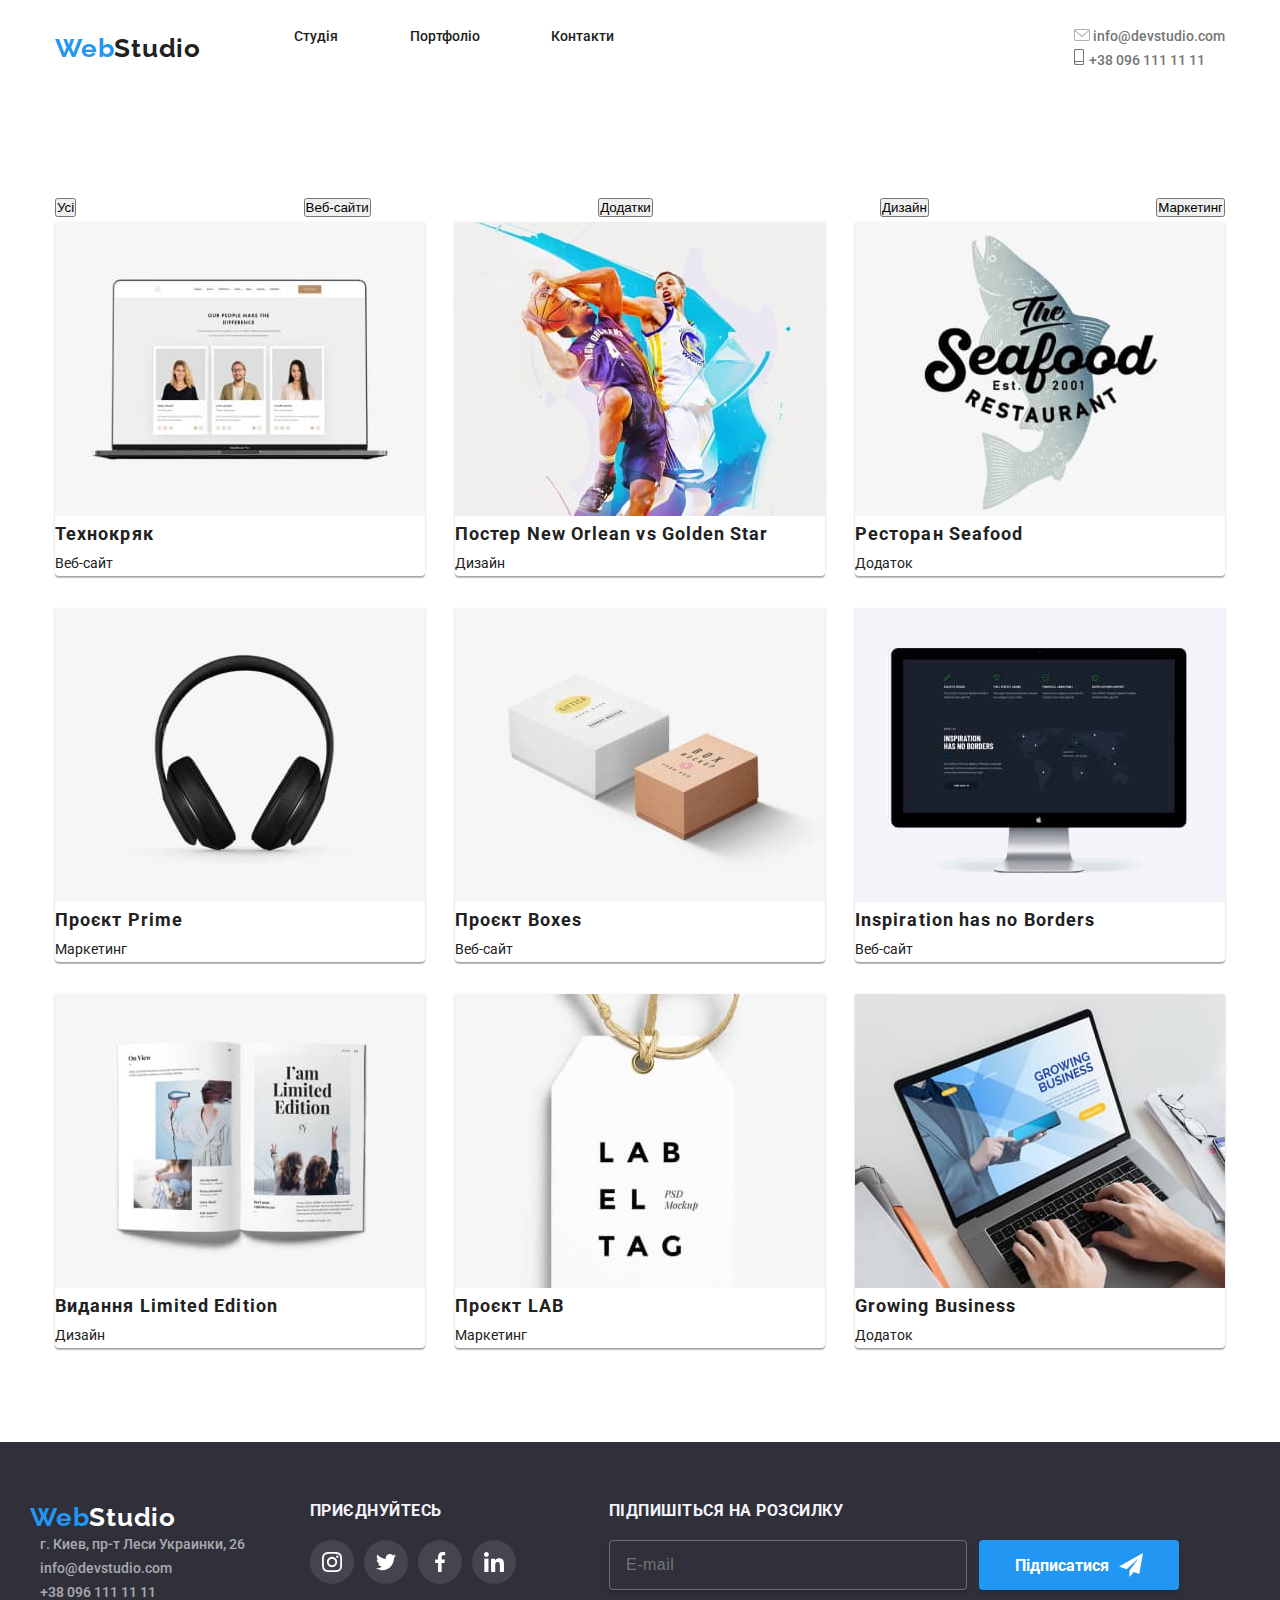
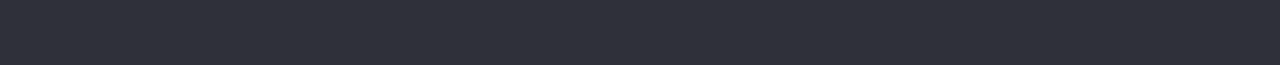
==== hw24/page2.html @ 98d801cc "fix page 2" ====
<!DOCTYPE html>
<html lang="ua">

<head>
  <meta charset="UTF-8" />
  <meta http-equiv="X-UA-Compatible" content="IE=edge" />
  <meta name="viewport" content="width=device-width, initial-scale=1.0" />
  <link rel="stylesheet" href="./css/main.css" />

  <link rel="preconnect" href="https://fonts.googleapis.com" />
  <link rel="preconnect" href="https://fonts.gstatic.com" crossorigin />
  <link href="https://fonts.googleapis.com/css2?family=Raleway:wght@700&family=Roboto:wght@400;500;700;900&display=swap"
    rel="stylesheet" />
  <title>Portfolio</title>
</head>

<body>
  <header class="header">
    <div class="cont header__cont">
      <nav class="nav">
        <a href="/" class="web-studio"><span class="Web">Web</span>Studio</a>
        <ul class="nav__list">
          <li class="nav__item"><a class="nav__link nav__link--line" href="#">Студія</a></li>
          <li class="nav__item"><a class="nav__link" href="./page2.html">Портфоліо</a></li>
          <li class="nav__item"><a class="nav__link" href="#">Контакти</a></li>
        </ul>
      </nav>
      <ul class="contacts">
        <li><a class="contacts__link" href="mailto:info@devstudio.com ">
            <svg class="contacts__icon--email">
              <use xlink:href="./img/svg/envelope-hover.svg#mail"></use>
            </svg>
            info@devstudio.com
          </a></li>
        <li><a class="contacts__link" href="tel:+380961111111">
            <svg class="contacts__icon--tel">
              <use xlink:href="./img/svg/smartphone.svg#tel"></use>
            </svg> +38 096 111 11 11</a></li>
      </ul>
    </div>
  </header>
  <main>
    <section class="card-section">
      <div class="cont card-section__cont">
        <ul class="filter">
          <li class="filter__item">
            <button type="button">
              Усі
            </button>
          </li>
          <li class="filter__item">
            <button type="button">
              Веб-сайти
            </button>
          </li>
          <li class="filter__item">
            <button type="button">
              Додатки
            </button>
          </li>
          <li class="filter__item">
            <button type="button">
              Дизайн
            </button>
          </li>
          <li class="filter__item">
            <button type="button">
              Маркетинг
            </button>
          </li>
        </ul>
        <artcle class="project-card__cont">
          <ul class="project-card__list">
            <li class="project-card">
              <div class="project-card__overflow-cont">
                <img src="./img/port1.jpg" alt="проект">
                <div class="project-card__overlay">
                  <p>Ресурс пропонує комплексні пропозиції з різним рівнем функціоналу та сервісів. Все це дозволить
                    відвідувачу отримати вичерпні відомості про компанію чи приватну особу.</p>
                </div>
              </div>
              <h4>Технокряк</h4>
              <p>Веб-сайт</p>
            </li>
            <li class="project-card">
              <div class="project-card__overflow-cont">
                </img><img src="./img/port2.jpg" alt="проект">
                <div class="project-card__overlay">
                  <p>Ресурс пропонує комплексні пропозиції з різним рівнем функціоналу та сервісів. Все це дозволить
                    відвідувачу отримати вичерпні відомості про компанію чи приватну особу.</p>
                </div>
              </div>
              <h4>Постер New Orlean vs Golden Star</h4>
              <p>Дизайн</p>
            </li>
            <li class="project-card">
              <div class="project-card__overflow-cont">
                </img><img src="./img/port3.jpg" alt="проект">
                <div class="project-card__overlay">
                  <p>Ресурс пропонує комплексні пропозиції з різним рівнем функціоналу та сервісів. Все це дозволить
                    відвідувачу отримати вичерпні відомості про компанію чи приватну особу.</p>
                </div>
              </div>
              <h4>Ресторан Seafood</h4>
              <p>Додаток</p>
            </li>
            <li class="project-card">
              <div class="project-card__overflow-cont">
                </img><img src="./img/port4.jpg" alt="проект">
                <div class="project-card__overlay">
                  <p>Ресурс пропонує комплексні пропозиції з різним рівнем функціоналу та сервісів. Все це дозволить
                    відвідувачу отримати вичерпні відомості про компанію чи приватну особу.</p>
                </div>
              </div>
              <h4>Проєкт Prime</h4>
              <p>Маркетинг</p>
            </li>
            <li class="project-card">
              <div class="project-card__overflow-cont">
                </img><img src="./img/port5.jpg" alt="проект">
                <div class="project-card__overlay">
                  <p>Ресурс пропонує комплексні пропозиції з різним рівнем функціоналу та сервісів. Все це дозволить
                    відвідувачу отримати вичерпні відомості про компанію чи приватну особу.</p>
                </div>
              </div>
              <h4>Проєкт Boxes</h4>
              <p>Веб-сайт</p>
            </li>
            <li class="project-card">
              <div class="project-card__overflow-cont">
                </img><img src="./img/port6.jpg" alt="проект">
                <div class="project-card__overlay">
                  <p>Ресурс пропонує комплексні пропозиції з різним рівнем функціоналу та сервісів. Все це дозволить
                    відвідувачу отримати вичерпні відомості про компанію чи приватну особу.</p>
                </div>
              </div>
              <h4>Inspiration has no Borders</h4>
              <p>Веб-сайт</p>
            </li>
            <li class="project-card">
              <div class="project-card__overflow-cont">
                </img><img src="./img/port7.jpg" alt="проект">
                <div class="project-card__overlay">
                  <p>Ресурс пропонує комплексні пропозиції з різним рівнем функціоналу та сервісів. Все це дозволить
                    відвідувачу отримати вичерпні відомості про компанію чи приватну особу.</p>
                </div>
              </div>
              <h4>Видання Limited Edition</h4>
              <p>Дизайн</p>
            </li>
            <li class="project-card">
              <div class="project-card__overflow-cont">
                </img><img src="./img/port8.jpg" alt="проект">
                <div class="project-card__overlay">
                  <p>Ресурс пропонує комплексні пропозиції з різним рівнем функціоналу та сервісів. Все це дозволить
                    відвідувачу отримати вичерпні відомості про компанію чи приватну особу.</p>
                </div>
              </div>
              <h4>Проєкт LAB</h4>
              <p>Маркетинг</p>
            </li>
            <li class="project-card">
              <div class="project-card__overflow-cont">
                </img><img src="./img/port9.jpg" alt="проект">
                <div class="project-card__overlay">
                  <p>Ресурс пропонує комплексні пропозиції з різним рівнем функціоналу та сервісів. Все це дозволить
                    відвідувачу отримати вичерпні відомості про компанію чи приватну особу.</p>
                </div>
              </div>
              <h4>Growing Business</h4>
              <p>Додаток</p>
            </li>
          </ul>
        </artcle>
    </section>

  </main>
  <footer class="footer">
    <article class="footer__contacts">
      <a href="/" class="web-studio-"><span class="Web">Web</span>Studio
      </a>
      <address class="address">
        <ul class="address__list">
          <li class="address__item">
            <a class="address__link" href="https://goo.gl/maps/CPtrU1FHBa2aNyZL9" target="_blank"
              rel="noopener noreferrer nofollow">г. Киев, пр-т Леси Украинки, 26</a>
          </li>
          <li class="address__item"><a class="address__link" href="mailto:info@devstudio.com ">info@devstudio.com</a>
          </li>
          <li class="address__item"><a class="address__link" href="tel:+380961111111">+38 096 111 11 11</a></li>
        </ul>
      </address>
    </article>

    <article class="join">
      <h3 class="join__title">приєднуйтесь</h3>
      <ul class="join__contacts">
        <li class="join__item">
          <div class="">
            <a class="messenger messenger--dark" href="">
              <svg class="messenger__logo messenger__logo--dark">
                <use href="./img/svg/instagram.svg#inst"></use>
              </svg>
            </a>
          </div>
        </li>
        <li class="join__item">
          <a class="messenger messenger--dark" href="">
            <svg class="messenger__logo messenger__logo--dark">
              <use href="./img/svg/twitter.svg#twit"></use>
            </svg>
          </a>
        </li>
        <li class="join__item">
          <a class="messenger messenger--dark" href="">
            <svg class="messenger__logo messenger__logo--dark">
              <use href="./img/svg/facebook.svg#fb"></use>
            </svg>
          </a>
        </li>
        <li class="join__item">
          <a class="messenger messenger--dark" href="">
            <svg class="messenger__logo messenger__logo--dark">
              <use href="./img/svg/linkedin.svg#in"></use>
            </svg>
          </a>
        </li>
      </ul>
    </article>
    <article class="footer-form">
      <h3 class="footer-form__title">Підпишіться на розсилку</h3>
      <div class="footer-form__cont">
        <input class="footer-form__input" type="text" placeholder="E-mail">
        <button class="footer-form__button form-button">
          Підписатися
          <svg class="footer-form__icon">
            <use xlink:href="./img/svg/follow.svg#follow"></use>
          </svg>
        </button>
      </div>
    </article>
  </footer>
</body>

</html>
---- hw24/css/main.css ----
:root {
  --roboto: "Roboto";
  --raleway: "Raleway";
}

.is-hidden {
  visibility: hidden !important;
  opacity: 0 !important;
  pointer-events: none !important;
  transform: scale(2) !important;
}

* {
  box-sizing: border-box;
  padding: 0;
  margin: 0;
}

body {
  margin: 0;
  font-family: var(--roboto), sans-serif;
  color: #212121;
  line-height: 1.71;
  font-size: 14px;
}

section {
  padding: 94px 0;
}

.cont {
  width: 1170px;
  margin: 0 auto;
  padding: 0;
}

svg {
  width: 20px;
  height: 20px;
  fill: #afb1b8;
}

.icon--medium {
  width: 70px;
  height: 70px;
}

ul {
  list-style: none;
  padding: 0;
}

h2 {
  line-height: 1.16;
  color: #212121;
  text-align: center;
  font-family: "Roboto";
  font-size: 36px;
  font-style: normal;
  font-weight: 700;
  line-height: normal;
  letter-spacing: 1.08px;
}

h3 {
  font-weight: 700;
  letter-spacing: 0.03em;
  text-transform: uppercase;
  line-height: 1.14;
  color: #212121;
}

h4 {
  font-weight: 700;
  font-size: 18px;
  line-height: 2;
  letter-spacing: 0.06em;
  color: #212121;
}

a {
  outline: none;
  text-decoration: none;
}

.Web {
  color: #2196f3;
}

.web-studio {
  height: 31px;
  font-family: "Raleway";
  font-weight: 700;
  font-size: 26px;
  line-height: 1.19;
  letter-spacing: 0.03em;
  color: #212121;
  align-self: center;
}

.messenger {
  width: 44px;
  height: 44px;
  border-radius: 50%;
  display: flex;
  align-items: center;
  justify-content: center;
}
.messenger--dark {
  background-color: rgba(255, 255, 255, 0.1);
}
.messenger:hover, .messenger:hover use {
  background-color: #2196f3;
  fill: #ffffff;
}

.messenger__logo--dark {
  fill: #ffffff;
}

.form-button {
  align-self: center;
  border: none;
  color: #ffffff;
  width: 200px;
  height: 50px;
  font-family: var(--roboto);
  font-size: 16px;
  font-weight: 700;
  text-align: center;
  background-color: #2196f3;
  border-radius: 4px;
  box-shadow: 0px 4px 4px 0px rgba(0, 0, 0, 0.15);
}

.header {
  width: 100%;
  background-color: #ffffff;
  /* position: fixed;
    bottom: 0; */
}
.header__cont {
  padding: 25px 0;
  display: flex;
  justify-content: space-between;
}

.nav {
  font-weight: 500;
  font-size: 14px;
  display: flex;
}
.nav__list {
  width: 320px;
  margin-left: 93px;
  display: flex;
  justify-content: space-between;
}
.nav__item {
  position: relative;
}
.nav__link {
  line-height: 1.14;
  color: #212121;
  text-decoration: none;
}
.nav__link:hover {
  color: #2196f3;
}
.nav__link:focus {
  color: #2196f3;
}
.nav__link--line::before {
  position: absolute;
  bottom: -25px;
  left: 0;
  width: 100%;
  height: 4px;
  background-color: var(--blue-color);
  border-radius: 2px;
}

.contacts__link {
  color: #757575;
  text-decoration: none;
  font-weight: 500;
}
.contacts__link:hover, .contacts__link:hover use {
  color: #2196f3;
  fill: #2196f3;
}
.contacts__icon--email {
  width: 16px;
  height: 12px;
}
.contacts__icon--tel {
  width: 12px;
  height: 16px;
}

.hero-section {
  padding: 0;
  background-image: url(../img/main.png);
}
.hero-section__cont {
  padding: 200px 0;
  display: flex;
  flex-direction: column;
  align-items: center;
}
.hero-section__text {
  display: block;
  width: 696px;
  margin: 0;
  font-weight: 900;
  font-size: 44px;
  line-height: 1.36;
  text-align: center;
  letter-spacing: 0.06em;
  text-transform: uppercase;
  color: #ffffff;
}
.hero-section__button {
  width: 216px;
  height: 50px;
  margin-top: 30px;
  cursor: pointer;
  font-weight: 700;
  font-size: 16px;
  line-height: 1.88;
  letter-spacing: 0.06em;
  color: #ffffff;
  background: #2196f3;
  box-shadow: 0px 4px 4px rgba(0, 0, 0, 0.15);
  border-radius: 4px;
}
.hero-section__button:hover, .hero-section__button:focus {
  background-color: #2196f3;
  color: #ffffff;
}

.characteristics__cont {
  display: flex;
  justify-content: space-between;
}
.characteristics__card {
  width: 270px;
}
.characteristics__icon-cont {
  border-radius: 4px;
  background: #f5f4fa;
}
.characteristics__icon {
  width: 70px;
  height: 70px;
  padding: 25px 100px;
  box-sizing: content-box;
}

.fotos__main-text {
  font-weight: 700;
  font-size: 36px;
  line-height: 1.16;
  text-align: center;
  letter-spacing: 0.03em;
  margin: 0 auto 50px;
}
.fotos__list {
  display: flex;
  justify-content: space-between;
}
.fotos__item {
  height: 294px;
  position: relative;
}
.fotos__text {
  text-align: center;
  color: #ffffff;
  text-transform: uppercase;
  font-size: 14px;
  font-weight: 700;
  letter-spacing: 0.42px;
  position: absolute;
  left: 0;
  right: 0;
  bottom: 0;
  padding: 27px 0;
  margin: 0 auto;
  background: rgba(47, 48, 58, 0.8);
  flex-shrink: 0;
}

.peoples {
  background: #f5f4fa;
  color: #757575;
}
.peoples__cont {
  display: flex;
  flex-direction: column;
  align-items: center;
}
.peoples__text {
  font-weight: 700;
  font-size: 36px;
  line-height: 1.16;
}
.peoples__list {
  display: flex;
  justify-content: space-between;
  width: 1170px;
}

.people-card {
  display: flex;
  flex-direction: column;
  align-items: center;
  background: #ffffff;
  box-shadow: 0px 1px 3px rgba(0, 0, 0, 0.12), 0px 1px 1px rgba(0, 0, 0, 0.14), 0px 2px 1px rgba(0, 0, 0, 0.2);
  border-radius: 0px 0px 4px 4px;
}
.people-card__name {
  margin-top: 30px;
}
.people-card__text {
  margin-top: 10px;
}
.people-card__contacts {
  width: 210px;
  margin-top: 28px;
  display: flex;
  justify-content: space-between;
  padding-bottom: 30px;
}
.people-card__link {
  height: 20px;
}

.clients__cont {
  display: flex;
  justify-content: space-between;
}
.clients__item {
  border: 1px solid #afb1b8;
}
.clients__item:hover, .clients__item:hover .clients__icon {
  border-color: #2196f3;
  fill: #2196f3;
}
.clients__icon {
  box-sizing: content-box;
  width: 106px;
  height: 60px;
  padding: 16px 32px;
}

.footer {
  display: flex;
  width: 100%;
  background: #2f303a;
}
.footer article {
  padding: 60px 0;
}
.footer article:first-child {
  margin-left: 30px;
}
.footer__contacts {
  width: 210px;
  display: flex;
  flex-direction: column;
  justify-content: space-between;
  padding-bottom: 30px;
}

.address {
  font-style: normal;
  width: 230px;
}
.address__item {
  margin-left: 10px;
}
.address__link {
  font-weight: 500;
  font-size: 14px;
  font-style: normal;
  color: rgba(255, 255, 255, 0.6);
}
.address__link:hover, .address__link:focus {
  color: #2196f3;
}
.address__link:first-child {
  margin: 0;
}

.join {
  margin-left: 70px;
}
.join__title {
  margin: 0 0 20px;
  color: #f5f4fa;
}
.join__contacts {
  width: 206px;
  display: flex;
  justify-content: space-between;
}
.join__item {
  width: 44px;
}

.footer-form {
  margin-left: 93px;
}
.footer-form__title {
  margin: 0 0 20px;
  color: #f5f4fa;
}
.footer-form__cont {
  display: flex;
  width: 570px;
}
.footer-form__input {
  width: 358px;
  height: 50px;
  color: rgba(255, 255, 255, 0.6);
  font-size: 16px;
  font-weight: 400;
  line-height: 20px;
  letter-spacing: 0.48px;
  padding-left: 16px;
  outline: none;
  border-radius: 4px;
  border: 1px solid rgba(255, 255, 255, 0.3);
  background: rgba(33, 150, 243, 0);
  box-shadow: 0px 4px 4px 0px rgba(0, 0, 0, 0.15);
}
.footer-form__button {
  margin-left: 12px;
  display: flex;
  align-items: center;
  justify-content: center;
}
.footer-form__button:hover .footer-form__icon {
  fill: #ffffff;
}
.footer-form__icon {
  width: 24px;
  height: 24px;
  margin-left: 10px;
  fill: #ffffff;
}

.web-studio- {
  font-family: "Raleway";
  font-weight: 700;
  font-size: 26px;
  line-height: 1.19;
  letter-spacing: 0.03em;
  color: #ffffff;
}

.modal-section {
  position: fixed;
  background-color: rgba(0, 0, 0, 0.2);
  left: 0;
  right: 0;
  top: 0;
  bottom: 0;
  display: flex;
  align-items: center;
  visibility: visible;
  opacity: 1;
  transform: scale(1);
  transition: opacity 250ms cubic-bezier(0.4, 0, 0.2, 1) 0s;
  transition: transform 250ms cubic-bezier(0.4, 0, 0.2, 1) 0s;
}

.modal-window {
  position: relative;
  width: 528px;
  height: 581px;
  background-color: #ffffff;
  margin: 0 auto;
  border-radius: 4px;
  box-shadow: 0px 2px 1px 0px rgba(0, 0, 0, 0.2), 0px 1px 1px 0px rgba(0, 0, 0, 0.14), 0px 1px 3px 0px rgba(0, 0, 0, 0.12);
}
.modal-window__button-close {
  width: 30px;
  height: 30px;
  position: absolute;
  border-radius: 50%;
  top: 8px;
  right: 8px;
  background-color: #ffffff;
  border: 1px solid rgba(0, 0, 0, 0.1);
  display: flex;
  align-items: center;
  justify-content: center;
}
.modal-window__button-close:hover svg, .modal-window__button-close:hover {
  background-color: #ffffff;
  fill: #2196f3;
}
.modal-window__button-close-icon {
  height: 18px;
  width: 18px;
  fill: #212121;
}
.modal-window__title {
  margin-top: 40px;
  font-size: 20px;
  letter-spacing: 0.6px;
}
.modal-window__button-send {
  margin-top: 30px;
}

.modal-window label {
  font-size: 12px;
  font-weight: 400;
  line-height: normal;
  letter-spacing: 0.12px;
  padding-bottom: 4px;
}

.modal-form {
  margin: 0 41px;
  display: flex;
  flex-direction: column;
  justify-content: start;
}
.modal-form__label {
  margin-top: 10px;
}
.modal-form__text {
  padding: 12px 16px;
  width: 100%;
  height: 120px;
  border-radius: 4px;
  border: 1px solid rgba(33, 33, 33, 0.2);
}
.modal-form__text:hover, .modal-form__text:focus {
  outline: none;
  border: 1px solid #2196f3;
}

.input-zone {
  position: relative;
  display: flex;
  align-items: center;
}
.input-zone__icon {
  position: absolute;
  left: 12px;
  width: 18px;
  height: 18px;
  fill: #212121;
}
.input-zone__input {
  width: 100%;
  height: 40px;
  border-radius: 4px;
  border: 1px solid rgba(33, 33, 33, 0.2);
  padding-left: 42px;
}
.input-zone__input:hover, .input-zone__input:focus {
  outline: none;
  border: 1px solid #2196f3;
}
.input-zone__input:hover + .input-zone__icon, .input-zone__input:focus + .input-zone__icon {
  fill: #2196f3;
}
.input-zone__input:hover + .input-zone__icon use, .input-zone__input:focus + .input-zone__icon use {
  fill: #2196f3;
}

.form-checkbox {
  margin-top: 20px;
  display: flex;
  align-content: center;
}
.form-checkbox__text {
  margin-left: 7px;
}
.form-checkbox__link {
  display: flex;
  align-items: center;
  margin-left: 12px;
  color: #2196f3;
  text-decoration: underline;
}

.filter {
  display: flex;
  justify-content: space-between;
  flex-wrap: wrap;
  font-weight: 400;
  font-size: 16px;
  line-height: 1.88;
  letter-spacing: 0.03em;
  color: #757575;
}

.project-card {
  width: 370px;
  margin-bottom: 32px;
  background: #ffffff;
  box-shadow: 0px 1px 3px rgba(0, 0, 0, 0.12), 0px 1px 1px rgba(0, 0, 0, 0.14), 0px 2px 1px rgba(0, 0, 0, 0.2);
  border-radius: 0px 0px 4px 4px;
}
.project-card:nth-last-child(-n+3) {
  margin: 0;
}
.project-card__list {
  display: flex;
  justify-content: space-between;
  flex-wrap: wrap;
}
.project-card__overflow-cont {
  height: 294px;
  position: relative;
  overflow: hidden;
}
.project-card__overflow-cont:hover .project-card__overlay {
  transform: translateY(0);
}
.project-card__overlay {
  color: #ffffff;
  font-size: 18px;
  font-weight: 400;
  line-height: 28px;
  letter-spacing: 0.54px;
  position: absolute;
  top: 0;
  left: 0;
  height: 100%;
  display: flex;
  justify-content: space-between;
  align-items: center;
  padding: 0 24px;
  background: rgba(33, 150, 243, 0.9);
  transform: translateY(100%);
  transition: transform 600ms ease-out;
}
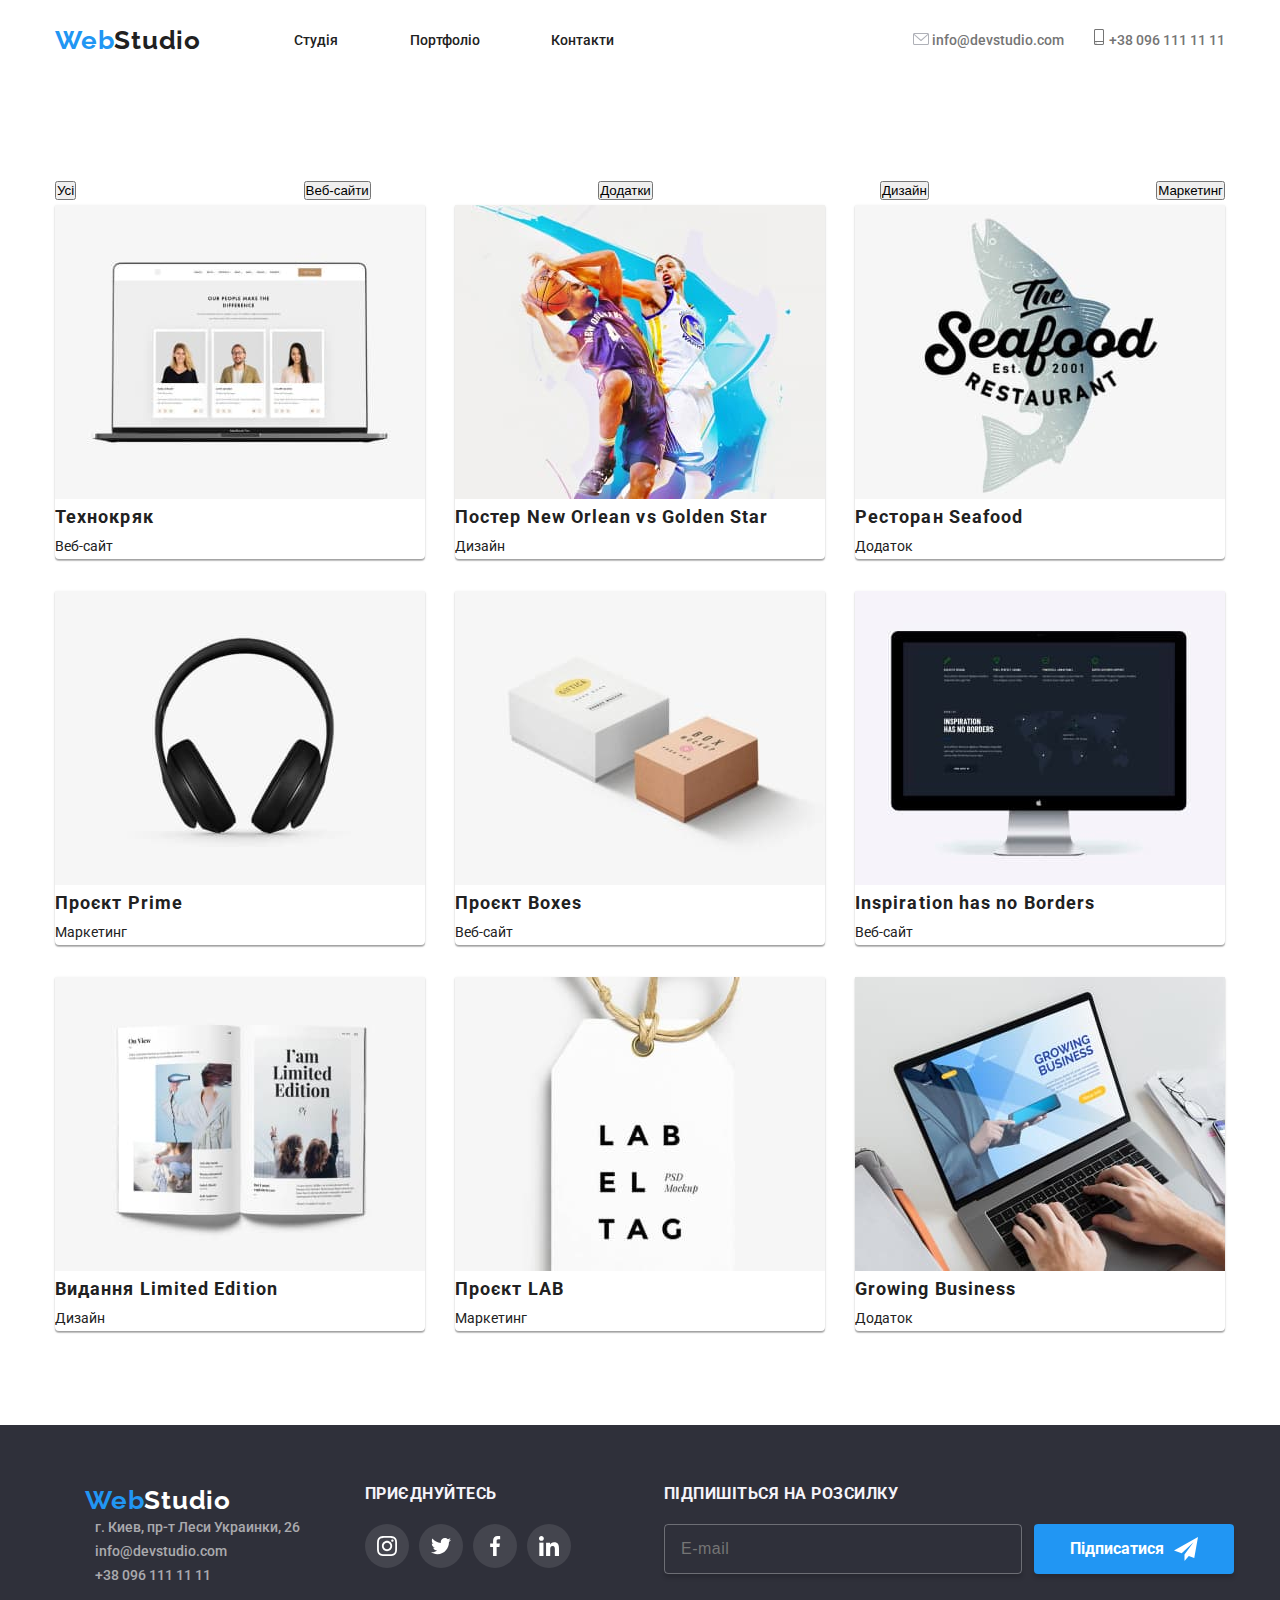
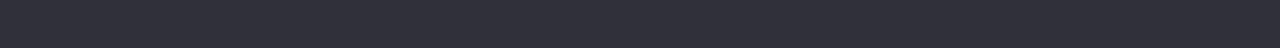
==== commit a408441c: "hw 31" ====
--- a/hw24/page2.html
+++ b/hw24/page2.html
@@ -20,7 +20,7 @@
       <nav class="nav">
         <a href="/" class="web-studio"><span class="Web">Web</span>Studio</a>
         <ul class="nav__list">
-          <li class="nav__item"><a class="nav__link nav__link--line" href="#">Студія</a></li>
+          <li class="nav__item"><a class="nav__link nav__link--line" href="./index.html">Студія</a></li>
           <li class="nav__item"><a class="nav__link" href="./page2.html">Портфоліо</a></li>
           <li class="nav__item"><a class="nav__link" href="#">Контакти</a></li>
         </ul>
@@ -176,69 +176,71 @@
 
   </main>
   <footer class="footer">
-    <article class="footer__contacts">
-      <a href="/" class="web-studio-"><span class="Web">Web</span>Studio
-      </a>
-      <address class="address">
-        <ul class="address__list">
-          <li class="address__item">
-            <a class="address__link" href="https://goo.gl/maps/CPtrU1FHBa2aNyZL9" target="_blank"
-              rel="noopener noreferrer nofollow">г. Киев, пр-т Леси Украинки, 26</a>
-          </li>
-          <li class="address__item"><a class="address__link" href="mailto:info@devstudio.com ">info@devstudio.com</a>
-          </li>
-          <li class="address__item"><a class="address__link" href="tel:+380961111111">+38 096 111 11 11</a></li>
-        </ul>
-      </address>
-    </article>
-
-    <article class="join">
-      <h3 class="join__title">приєднуйтесь</h3>
-      <ul class="join__contacts">
-        <li class="join__item">
-          <div class="">
+    <div class="cont footer__cont">
+      <article class="footer__contacts">
+        <a href="/" class="web-studio-"><span class="Web">Web</span>Studio
+        </a>
+        <address class="address">
+          <ul class="address__list">
+            <li class="address__item">
+              <a class="address__link" href="https://goo.gl/maps/CPtrU1FHBa2aNyZL9" target="_blank"
+                rel="noopener noreferrer nofollow">г. Киев, пр-т Леси Украинки, 26</a>
+            </li>
+            <li class="address__item"><a class="address__link" href="mailto:info@devstudio.com ">info@devstudio.com</a>
+            </li>
+            <li class="address__item"><a class="address__link" href="tel:+380961111111">+38 096 111 11 11</a></li>
+          </ul>
+        </address>
+      </article>
+
+      <article class="join">
+        <h3 class="join__title">приєднуйтесь</h3>
+        <ul class="join__contacts">
+          <li class="join__item">
+            <div class="">
+              <a class="messenger messenger--dark" href="">
+                <svg class="messenger__logo messenger__logo--dark">
+                  <use href="./img/svg/instagram.svg#inst"></use>
+                </svg>
+              </a>
+            </div>
+          </li>
+          <li class="join__item">
             <a class="messenger messenger--dark" href="">
               <svg class="messenger__logo messenger__logo--dark">
-                <use href="./img/svg/instagram.svg#inst"></use>
+                <use href="./img/svg/twitter.svg#twit"></use>
               </svg>
             </a>
-          </div>
-        </li>
-        <li class="join__item">
-          <a class="messenger messenger--dark" href="">
-            <svg class="messenger__logo messenger__logo--dark">
-              <use href="./img/svg/twitter.svg#twit"></use>
+          </li>
+          <li class="join__item">
+            <a class="messenger messenger--dark" href="">
+              <svg class="messenger__logo messenger__logo--dark">
+                <use href="./img/svg/facebook.svg#fb"></use>
+              </svg>
+            </a>
+          </li>
+          <li class="join__item">
+            <a class="messenger messenger--dark" href="">
+              <svg class="messenger__logo messenger__logo--dark">
+                <use href="./img/svg/linkedin.svg#in"></use>
+              </svg>
+            </a>
+          </li>
+        </ul>
+      </article>
+      <article class="footer-form">
+        <h3 class="footer-form__title">Підпишіться на розсилку</h3>
+        <div class="footer-form__cont">
+          <input class="footer-form__input" type="text" placeholder="E-mail">
+          <button class="footer-form__button form-button">
+            Підписатися
+            <svg class="footer-form__icon">
+              <use xlink:href="./img/svg/follow.svg#follow"></use>
             </svg>
-          </a>
-        </li>
-        <li class="join__item">
-          <a class="messenger messenger--dark" href="">
-            <svg class="messenger__logo messenger__logo--dark">
-              <use href="./img/svg/facebook.svg#fb"></use>
-            </svg>
-          </a>
-        </li>
-        <li class="join__item">
-          <a class="messenger messenger--dark" href="">
-            <svg class="messenger__logo messenger__logo--dark">
-              <use href="./img/svg/linkedin.svg#in"></use>
-            </svg>
-          </a>
-        </li>
-      </ul>
-    </article>
-    <article class="footer-form">
-      <h3 class="footer-form__title">Підпишіться на розсилку</h3>
-      <div class="footer-form__cont">
-        <input class="footer-form__input" type="text" placeholder="E-mail">
-        <button class="footer-form__button form-button">
-          Підписатися
-          <svg class="footer-form__icon">
-            <use xlink:href="./img/svg/follow.svg#follow"></use>
-          </svg>
-        </button>
-      </div>
-    </article>
+          </button>
+        </div>
+      </article>
+    </div>
   </footer>
 </body>
 
--- a/hw24/css/main.css
+++ b/hw24/css/main.css
@@ -1,6 +1,39 @@
 :root {
   --roboto: "Roboto";
   --raleway: "Raleway";
+}
+
+.project-card__list, .filter, .input-zone, .join__contacts, .clients__cont, .people-card__contacts, .peoples__list, .fotos__list, .characteristics__cont, .contacts, .nav__list, .header__cont {
+  display: flex;
+  justify-content: space-between;
+  flex-wrap: wrap;
+}
+
+.project-card {
+  width: 370px;
+  margin-bottom: 32px;
+  background: #ffffff;
+  box-shadow: 0px 1px 3px rgba(0, 0, 0, 0.12), 0px 1px 1px rgba(0, 0, 0, 0.14), 0px 2px 1px rgba(0, 0, 0, 0.2);
+  border-radius: 0px 0px 4px 4px;
+}
+
+.project-card__overlay {
+  color: #ffffff;
+  font-size: 18px;
+  font-weight: 400;
+  line-height: 28px;
+  letter-spacing: 0.54px;
+  position: absolute;
+  top: 0;
+  left: 0;
+  height: 100%;
+  display: flex;
+  justify-content: space-between;
+  align-items: center;
+  padding: 0 24px;
+  background: rgba(33, 150, 243, 0.9);
+  transform: translateY(100%);
+  transition: transform 600ms ease-out;
 }
 
 .is-hidden {
@@ -118,21 +151,6 @@
   fill: #ffffff;
 }
 
-.form-button {
-  align-self: center;
-  border: none;
-  color: #ffffff;
-  width: 200px;
-  height: 50px;
-  font-family: var(--roboto);
-  font-size: 16px;
-  font-weight: 700;
-  text-align: center;
-  background-color: #2196f3;
-  border-radius: 4px;
-  box-shadow: 0px 4px 4px 0px rgba(0, 0, 0, 0.15);
-}
-
 .header {
   width: 100%;
   background-color: #ffffff;
@@ -141,8 +159,6 @@
 }
 .header__cont {
   padding: 25px 0;
-  display: flex;
-  justify-content: space-between;
 }
 
 .nav {
@@ -153,8 +169,7 @@
 .nav__list {
   width: 320px;
   margin-left: 93px;
-  display: flex;
-  justify-content: space-between;
+  align-content: center;
 }
 .nav__item {
   position: relative;
@@ -176,10 +191,13 @@
   left: 0;
   width: 100%;
   height: 4px;
-  background-color: var(--blue-color);
+  background-color: #2196f3;
   border-radius: 2px;
 }
 
+.contacts {
+  align-content: center;
+}
 .contacts__link {
   color: #757575;
   text-decoration: none;
@@ -188,6 +206,9 @@
 .contacts__link:hover, .contacts__link:hover use {
   color: #2196f3;
   fill: #2196f3;
+}
+.contacts__link:last-child {
+  margin-left: 30px;
 }
 .contacts__icon--email {
   width: 16px;
@@ -221,28 +242,24 @@
   color: #ffffff;
 }
 .hero-section__button {
-  width: 216px;
+  align-self: center;
+  border: none;
+  color: #ffffff;
+  width: 214px;
   height: 50px;
-  margin-top: 30px;
-  cursor: pointer;
-  font-weight: 700;
+  font-family: var(--roboto);
   font-size: 16px;
-  line-height: 1.88;
-  letter-spacing: 0.06em;
-  color: #ffffff;
-  background: #2196f3;
-  box-shadow: 0px 4px 4px rgba(0, 0, 0, 0.15);
-  border-radius: 4px;
+  font-weight: 700;
+  text-align: center;
+  background-color: #2196f3;
+  border-radius: 4px;
+  box-shadow: 0px 4px 4px 0px rgba(0, 0, 0, 0.15);
 }
 .hero-section__button:hover, .hero-section__button:focus {
   background-color: #2196f3;
   color: #ffffff;
 }
 
-.characteristics__cont {
-  display: flex;
-  justify-content: space-between;
-}
 .characteristics__card {
   width: 270px;
 }
@@ -264,10 +281,6 @@
   text-align: center;
   letter-spacing: 0.03em;
   margin: 0 auto 50px;
-}
-.fotos__list {
-  display: flex;
-  justify-content: space-between;
 }
 .fotos__item {
   height: 294px;
@@ -305,8 +318,6 @@
   line-height: 1.16;
 }
 .peoples__list {
-  display: flex;
-  justify-content: space-between;
   width: 1170px;
 }
 
@@ -327,18 +338,12 @@
 .people-card__contacts {
   width: 210px;
   margin-top: 28px;
-  display: flex;
-  justify-content: space-between;
   padding-bottom: 30px;
 }
 .people-card__link {
   height: 20px;
 }
 
-.clients__cont {
-  display: flex;
-  justify-content: space-between;
-}
 .clients__item {
   border: 1px solid #afb1b8;
 }
@@ -358,6 +363,9 @@
   width: 100%;
   background: #2f303a;
 }
+.footer__cont {
+  display: flex;
+}
 .footer article {
   padding: 60px 0;
 }
@@ -401,8 +409,6 @@
 }
 .join__contacts {
   width: 206px;
-  display: flex;
-  justify-content: space-between;
 }
 .join__item {
   width: 44px;
@@ -435,6 +441,18 @@
   box-shadow: 0px 4px 4px 0px rgba(0, 0, 0, 0.15);
 }
 .footer-form__button {
+  align-self: center;
+  border: none;
+  color: #ffffff;
+  width: 200px;
+  height: 50px;
+  font-family: var(--roboto);
+  font-size: 16px;
+  font-weight: 700;
+  text-align: center;
+  background-color: #2196f3;
+  border-radius: 4px;
+  box-shadow: 0px 4px 4px 0px rgba(0, 0, 0, 0.15);
   margin-left: 12px;
   display: flex;
   align-items: center;
@@ -511,7 +529,19 @@
   font-size: 20px;
   letter-spacing: 0.6px;
 }
-.modal-window__button-send {
+.modal-window__button {
+  align-self: center;
+  border: none;
+  color: #ffffff;
+  width: 200px;
+  height: 50px;
+  font-family: var(--roboto);
+  font-size: 16px;
+  font-weight: 700;
+  text-align: center;
+  background-color: #2196f3;
+  border-radius: 4px;
+  box-shadow: 0px 4px 4px 0px rgba(0, 0, 0, 0.15);
   margin-top: 30px;
 }
 
@@ -546,7 +576,6 @@
 
 .input-zone {
   position: relative;
-  display: flex;
   align-items: center;
 }
 .input-zone__icon {
@@ -591,9 +620,6 @@
 }
 
 .filter {
-  display: flex;
-  justify-content: space-between;
-  flex-wrap: wrap;
   font-weight: 400;
   font-size: 16px;
   line-height: 1.88;
@@ -601,20 +627,8 @@
   color: #757575;
 }
 
-.project-card {
-  width: 370px;
-  margin-bottom: 32px;
-  background: #ffffff;
-  box-shadow: 0px 1px 3px rgba(0, 0, 0, 0.12), 0px 1px 1px rgba(0, 0, 0, 0.14), 0px 2px 1px rgba(0, 0, 0, 0.2);
-  border-radius: 0px 0px 4px 4px;
-}
 .project-card:nth-last-child(-n+3) {
   margin: 0;
-}
-.project-card__list {
-  display: flex;
-  justify-content: space-between;
-  flex-wrap: wrap;
 }
 .project-card__overflow-cont {
   height: 294px;
@@ -623,22 +637,4 @@
 }
 .project-card__overflow-cont:hover .project-card__overlay {
   transform: translateY(0);
-}
-.project-card__overlay {
-  color: #ffffff;
-  font-size: 18px;
-  font-weight: 400;
-  line-height: 28px;
-  letter-spacing: 0.54px;
-  position: absolute;
-  top: 0;
-  left: 0;
-  height: 100%;
-  display: flex;
-  justify-content: space-between;
-  align-items: center;
-  padding: 0 24px;
-  background: rgba(33, 150, 243, 0.9);
-  transform: translateY(100%);
-  transition: transform 600ms ease-out;
 }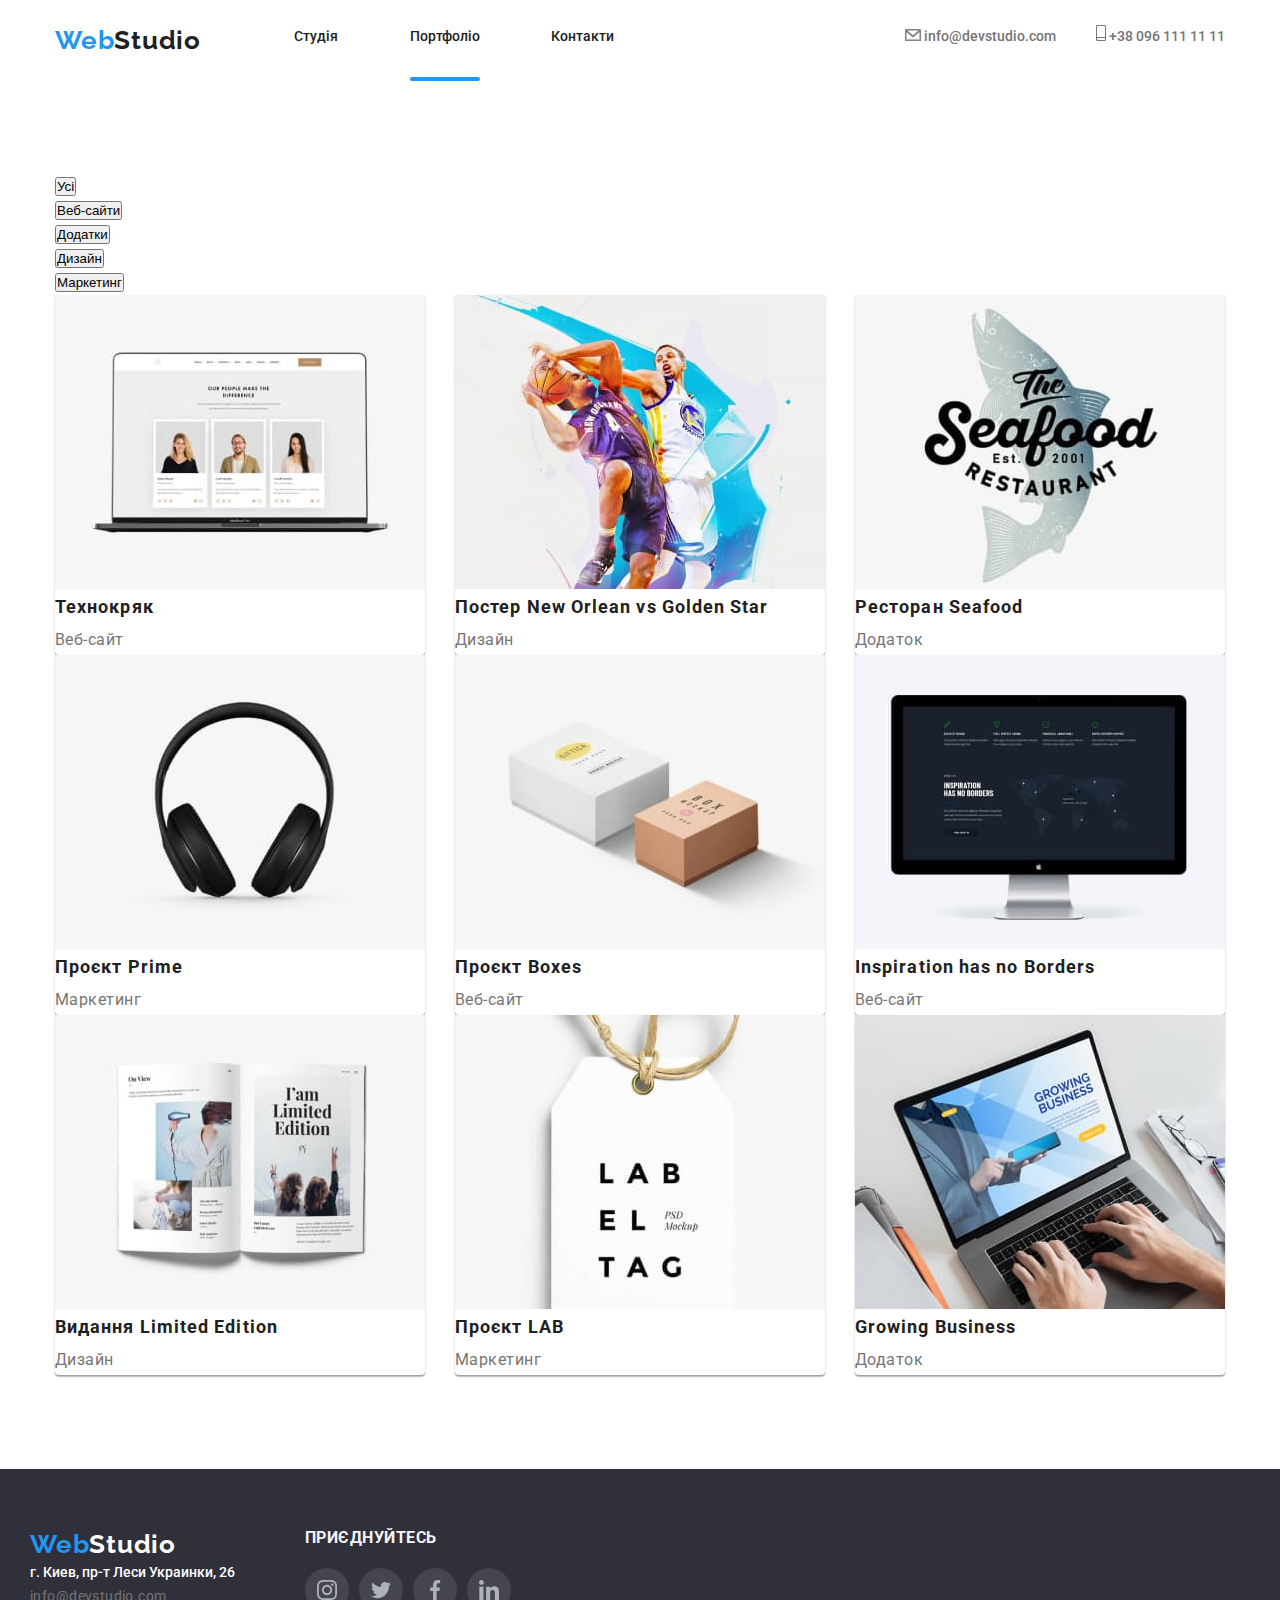
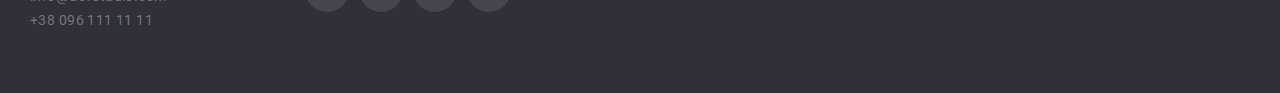
==== commit 7ec39e6b: "Merge pull request #2 from Kilim4ik/hw29/scss" ====
--- a/hw24/page2.html
+++ b/hw24/page2.html
@@ -15,25 +15,25 @@
 </head>
 
 <body>
-  <header class="header">
-    <div class="cont header__cont">
-      <nav class="nav">
+  <header>
+    <div class="cont">
+      <nav>
         <a href="/" class="web-studio"><span class="Web">Web</span>Studio</a>
-        <ul class="nav__list">
-          <li class="nav__item"><a class="nav__link nav__link--line" href="./index.html">Студія</a></li>
-          <li class="nav__item"><a class="nav__link" href="./page2.html">Портфоліо</a></li>
-          <li class="nav__item"><a class="nav__link" href="#">Контакти</a></li>
+        <ul class="nav-list">
+          <li><a class="studio " href="./index.html">Студія</a></li>
+          <li><a class="works works-portfolio" href="#">Портфоліо</a></li>
+          <li><a class="kontacts" href="#">Контакти</a></li>
         </ul>
       </nav>
-      <ul class="contacts">
-        <li><a class="contacts__link" href="mailto:info@devstudio.com ">
-            <svg class="contacts__icon--email">
+      <ul>
+        <li><a class="email" href="mailto:info@devstudio.com ">
+            <svg class="mail-svg ">
               <use xlink:href="./img/svg/envelope-hover.svg#mail"></use>
             </svg>
             info@devstudio.com
           </a></li>
-        <li><a class="contacts__link" href="tel:+380961111111">
-            <svg class="contacts__icon--tel">
+        <li><a class="tel" href="tel:+380961111111">
+            <svg class="tel-svg">
               <use xlink:href="./img/svg/smartphone.svg#tel"></use>
             </svg> +38 096 111 11 11</a></li>
       </ul>
@@ -41,40 +41,30 @@
   </header>
   <main>
     <section class="card-section">
-      <div class="cont card-section__cont">
-        <ul class="filter">
-          <li class="filter__item">
-            <button type="button">
+      <div class="cont">
+        <ul class="port-buttons">
+          <li><button type="button">
               Усі
-            </button>
-          </li>
-          <li class="filter__item">
-            <button type="button">
+            </button></li>
+          <li><button type="button">
               Веб-сайти
-            </button>
-          </li>
-          <li class="filter__item">
-            <button type="button">
+            </button></li>
+          <li><button type="button">
               Додатки
-            </button>
-          </li>
-          <li class="filter__item">
-            <button type="button">
+            </button></li>
+          <li><button type="button">
               Дизайн
-            </button>
-          </li>
-          <li class="filter__item">
-            <button type="button">
+            </button></li>
+          <li><button type="button">
               Маркетинг
-            </button>
-          </li>
+            </button></li>
         </ul>
-        <artcle class="project-card__cont">
-          <ul class="project-card__list">
-            <li class="project-card">
-              <div class="project-card__overflow-cont">
+        <artcle class="card-box">
+          <ul class="text-on-projects">
+            <li class="proect">
+              <div class="cont-overflow">
                 <img src="./img/port1.jpg" alt="проект">
-                <div class="project-card__overlay">
+                <div class="portfolio-overlay">
                   <p>Ресурс пропонує комплексні пропозиції з різним рівнем функціоналу та сервісів. Все це дозволить
                     відвідувачу отримати вичерпні відомості про компанію чи приватну особу.</p>
                 </div>
@@ -82,10 +72,10 @@
               <h4>Технокряк</h4>
               <p>Веб-сайт</p>
             </li>
-            <li class="project-card">
-              <div class="project-card__overflow-cont">
+            <li class="proect">
+              <div class="cont-overflow">
                 </img><img src="./img/port2.jpg" alt="проект">
-                <div class="project-card__overlay">
+                <div class="portfolio-overlay">
                   <p>Ресурс пропонує комплексні пропозиції з різним рівнем функціоналу та сервісів. Все це дозволить
                     відвідувачу отримати вичерпні відомості про компанію чи приватну особу.</p>
                 </div>
@@ -93,10 +83,10 @@
               <h4>Постер New Orlean vs Golden Star</h4>
               <p>Дизайн</p>
             </li>
-            <li class="project-card">
-              <div class="project-card__overflow-cont">
+            <li class="proect">
+              <div class="cont-overflow">
                 </img><img src="./img/port3.jpg" alt="проект">
-                <div class="project-card__overlay">
+                <div class="portfolio-overlay">
                   <p>Ресурс пропонує комплексні пропозиції з різним рівнем функціоналу та сервісів. Все це дозволить
                     відвідувачу отримати вичерпні відомості про компанію чи приватну особу.</p>
                 </div>
@@ -104,10 +94,10 @@
               <h4>Ресторан Seafood</h4>
               <p>Додаток</p>
             </li>
-            <li class="project-card">
-              <div class="project-card__overflow-cont">
+            <li class="proect">
+              <div class="cont-overflow">
                 </img><img src="./img/port4.jpg" alt="проект">
-                <div class="project-card__overlay">
+                <div class="portfolio-overlay">
                   <p>Ресурс пропонує комплексні пропозиції з різним рівнем функціоналу та сервісів. Все це дозволить
                     відвідувачу отримати вичерпні відомості про компанію чи приватну особу.</p>
                 </div>
@@ -115,10 +105,10 @@
               <h4>Проєкт Prime</h4>
               <p>Маркетинг</p>
             </li>
-            <li class="project-card">
-              <div class="project-card__overflow-cont">
+            <li class="proect">
+              <div class="cont-overflow">
                 </img><img src="./img/port5.jpg" alt="проект">
-                <div class="project-card__overlay">
+                <div class="portfolio-overlay">
                   <p>Ресурс пропонує комплексні пропозиції з різним рівнем функціоналу та сервісів. Все це дозволить
                     відвідувачу отримати вичерпні відомості про компанію чи приватну особу.</p>
                 </div>
@@ -126,10 +116,10 @@
               <h4>Проєкт Boxes</h4>
               <p>Веб-сайт</p>
             </li>
-            <li class="project-card">
-              <div class="project-card__overflow-cont">
+            <li class="proect">
+              <div class="cont-overflow">
                 </img><img src="./img/port6.jpg" alt="проект">
-                <div class="project-card__overlay">
+                <div class="portfolio-overlay">
                   <p>Ресурс пропонує комплексні пропозиції з різним рівнем функціоналу та сервісів. Все це дозволить
                     відвідувачу отримати вичерпні відомості про компанію чи приватну особу.</p>
                 </div>
@@ -137,10 +127,10 @@
               <h4>Inspiration has no Borders</h4>
               <p>Веб-сайт</p>
             </li>
-            <li class="project-card">
-              <div class="project-card__overflow-cont">
+            <li class="proect">
+              <div class="cont-overflow">
                 </img><img src="./img/port7.jpg" alt="проект">
-                <div class="project-card__overlay">
+                <div class="portfolio-overlay">
                   <p>Ресурс пропонує комплексні пропозиції з різним рівнем функціоналу та сервісів. Все це дозволить
                     відвідувачу отримати вичерпні відомості про компанію чи приватну особу.</p>
                 </div>
@@ -148,10 +138,10 @@
               <h4>Видання Limited Edition</h4>
               <p>Дизайн</p>
             </li>
-            <li class="project-card">
-              <div class="project-card__overflow-cont">
+            <li class="proect">
+              <div class="cont-overflow">
                 </img><img src="./img/port8.jpg" alt="проект">
-                <div class="project-card__overlay">
+                <div class="portfolio-overlay">
                   <p>Ресурс пропонує комплексні пропозиції з різним рівнем функціоналу та сервісів. Все це дозволить
                     відвідувачу отримати вичерпні відомості про компанію чи приватну особу.</p>
                 </div>
@@ -159,10 +149,10 @@
               <h4>Проєкт LAB</h4>
               <p>Маркетинг</p>
             </li>
-            <li class="project-card">
-              <div class="project-card__overflow-cont">
+            <li class="proect">
+              <div class="cont-overflow">
                 </img><img src="./img/port9.jpg" alt="проект">
-                <div class="project-card__overlay">
+                <div class="portfolio-overlay">
                   <p>Ресурс пропонує комплексні пропозиції з різним рівнем функціоналу та сервісів. Все це дозволить
                     відвідувачу отримати вичерпні відомості про компанію чи приватну особу.</p>
                 </div>
@@ -175,72 +165,64 @@
     </section>
 
   </main>
-  <footer class="footer">
-    <div class="cont footer__cont">
-      <article class="footer__contacts">
-        <a href="/" class="web-studio-"><span class="Web">Web</span>Studio
-        </a>
-        <address class="address">
-          <ul class="address__list">
-            <li class="address__item">
-              <a class="address__link" href="https://goo.gl/maps/CPtrU1FHBa2aNyZL9" target="_blank"
-                rel="noopener noreferrer nofollow">г. Киев, пр-т Леси Украинки, 26</a>
-            </li>
-            <li class="address__item"><a class="address__link" href="mailto:info@devstudio.com ">info@devstudio.com</a>
-            </li>
-            <li class="address__item"><a class="address__link" href="tel:+380961111111">+38 096 111 11 11</a></li>
-          </ul>
-        </address>
-      </article>
-
-      <article class="join">
-        <h3 class="join__title">приєднуйтесь</h3>
-        <ul class="join__contacts">
-          <li class="join__item">
-            <div class="">
-              <a class="messenger messenger--dark" href="">
-                <svg class="messenger__logo messenger__logo--dark">
-                  <use href="./img/svg/instagram.svg#inst"></use>
-                </svg>
-              </a>
-            </div>
+  <footer>
+    <article>
+      <a href="/" class="web-studio-"><span class="Web">Web</span>Studio
+      </a>
+      <address>
+        <ul>
+          <li>
+            <a class="footer-link" href="https://goo.gl/maps/CPtrU1FHBa2aNyZL9" target="_blank"
+              rel="noopener noreferrer nofollow">г. Киев, пр-т Леси Украинки, 26</a>
           </li>
-          <li class="join__item">
-            <a class="messenger messenger--dark" href="">
-              <svg class="messenger__logo messenger__logo--dark">
+          <li class="footer-kontacts"><a class="footer-links" href="mailto:info@devstudio.com ">info@devstudio.com</a>
+          </li>
+          <li class="footer-kontacts"><a class="footer-links" href="tel:+380961111111">+38 096 111 11 11</a></li>
+        </ul>
+      </address>
+    </article>
+
+    <article class="join">
+      <h3>приєднуйтесь</h3>
+      <ul class="footer-contacts">
+        <li>
+          <div class="background-contacts">
+            <a href="">
+              <svg class="internet">
+                <use href="./img/svg/instagram.svg#inst"></use>
+              </svg>
+            </a>
+          </div>
+        </li>
+        <li>
+          <div class="background-contacts">
+            <a href="">
+              <svg class="internet">
                 <use href="./img/svg/twitter.svg#twit"></use>
               </svg>
             </a>
-          </li>
-          <li class="join__item">
-            <a class="messenger messenger--dark" href="">
-              <svg class="messenger__logo messenger__logo--dark">
+          </div>
+        </li>
+        <li>
+          <div class="background-contacts">
+            <a href="">
+              <svg class="internet">
                 <use href="./img/svg/facebook.svg#fb"></use>
               </svg>
             </a>
-          </li>
-          <li class="join__item">
-            <a class="messenger messenger--dark" href="">
-              <svg class="messenger__logo messenger__logo--dark">
+          </div>
+        </li>
+        <li>
+          <div class="background-contacts">
+            <a href="">
+              <svg class="internet">
                 <use href="./img/svg/linkedin.svg#in"></use>
               </svg>
             </a>
-          </li>
-        </ul>
-      </article>
-      <article class="footer-form">
-        <h3 class="footer-form__title">Підпишіться на розсилку</h3>
-        <div class="footer-form__cont">
-          <input class="footer-form__input" type="text" placeholder="E-mail">
-          <button class="footer-form__button form-button">
-            Підписатися
-            <svg class="footer-form__icon">
-              <use xlink:href="./img/svg/follow.svg#follow"></use>
-            </svg>
-          </button>
-        </div>
-      </article>
-    </div>
+          </div>
+        </li>
+      </ul>
+    </article>
   </footer>
 </body>
 
--- a/hw24/css/main.css
+++ b/hw24/css/main.css
@@ -1,39 +1,11 @@
 :root {
+  --color-text: #212121;
+  --background: #ffffff;
+  --blue-color: #2196F3;
+  --light-grey: #757575;
+  --buttons-grey: #F5F4FA;
   --roboto: "Roboto";
   --raleway: "Raleway";
-}
-
-.project-card__list, .filter, .input-zone, .join__contacts, .clients__cont, .people-card__contacts, .peoples__list, .fotos__list, .characteristics__cont, .contacts, .nav__list, .header__cont {
-  display: flex;
-  justify-content: space-between;
-  flex-wrap: wrap;
-}
-
-.project-card {
-  width: 370px;
-  margin-bottom: 32px;
-  background: #ffffff;
-  box-shadow: 0px 1px 3px rgba(0, 0, 0, 0.12), 0px 1px 1px rgba(0, 0, 0, 0.14), 0px 2px 1px rgba(0, 0, 0, 0.2);
-  border-radius: 0px 0px 4px 4px;
-}
-
-.project-card__overlay {
-  color: #ffffff;
-  font-size: 18px;
-  font-weight: 400;
-  line-height: 28px;
-  letter-spacing: 0.54px;
-  position: absolute;
-  top: 0;
-  left: 0;
-  height: 100%;
-  display: flex;
-  justify-content: space-between;
-  align-items: center;
-  padding: 0 24px;
-  background: rgba(33, 150, 243, 0.9);
-  transform: translateY(100%);
-  transition: transform 600ms ease-out;
 }
 
 .is-hidden {
@@ -52,7 +24,7 @@
 body {
   margin: 0;
   font-family: var(--roboto), sans-serif;
-  color: #212121;
+  color: var(--color-text);
   line-height: 1.71;
   font-size: 14px;
 }
@@ -68,14 +40,7 @@
 }
 
 svg {
-  width: 20px;
-  height: 20px;
   fill: #afb1b8;
-}
-
-.icon--medium {
-  width: 70px;
-  height: 70px;
 }
 
 ul {
@@ -85,7 +50,7 @@
 
 h2 {
   line-height: 1.16;
-  color: #212121;
+  color: var(--color-text);
   text-align: center;
   font-family: "Roboto";
   font-size: 36px;
@@ -100,7 +65,7 @@
   letter-spacing: 0.03em;
   text-transform: uppercase;
   line-height: 1.14;
-  color: #212121;
+  color: var(--color-text);
 }
 
 h4 {
@@ -127,109 +92,142 @@
   font-size: 26px;
   line-height: 1.19;
   letter-spacing: 0.03em;
-  color: #212121;
+  color: var(--color-text);
   align-self: center;
 }
 
-.messenger {
-  width: 44px;
-  height: 44px;
-  border-radius: 50%;
-  display: flex;
-  align-items: center;
-  justify-content: center;
-}
-.messenger--dark {
-  background-color: rgba(255, 255, 255, 0.1);
-}
-.messenger:hover, .messenger:hover use {
-  background-color: #2196f3;
-  fill: #ffffff;
-}
-
-.messenger__logo--dark {
-  fill: #ffffff;
-}
-
-.header {
+header {
   width: 100%;
-  background-color: #ffffff;
+  background-color: var(--background);
   /* position: fixed;
     bottom: 0; */
 }
-.header__cont {
+
+header .cont {
   padding: 25px 0;
-}
-
-.nav {
+  display: flex;
+  justify-content: space-between;
+}
+
+nav {
   font-weight: 500;
   font-size: 14px;
   display: flex;
 }
-.nav__list {
+
+.nav-list li {
+  position: relative;
+}
+
+header ul {
   width: 320px;
   margin-left: 93px;
-  align-content: center;
-}
-.nav__item {
-  position: relative;
-}
-.nav__link {
+  display: flex;
+  justify-content: space-between;
+}
+
+.studio {
   line-height: 1.14;
-  color: #212121;
+  color: var(--color-text);
   text-decoration: none;
 }
-.nav__link:hover {
-  color: #2196f3;
-}
-.nav__link:focus {
-  color: #2196f3;
-}
-.nav__link--line::before {
+
+.studio:hover {
+  color: var(--blue-color);
+}
+
+.works {
+  line-height: 1.14;
+  text-decoration: none;
+  color: var(--color-text);
+}
+
+.works:focus {
+  color: var(--blue-color);
+}
+
+.works:hover {
+  color: var(--blue-color);
+}
+
+.kontacts {
+  line-height: 1.14;
+  text-decoration: none;
+  color: var(--color-text);
+}
+
+.kontacts:focus {
+  color: var(--blue-color);
+}
+
+.kontacts:hover {
+  color: var(--blue-color);
+}
+
+.email {
+  color: var(--light-grey);
+  text-decoration: none;
+  font-weight: 500;
+}
+
+.email:hover {
+  color: var(--blue-color);
+}
+
+.main-studio::before,
+.works-portfolio::before {
+  content: " ";
   position: absolute;
   bottom: -25px;
   left: 0;
   width: 100%;
   height: 4px;
-  background-color: #2196f3;
+  background-color: var(--blue-color);
   border-radius: 2px;
 }
 
-.contacts {
-  align-content: center;
-}
-.contacts__link {
-  color: #757575;
+.mail-svg {
+  width: 16px;
+  height: 12px;
+  stroke: var(--light-grey);
+}
+
+.email:hover .mail-svg use {
+  stroke: var(--blue-color);
+}
+
+.tel {
+  color: var(--light-grey);
   text-decoration: none;
   font-weight: 500;
 }
-.contacts__link:hover, .contacts__link:hover use {
-  color: #2196f3;
-  fill: #2196f3;
-}
-.contacts__link:last-child {
-  margin-left: 30px;
-}
-.contacts__icon--email {
-  width: 16px;
-  height: 12px;
-}
-.contacts__icon--tel {
-  width: 12px;
+
+.tel:hover {
+  color: var(--blue-color);
+}
+
+.tel-svg {
+  width: 10px;
   height: 16px;
+}
+
+.tel:hover .tel-svg use {
+  stroke: var(--blue-color);
 }
 
 .hero-section {
   padding: 0;
   background-image: url(../img/main.png);
 }
-.hero-section__cont {
+
+.hero-section .cont {
   padding: 200px 0;
   display: flex;
   flex-direction: column;
   align-items: center;
 }
-.hero-section__text {
+
+.h1 {
   display: block;
   width: 696px;
   margin: 0;
@@ -239,56 +237,79 @@
   text-align: center;
   letter-spacing: 0.06em;
   text-transform: uppercase;
-  color: #ffffff;
-}
-.hero-section__button {
-  align-self: center;
-  border: none;
-  color: #ffffff;
-  width: 214px;
+  color: var(--background);
+}
+
+.button {
+  width: 216px;
   height: 50px;
-  font-family: var(--roboto);
+  margin-top: 30px;
+  cursor: pointer;
+  font-weight: 700;
   font-size: 16px;
-  font-weight: 700;
-  text-align: center;
-  background-color: #2196f3;
+  line-height: 1.88;
+  letter-spacing: 0.06em;
+  color: var(--background);
+  background: var(--blue-color);
+  box-shadow: 0px 4px 4px rgba(0, 0, 0, 0.15);
   border-radius: 4px;
-  box-shadow: 0px 4px 4px 0px rgba(0, 0, 0, 0.15);
-}
-.hero-section__button:hover, .hero-section__button:focus {
-  background-color: #2196f3;
-  color: #ffffff;
-}
-
-.characteristics__card {
+}
+
+.button:focus {
+  background-color: var(--blue-color);
+  color: var(--background);
+}
+
+.button:hover {
+  background-color: var(--blue-color);
+  color: var(--background);
+}
+
+.characteristics .cont {
+  display: flex;
+  justify-content: space-between;
+}
+
+.characteristics article {
   width: 270px;
 }
-.characteristics__icon-cont {
-  border-radius: 4px;
+
+.characteristic-background {
   background: #f5f4fa;
 }
-.characteristics__icon {
+
+.characteristic-background svg {
   width: 70px;
   height: 70px;
   padding: 25px 100px;
   box-sizing: content-box;
 }
 
-.fotos__main-text {
+.robota {
   font-weight: 700;
   font-size: 36px;
   line-height: 1.16;
   text-align: center;
   letter-spacing: 0.03em;
+}
+
+.fotos h2 {
   margin: 0 auto 50px;
 }
-.fotos__item {
+
+.fotos ul {
+  display: flex;
+  justify-content: space-between;
+}
+
+.fotos li {
   height: 294px;
   position: relative;
 }
-.fotos__text {
+
+.fotos li p {
   text-align: center;
-  color: #ffffff;
+  color: var(--background);
   text-transform: uppercase;
   font-size: 14px;
   font-weight: 700;
@@ -305,127 +326,206 @@
 
 .peoples {
   background: #f5f4fa;
-  color: #757575;
-}
-.peoples__cont {
+  color: var(--light-grey);
+}
+
+.peoples .cont {
   display: flex;
   flex-direction: column;
   align-items: center;
 }
-.peoples__text {
+
+.peoples ul {
+  display: flex;
+  justify-content: space-between;
+  width: 1170px;
+}
+
+.team {
   font-weight: 700;
   font-size: 36px;
   line-height: 1.16;
 }
-.peoples__list {
-  width: 1170px;
-}
-
-.people-card {
+
+.people {
   display: flex;
   flex-direction: column;
   align-items: center;
-  background: #ffffff;
+  background: var(--background);
+  /* material shadow v1 */
   box-shadow: 0px 1px 3px rgba(0, 0, 0, 0.12), 0px 1px 1px rgba(0, 0, 0, 0.14), 0px 2px 1px rgba(0, 0, 0, 0.2);
   border-radius: 0px 0px 4px 4px;
 }
-.people-card__name {
-  margin-top: 30px;
-}
-.people-card__text {
-  margin-top: 10px;
-}
-.people-card__contacts {
+
+.card-contacts {
   width: 210px;
   margin-top: 28px;
+  display: flex;
+  justify-content: space-between;
   padding-bottom: 30px;
 }
-.people-card__link {
+
+.people h3 {
+  margin-top: 30px;
+}
+
+.people p {
+  margin-top: 10px;
+}
+
+.background-contacts {
+  width: 44px;
+  height: 44px;
+  border-radius: 50%;
+  /* background-color: red; */
+  display: flex;
+  align-items: center;
+  justify-content: center;
+}
+
+.background-contacts:hover {
+  background-color: var(--blue-color);
+}
+
+.background-contacts a {
   height: 20px;
-}
-
-.clients__item {
-  border: 1px solid #afb1b8;
-}
-.clients__item:hover, .clients__item:hover .clients__icon {
-  border-color: #2196f3;
-  fill: #2196f3;
-}
-.clients__icon {
+  padding: 0;
+}
+
+.internet {
+  width: 20px;
+  height: 20px;
+  margin: 0 auto;
+}
+
+.background-contacts:hover .internet {
+  fill: var(--background);
+}
+
+.clients-cont {
+  display: flex;
+  justify-content: space-between;
+}
+
+.card-contacts:last-child {
+  margin: 0;
+}
+
+.clients-cont article {
+  border: 1px solid #AFB1B8;
+}
+
+.clients-cont article:hover {
+  border-color: var(--blue-color);
+}
+
+.clients-cont article svg {
   box-sizing: content-box;
+  fill: #AFB1B8;
   width: 106px;
   height: 60px;
   padding: 16px 32px;
 }
 
-.footer {
+.clients-cont article svg:hover {
+  fill: var(--blue-color);
+}
+
+footer {
   display: flex;
   width: 100%;
   background: #2f303a;
 }
-.footer__cont {
-  display: flex;
-}
-.footer article {
-  padding: 60px 0;
-}
-.footer article:first-child {
-  margin-left: 30px;
-}
-.footer__contacts {
-  width: 210px;
-  display: flex;
-  flex-direction: column;
-  justify-content: space-between;
-  padding-bottom: 30px;
-}
-
-.address {
-  font-style: normal;
-  width: 230px;
-}
-.address__item {
-  margin-left: 10px;
-}
-.address__link {
+
+.footer-link {
   font-weight: 500;
   font-size: 14px;
   font-style: normal;
-  color: rgba(255, 255, 255, 0.6);
-}
-.address__link:hover, .address__link:focus {
-  color: #2196f3;
-}
-.address__link:first-child {
-  margin: 0;
+  color: var(--background);
+}
+
+address {
+  font-style: normal;
+}
+
+.web-studio- {
+  font-family: "Raleway";
+  font-weight: 700;
+  font-size: 26px;
+  line-height: 1.19;
+  letter-spacing: 0.03em;
+  color: var(--background);
+}
+
+.footer-link:focus {
+  background-color: var(--blue-color);
+}
+
+.footer-link:hover {
+  background-color: var(--blue-color);
+}
+
+footer article {
+  padding: 60px 0;
+}
+
+.join h3,
+.footer-form h3 {
+  margin: 0 0 20px;
+  color: var(--buttons-grey);
+}
+
+.footer-contacts {
+  display: flex;
+}
+
+.footer-contacts li {
+  margin-left: 10px;
+}
+
+.footer-contacts li:first-child {
+  margin: 0px;
+}
+
+footer article:first-child {
+  margin-left: 30px;
 }
 
 .join {
   margin-left: 70px;
 }
-.join__title {
-  margin: 0 0 20px;
-  color: #f5f4fa;
-}
-.join__contacts {
-  width: 206px;
-}
-.join__item {
-  width: 44px;
-}
-
-.footer-form {
-  margin-left: 93px;
-}
-.footer-form__title {
-  margin: 0 0 20px;
-  color: #f5f4fa;
-}
-.footer-form__cont {
+
+.footer-links {
+  font-style: normal;
+  color: var(--light-grey);
+}
+
+.footer-links:focus {
+  background-color: var(--blue-color);
+}
+
+.footer-links:hover {
+  background-color: var(--blue-color);
+}
+
+.footer-kontacts {
+  font-weight: 500;
+  font-size: 14px;
+  font-weight: 400;
+  letter-spacing: 0.03em;
+  text-decoration: none;
+}
+
+footer .background-contacts {
+  background-color: rgba(255, 255, 255, 0.1);
+}
+
+.footer-input-box {
   display: flex;
   width: 570px;
 }
-.footer-form__input {
+
+.footer-input-box input {
   width: 358px;
   height: 50px;
   color: rgba(255, 255, 255, 0.6);
@@ -440,41 +540,26 @@
   background: rgba(33, 150, 243, 0);
   box-shadow: 0px 4px 4px 0px rgba(0, 0, 0, 0.15);
 }
-.footer-form__button {
-  align-self: center;
-  border: none;
-  color: #ffffff;
-  width: 200px;
-  height: 50px;
-  font-family: var(--roboto);
-  font-size: 16px;
-  font-weight: 700;
-  text-align: center;
-  background-color: #2196f3;
-  border-radius: 4px;
-  box-shadow: 0px 4px 4px 0px rgba(0, 0, 0, 0.15);
+
+.footer-form {
+  margin-left: 93px;
+}
+
+.footer-form-button {
   margin-left: 12px;
   display: flex;
   align-items: center;
   justify-content: center;
 }
-.footer-form__button:hover .footer-form__icon {
-  fill: #ffffff;
-}
-.footer-form__icon {
+
+.footer-form-button svg {
+  fill: var(--background);
+}
+
+.footer-input-box svg {
   width: 24px;
   height: 24px;
   margin-left: 10px;
-  fill: #ffffff;
-}
-
-.web-studio- {
-  font-family: "Raleway";
-  font-weight: 700;
-  font-size: 26px;
-  line-height: 1.19;
-  letter-spacing: 0.03em;
-  color: #ffffff;
 }
 
 .modal-section {
@@ -497,61 +582,51 @@
   position: relative;
   width: 528px;
   height: 581px;
-  background-color: #ffffff;
+  background-color: var(--background);
   margin: 0 auto;
   border-radius: 4px;
   box-shadow: 0px 2px 1px 0px rgba(0, 0, 0, 0.2), 0px 1px 1px 0px rgba(0, 0, 0, 0.14), 0px 1px 3px 0px rgba(0, 0, 0, 0.12);
 }
-.modal-window__button-close {
+
+.modal-window label {
+  font-size: 12px;
+  font-weight: 400;
+  line-height: normal;
+  letter-spacing: 0.12px;
+  padding-bottom: 4px;
+}
+
+.modal-button-close {
   width: 30px;
   height: 30px;
   position: absolute;
   border-radius: 50%;
   top: 8px;
   right: 8px;
-  background-color: #ffffff;
+  background-color: var(--background);
   border: 1px solid rgba(0, 0, 0, 0.1);
   display: flex;
   align-items: center;
   justify-content: center;
 }
-.modal-window__button-close:hover svg, .modal-window__button-close:hover {
-  background-color: #ffffff;
-  fill: #2196f3;
-}
-.modal-window__button-close-icon {
+
+.modal-button-close svg {
   height: 18px;
   width: 18px;
-  fill: #212121;
-}
-.modal-window__title {
+  fill: var(--color-text);
+}
+
+.modal-button-close:hover svg,
+.modal-button-close:hover {
+  background-color: var(--background);
+  fill: var(--blue-color);
+}
+
+.modal-window h2 {
   margin-top: 40px;
   font-size: 20px;
   letter-spacing: 0.6px;
 }
-.modal-window__button {
-  align-self: center;
-  border: none;
-  color: #ffffff;
-  width: 200px;
-  height: 50px;
-  font-family: var(--roboto);
-  font-size: 16px;
-  font-weight: 700;
-  text-align: center;
-  background-color: #2196f3;
-  border-radius: 4px;
-  box-shadow: 0px 4px 4px 0px rgba(0, 0, 0, 0.15);
-  margin-top: 30px;
-}
-
-.modal-window label {
-  font-size: 12px;
-  font-weight: 400;
-  line-height: normal;
-  letter-spacing: 0.12px;
-  padding-bottom: 4px;
-}
 
 .modal-form {
   margin: 0 41px;
@@ -559,48 +634,64 @@
   flex-direction: column;
   justify-content: start;
 }
-.modal-form__label {
+
+.modal-form > label {
   margin-top: 10px;
 }
-.modal-form__text {
-  padding: 12px 16px;
-  width: 100%;
-  height: 120px;
-  border-radius: 4px;
-  border: 1px solid rgba(33, 33, 33, 0.2);
-}
-.modal-form__text:hover, .modal-form__text:focus {
-  outline: none;
-  border: 1px solid #2196f3;
+
+.modal-form p:first-child {
+  margin-top: 12px;
 }
 
 .input-zone {
   position: relative;
-  align-items: center;
-}
-.input-zone__icon {
+  display: flex;
+  align-items: center;
+}
+
+.maodal__input:hover {
+  border: 1px solid var(--blue-color);
+}
+
+.maodal__input:focus {
+  border: 1px solid var(--blue-color);
+}
+
+.maodal__input:hover ~ .form-icon use path {
+  fill: var(--blue-color);
+}
+
+.maodal__input:focus + .form-icon use {
+  fill: var(--blue-color);
+}
+
+.form-icon {
   position: absolute;
   left: 12px;
   width: 18px;
   height: 18px;
-  fill: #212121;
-}
-.input-zone__input {
+  fill: var(--color-text);
+}
+
+.maodal__input {
   width: 100%;
   height: 40px;
   border-radius: 4px;
   border: 1px solid rgba(33, 33, 33, 0.2);
   padding-left: 42px;
 }
-.input-zone__input:hover, .input-zone__input:focus {
+
+.maodal__input:focus {
   outline: none;
-  border: 1px solid #2196f3;
-}
-.input-zone__input:hover + .input-zone__icon, .input-zone__input:focus + .input-zone__icon {
-  fill: #2196f3;
-}
-.input-zone__input:hover + .input-zone__icon use, .input-zone__input:focus + .input-zone__icon use {
-  fill: #2196f3;
+  /* border: 0px solid beige ; */
+}
+
+.modal-text {
+  padding: 12px 16px;
+  height: 120px;
+  border-radius: 4px;
+  border: 1px solid rgba(33, 33, 33, 0.2);
+  outline: none;
 }
 
 .form-checkbox {
@@ -608,18 +699,43 @@
   display: flex;
   align-content: center;
 }
-.form-checkbox__text {
+
+.form-checkbox p {
   margin-left: 7px;
 }
-.form-checkbox__link {
+
+.form-checkbox a {
   display: flex;
   align-items: center;
   margin-left: 12px;
-  color: #2196f3;
+  color: var(--blue-color);
+  /* outline: var(--blue-color); */
   text-decoration: underline;
 }
 
-.filter {
+.form-button {
+  align-self: center;
+  border: none;
+  color: var(--background);
+  width: 200px;
+  height: 50px;
+  font-family: var(--roboto);
+  font-size: 16px;
+  font-weight: 700;
+  text-align: center;
+  background-color: var(--blue-color);
+  border-radius: 4px;
+  box-shadow: 0px 4px 4px 0px rgba(0, 0, 0, 0.15);
+}
+
+.modal-section .form-button {
+  margin-top: 30px;
+}
+
+.text-on-projects {
+  display: flex;
+  justify-content: space-between;
+  flex-wrap: wrap;
   font-weight: 400;
   font-size: 16px;
   line-height: 1.88;
@@ -627,14 +743,39 @@
   color: #757575;
 }
 
-.project-card:nth-last-child(-n+3) {
-  margin: 0;
-}
-.project-card__overflow-cont {
+.proect {
+  width: 370px;
+  background: var(--background);
+  /* material shadow v1 */
+  box-shadow: 0px 1px 3px rgba(0, 0, 0, 0.12), 0px 1px 1px rgba(0, 0, 0, 0.14), 0px 2px 1px rgba(0, 0, 0, 0.2);
+  border-radius: 0px 0px 4px 4px;
+}
+
+.cont-overflow {
   height: 294px;
   position: relative;
   overflow: hidden;
 }
-.project-card__overflow-cont:hover .project-card__overlay {
+
+.portfolio-overlay {
+  color: var(--background);
+  font-size: 18px;
+  font-weight: 400;
+  line-height: 28px;
+  letter-spacing: 0.54px;
+  position: absolute;
+  top: 0;
+  left: 0;
+  height: 100%;
+  display: flex;
+  justify-content: space-between;
+  align-items: center;
+  padding: 0 24px;
+  background: rgba(33, 150, 243, 0.9);
+  transform: translateY(100%);
+  transition: transform 600ms ease-out;
+}
+
+.cont-overflow:hover .portfolio-overlay {
   transform: translateY(0);
 }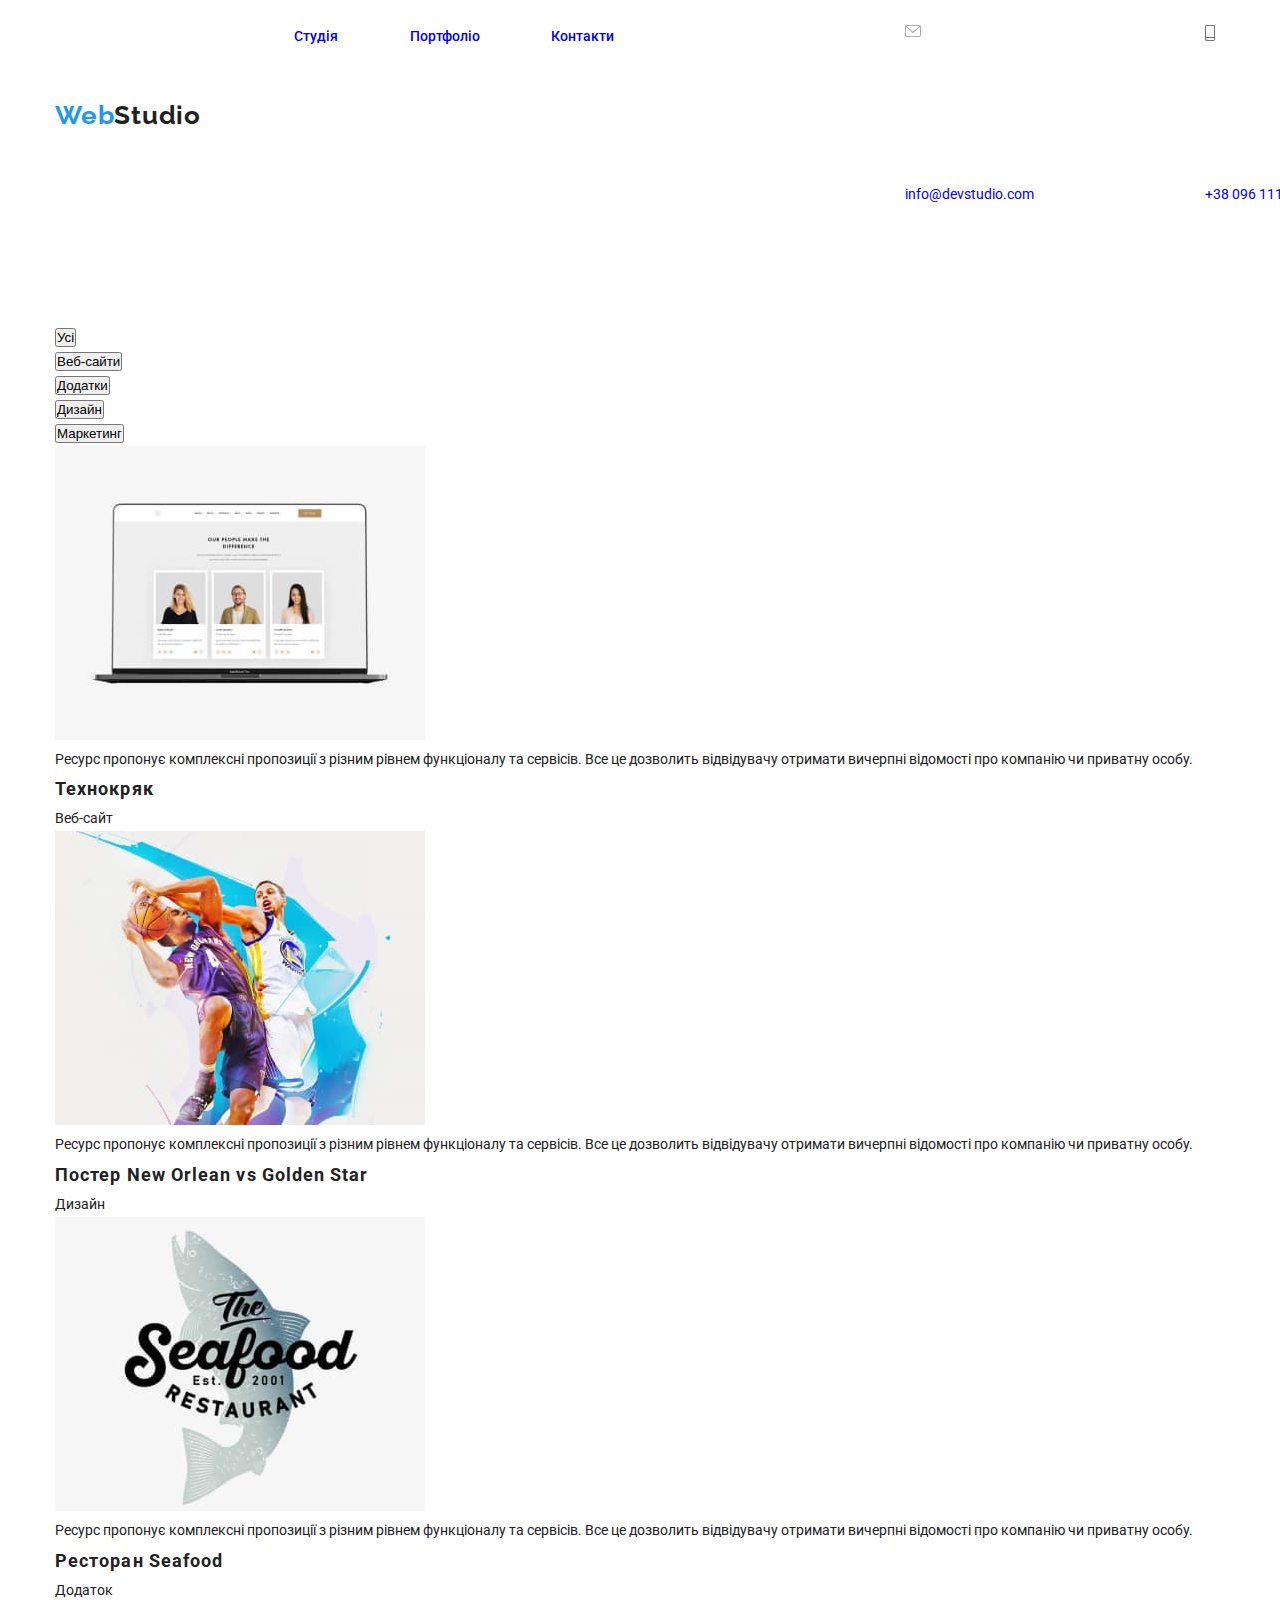
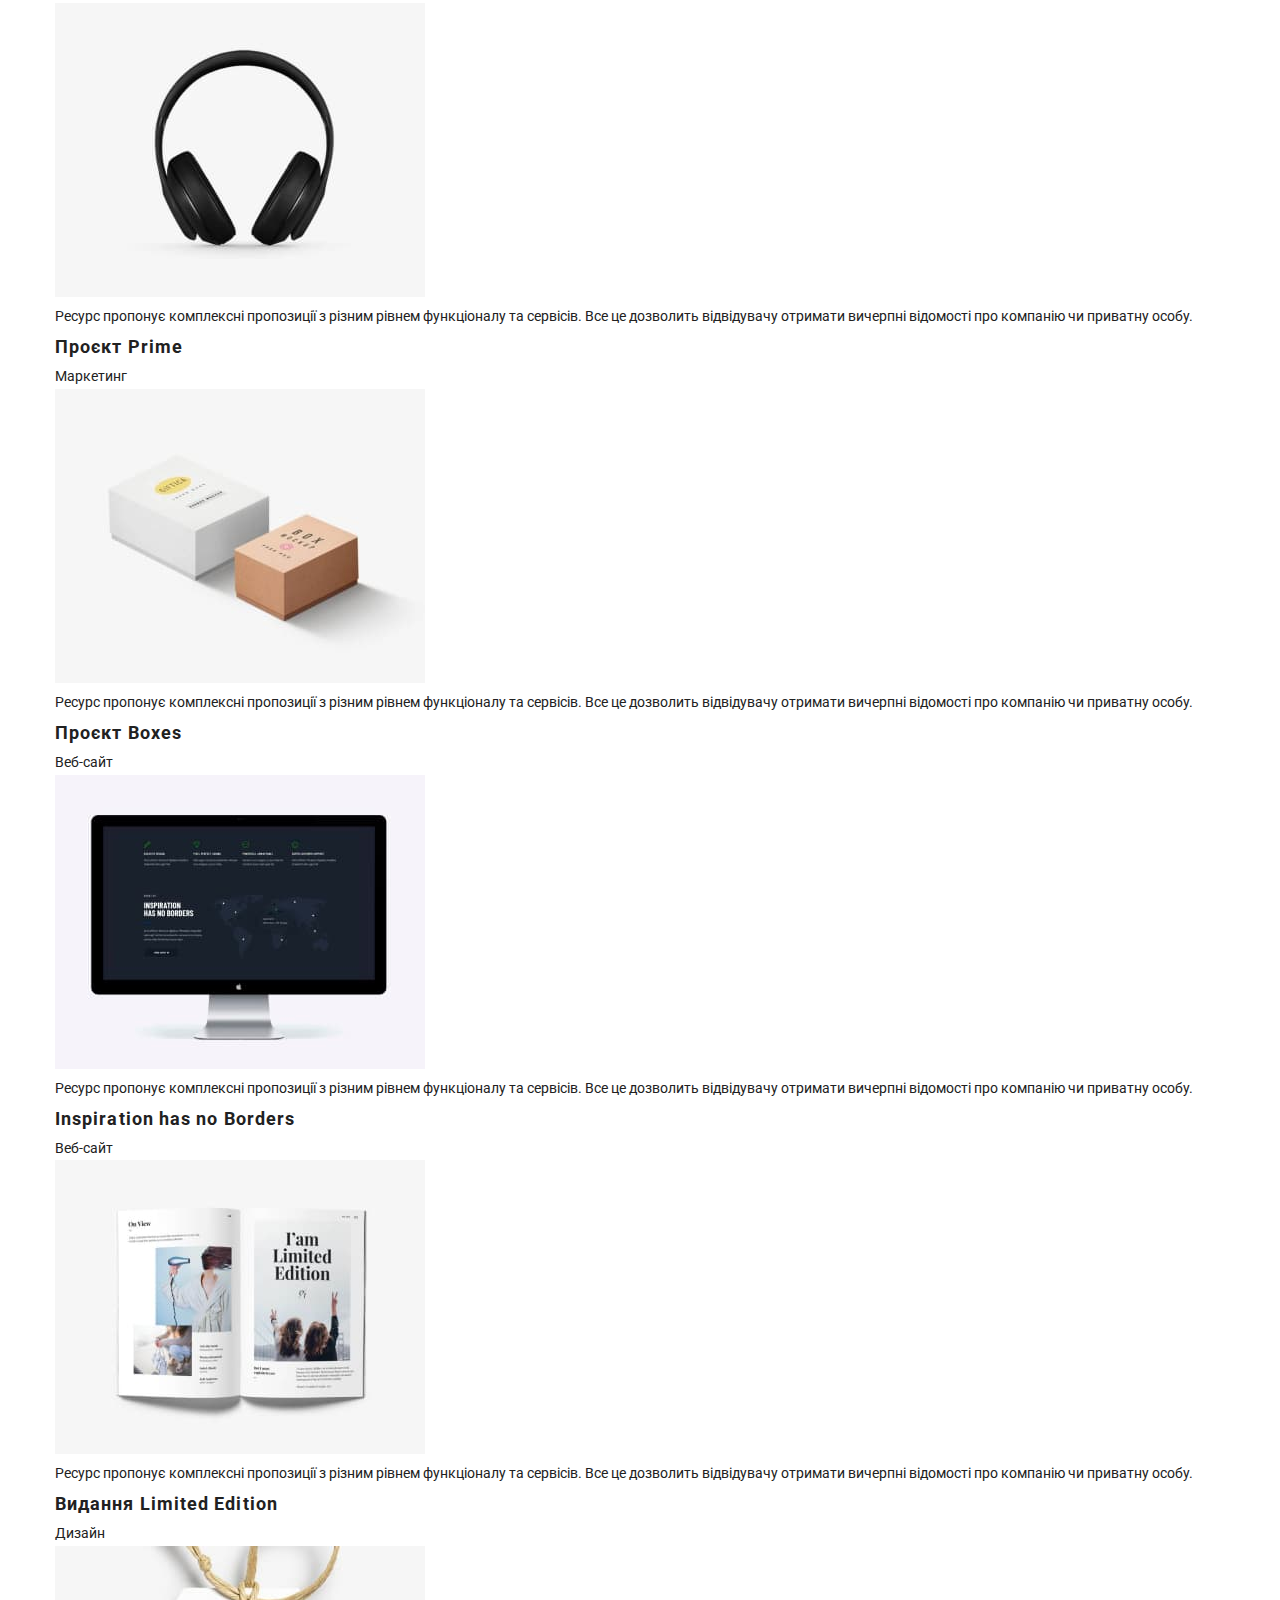
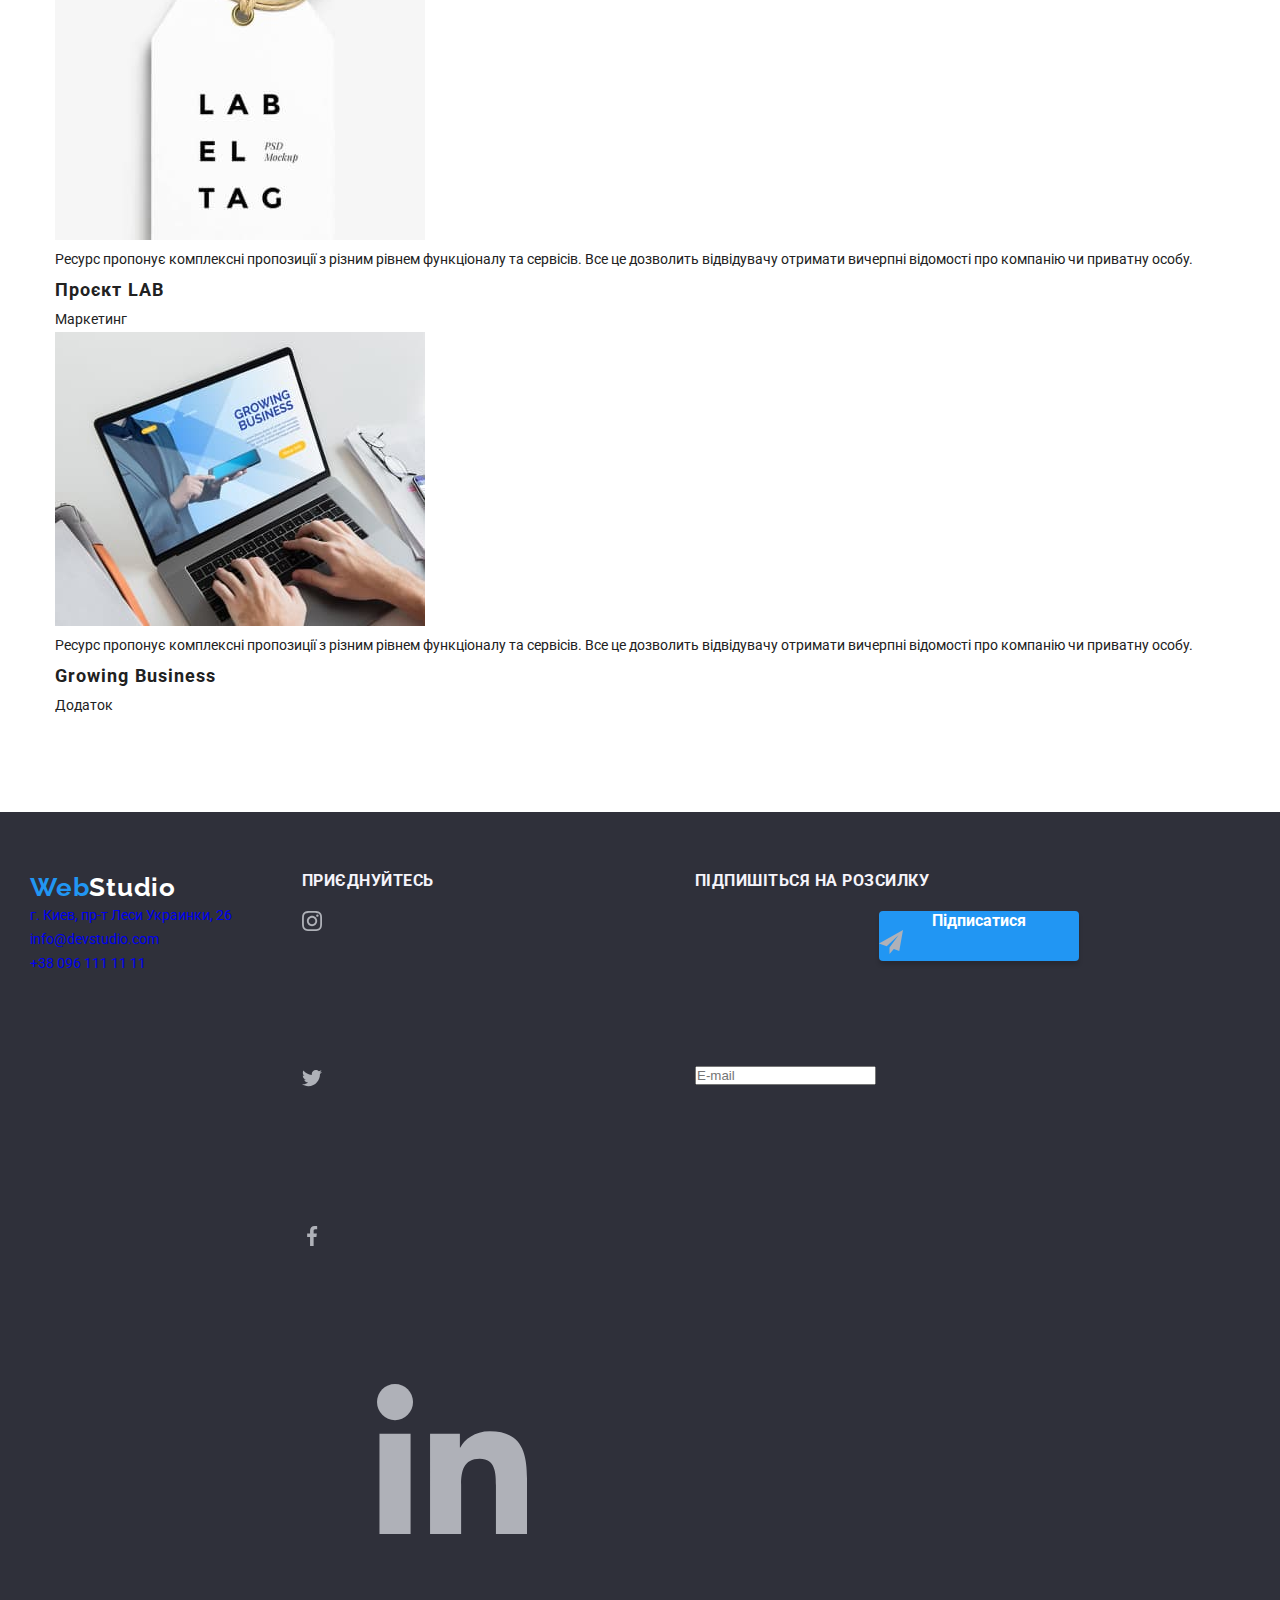
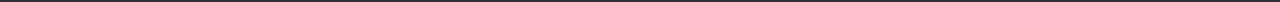
==== commit a6802b5d: "Merge pull request #3 from Kilim4ik/hw30" ====
--- a/hw24/page2.html
+++ b/hw24/page2.html
@@ -15,25 +15,25 @@
 </head>
 
 <body>
-  <header>
-    <div class="cont">
-      <nav>
+  <header class="header">
+    <div class="cont header__cont">
+      <nav class="nav">
         <a href="/" class="web-studio"><span class="Web">Web</span>Studio</a>
-        <ul class="nav-list">
-          <li><a class="studio " href="./index.html">Студія</a></li>
-          <li><a class="works works-portfolio" href="#">Портфоліо</a></li>
-          <li><a class="kontacts" href="#">Контакти</a></li>
+        <ul class="nav__list">
+          <li class="nav__item"><a class="nav__link nav__link--line" href="#">Студія</a></li>
+          <li class="nav__item"><a class="nav__link" href="./page2.html">Портфоліо</a></li>
+          <li class="nav__item"><a class="nav__link" href="#">Контакти</a></li>
         </ul>
       </nav>
-      <ul>
-        <li><a class="email" href="mailto:info@devstudio.com ">
-            <svg class="mail-svg ">
+      <ul class="contacts">
+        <li><a class="contacts__link" href="mailto:info@devstudio.com ">
+            <svg class="contacts__icon--email">
               <use xlink:href="./img/svg/envelope-hover.svg#mail"></use>
             </svg>
             info@devstudio.com
           </a></li>
-        <li><a class="tel" href="tel:+380961111111">
-            <svg class="tel-svg">
+        <li><a class="contacts__link" href="tel:+380961111111">
+            <svg class="contacts__icon--tel">
               <use xlink:href="./img/svg/smartphone.svg#tel"></use>
             </svg> +38 096 111 11 11</a></li>
       </ul>
@@ -41,30 +41,40 @@
   </header>
   <main>
     <section class="card-section">
-      <div class="cont">
-        <ul class="port-buttons">
-          <li><button type="button">
+      <div class="cont card-section__cont">
+        <ul class="filter">
+          <li class="filter__item">
+            <button type="button">
               Усі
-            </button></li>
-          <li><button type="button">
+            </button>
+          </li>
+          <li class="filter__item">
+            <button type="button">
               Веб-сайти
-            </button></li>
-          <li><button type="button">
+            </button>
+          </li>
+          <li class="filter__item">
+            <button type="button">
               Додатки
-            </button></li>
-          <li><button type="button">
+            </button>
+          </li>
+          <li class="filter__item">
+            <button type="button">
               Дизайн
-            </button></li>
-          <li><button type="button">
+            </button>
+          </li>
+          <li class="filter__item">
+            <button type="button">
               Маркетинг
-            </button></li>
+            </button>
+          </li>
         </ul>
-        <artcle class="card-box">
-          <ul class="text-on-projects">
-            <li class="proect">
-              <div class="cont-overflow">
+        <artcle class="project-card__cont">
+          <ul class="project-card__list">
+            <li class="project-card">
+              <div class="project-card__overflow-cont">
                 <img src="./img/port1.jpg" alt="проект">
-                <div class="portfolio-overlay">
+                <div class="project-card__overlay">
                   <p>Ресурс пропонує комплексні пропозиції з різним рівнем функціоналу та сервісів. Все це дозволить
                     відвідувачу отримати вичерпні відомості про компанію чи приватну особу.</p>
                 </div>
@@ -72,10 +82,10 @@
               <h4>Технокряк</h4>
               <p>Веб-сайт</p>
             </li>
-            <li class="proect">
-              <div class="cont-overflow">
+            <li class="project-card">
+              <div class="project-card__overflow-cont">
                 </img><img src="./img/port2.jpg" alt="проект">
-                <div class="portfolio-overlay">
+                <div class="project-card__overlay">
                   <p>Ресурс пропонує комплексні пропозиції з різним рівнем функціоналу та сервісів. Все це дозволить
                     відвідувачу отримати вичерпні відомості про компанію чи приватну особу.</p>
                 </div>
@@ -83,10 +93,10 @@
               <h4>Постер New Orlean vs Golden Star</h4>
               <p>Дизайн</p>
             </li>
-            <li class="proect">
-              <div class="cont-overflow">
+            <li class="project-card">
+              <div class="project-card__overflow-cont">
                 </img><img src="./img/port3.jpg" alt="проект">
-                <div class="portfolio-overlay">
+                <div class="project-card__overlay">
                   <p>Ресурс пропонує комплексні пропозиції з різним рівнем функціоналу та сервісів. Все це дозволить
                     відвідувачу отримати вичерпні відомості про компанію чи приватну особу.</p>
                 </div>
@@ -94,10 +104,10 @@
               <h4>Ресторан Seafood</h4>
               <p>Додаток</p>
             </li>
-            <li class="proect">
-              <div class="cont-overflow">
+            <li class="project-card">
+              <div class="project-card__overflow-cont">
                 </img><img src="./img/port4.jpg" alt="проект">
-                <div class="portfolio-overlay">
+                <div class="project-card__overlay">
                   <p>Ресурс пропонує комплексні пропозиції з різним рівнем функціоналу та сервісів. Все це дозволить
                     відвідувачу отримати вичерпні відомості про компанію чи приватну особу.</p>
                 </div>
@@ -105,10 +115,10 @@
               <h4>Проєкт Prime</h4>
               <p>Маркетинг</p>
             </li>
-            <li class="proect">
-              <div class="cont-overflow">
+            <li class="project-card">
+              <div class="project-card__overflow-cont">
                 </img><img src="./img/port5.jpg" alt="проект">
-                <div class="portfolio-overlay">
+                <div class="project-card__overlay">
                   <p>Ресурс пропонує комплексні пропозиції з різним рівнем функціоналу та сервісів. Все це дозволить
                     відвідувачу отримати вичерпні відомості про компанію чи приватну особу.</p>
                 </div>
@@ -116,10 +126,10 @@
               <h4>Проєкт Boxes</h4>
               <p>Веб-сайт</p>
             </li>
-            <li class="proect">
-              <div class="cont-overflow">
+            <li class="project-card">
+              <div class="project-card__overflow-cont">
                 </img><img src="./img/port6.jpg" alt="проект">
-                <div class="portfolio-overlay">
+                <div class="project-card__overlay">
                   <p>Ресурс пропонує комплексні пропозиції з різним рівнем функціоналу та сервісів. Все це дозволить
                     відвідувачу отримати вичерпні відомості про компанію чи приватну особу.</p>
                 </div>
@@ -127,10 +137,10 @@
               <h4>Inspiration has no Borders</h4>
               <p>Веб-сайт</p>
             </li>
-            <li class="proect">
-              <div class="cont-overflow">
+            <li class="project-card">
+              <div class="project-card__overflow-cont">
                 </img><img src="./img/port7.jpg" alt="проект">
-                <div class="portfolio-overlay">
+                <div class="project-card__overlay">
                   <p>Ресурс пропонує комплексні пропозиції з різним рівнем функціоналу та сервісів. Все це дозволить
                     відвідувачу отримати вичерпні відомості про компанію чи приватну особу.</p>
                 </div>
@@ -138,10 +148,10 @@
               <h4>Видання Limited Edition</h4>
               <p>Дизайн</p>
             </li>
-            <li class="proect">
-              <div class="cont-overflow">
+            <li class="project-card">
+              <div class="project-card__overflow-cont">
                 </img><img src="./img/port8.jpg" alt="проект">
-                <div class="portfolio-overlay">
+                <div class="project-card__overlay">
                   <p>Ресурс пропонує комплексні пропозиції з різним рівнем функціоналу та сервісів. Все це дозволить
                     відвідувачу отримати вичерпні відомості про компанію чи приватну особу.</p>
                 </div>
@@ -149,10 +159,10 @@
               <h4>Проєкт LAB</h4>
               <p>Маркетинг</p>
             </li>
-            <li class="proect">
-              <div class="cont-overflow">
+            <li class="project-card">
+              <div class="project-card__overflow-cont">
                 </img><img src="./img/port9.jpg" alt="проект">
-                <div class="portfolio-overlay">
+                <div class="project-card__overlay">
                   <p>Ресурс пропонує комплексні пропозиції з різним рівнем функціоналу та сервісів. Все це дозволить
                     відвідувачу отримати вичерпні відомості про компанію чи приватну особу.</p>
                 </div>
@@ -165,63 +175,69 @@
     </section>
 
   </main>
-  <footer>
-    <article>
+  <footer class="footer">
+    <article class="footer__contacts">
       <a href="/" class="web-studio-"><span class="Web">Web</span>Studio
       </a>
-      <address>
-        <ul>
-          <li>
-            <a class="footer-link" href="https://goo.gl/maps/CPtrU1FHBa2aNyZL9" target="_blank"
+      <address class="address">
+        <ul class="address__list">
+          <li class="address__item">
+            <a class="address__link" href="https://goo.gl/maps/CPtrU1FHBa2aNyZL9" target="_blank"
               rel="noopener noreferrer nofollow">г. Киев, пр-т Леси Украинки, 26</a>
           </li>
-          <li class="footer-kontacts"><a class="footer-links" href="mailto:info@devstudio.com ">info@devstudio.com</a>
-          </li>
-          <li class="footer-kontacts"><a class="footer-links" href="tel:+380961111111">+38 096 111 11 11</a></li>
+          <li class="address__item"><a class="address__link" href="mailto:info@devstudio.com ">info@devstudio.com</a>
+          </li>
+          <li class="address__item"><a class="address__link" href="tel:+380961111111">+38 096 111 11 11</a></li>
         </ul>
       </address>
     </article>
 
     <article class="join">
-      <h3>приєднуйтесь</h3>
-      <ul class="footer-contacts">
-        <li>
-          <div class="background-contacts">
-            <a href="">
-              <svg class="internet">
+      <h3 class="join__title">приєднуйтесь</h3>
+      <ul class="join__contacts">
+        <li class="join__item">
+          <div class="">
+            <a class="messenger messenger--dark" href="">
+              <svg class="messenger__logo messenger__logo--dark">
                 <use href="./img/svg/instagram.svg#inst"></use>
               </svg>
             </a>
           </div>
         </li>
-        <li>
-          <div class="background-contacts">
-            <a href="">
-              <svg class="internet">
-                <use href="./img/svg/twitter.svg#twit"></use>
-              </svg>
-            </a>
-          </div>
-        </li>
-        <li>
-          <div class="background-contacts">
-            <a href="">
-              <svg class="internet">
-                <use href="./img/svg/facebook.svg#fb"></use>
-              </svg>
-            </a>
-          </div>
-        </li>
-        <li>
-          <div class="background-contacts">
-            <a href="">
-              <svg class="internet">
-                <use href="./img/svg/linkedin.svg#in"></use>
-              </svg>
-            </a>
-          </div>
+        <li class="join__item">
+          <a class="messenger messenger--dark" href="">
+            <svg class="messenger__logo messenger__logo--dark">
+              <use href="./img/svg/twitter.svg#twit"></use>
+            </svg>
+          </a>
+        </li>
+        <li class="join__item">
+          <a class="messenger messenger--dark" href="">
+            <svg class="messenger__logo messenger__logo--dark">
+              <use href="./img/svg/facebook.svg#fb"></use>
+            </svg>
+          </a>
+        </li>
+        <li class="join__item">
+          <a class="messenger messenger--dark" href="">
+            <svg class="messenger__logo messenger__logo--dark">
+              <use href="./img/svg/linkedin.svg#in"></use>
+            </svg>
+          </a>
         </li>
       </ul>
+    </article>
+    <article class="footer-form">
+      <h3 class="footer-form__title">Підпишіться на розсилку</h3>
+      <div class="footer-form__cont">
+        <input class="footer-form__input" type="text" placeholder="E-mail">
+        <button class="footer-form__button form-button">
+          Підписатися
+          <svg class="footer-form__icon">
+            <use xlink:href="./img/svg/follow.svg#follow"></use>
+          </svg>
+        </button>
+      </div>
     </article>
   </footer>
 </body>
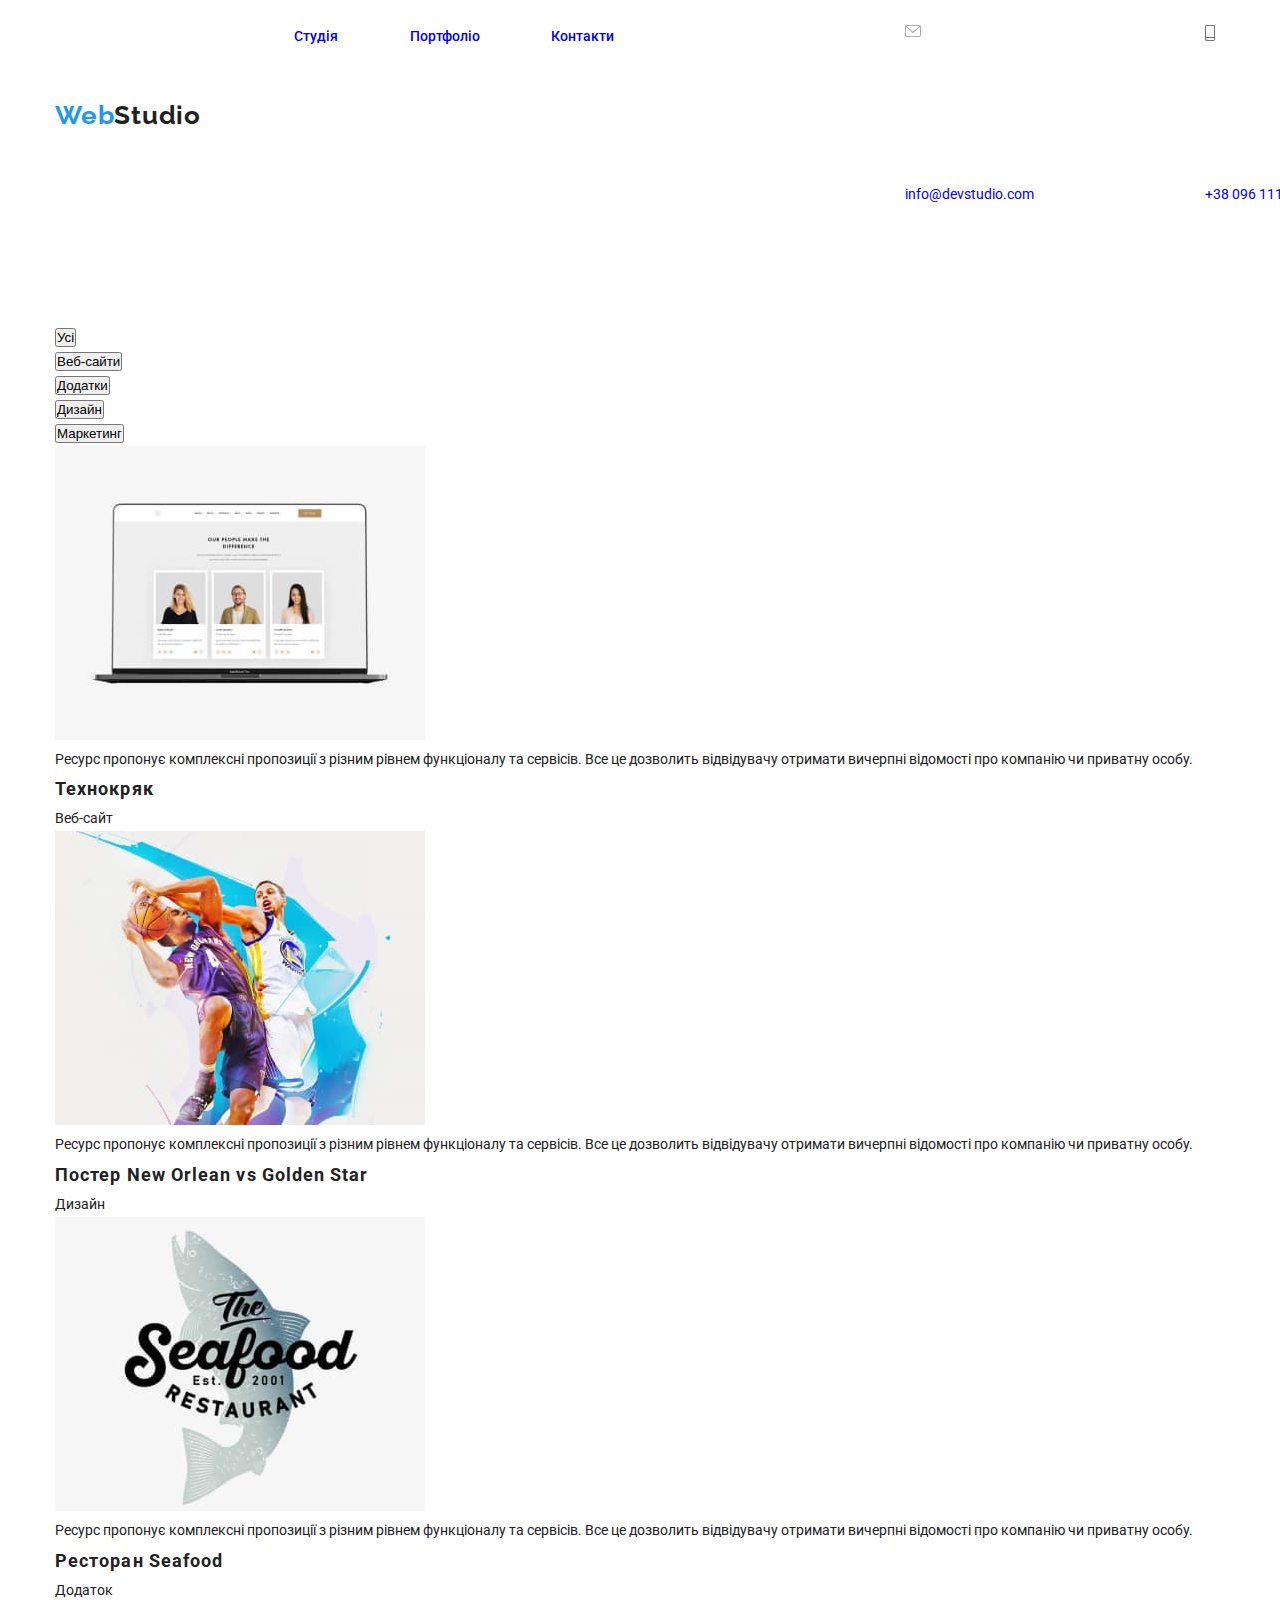
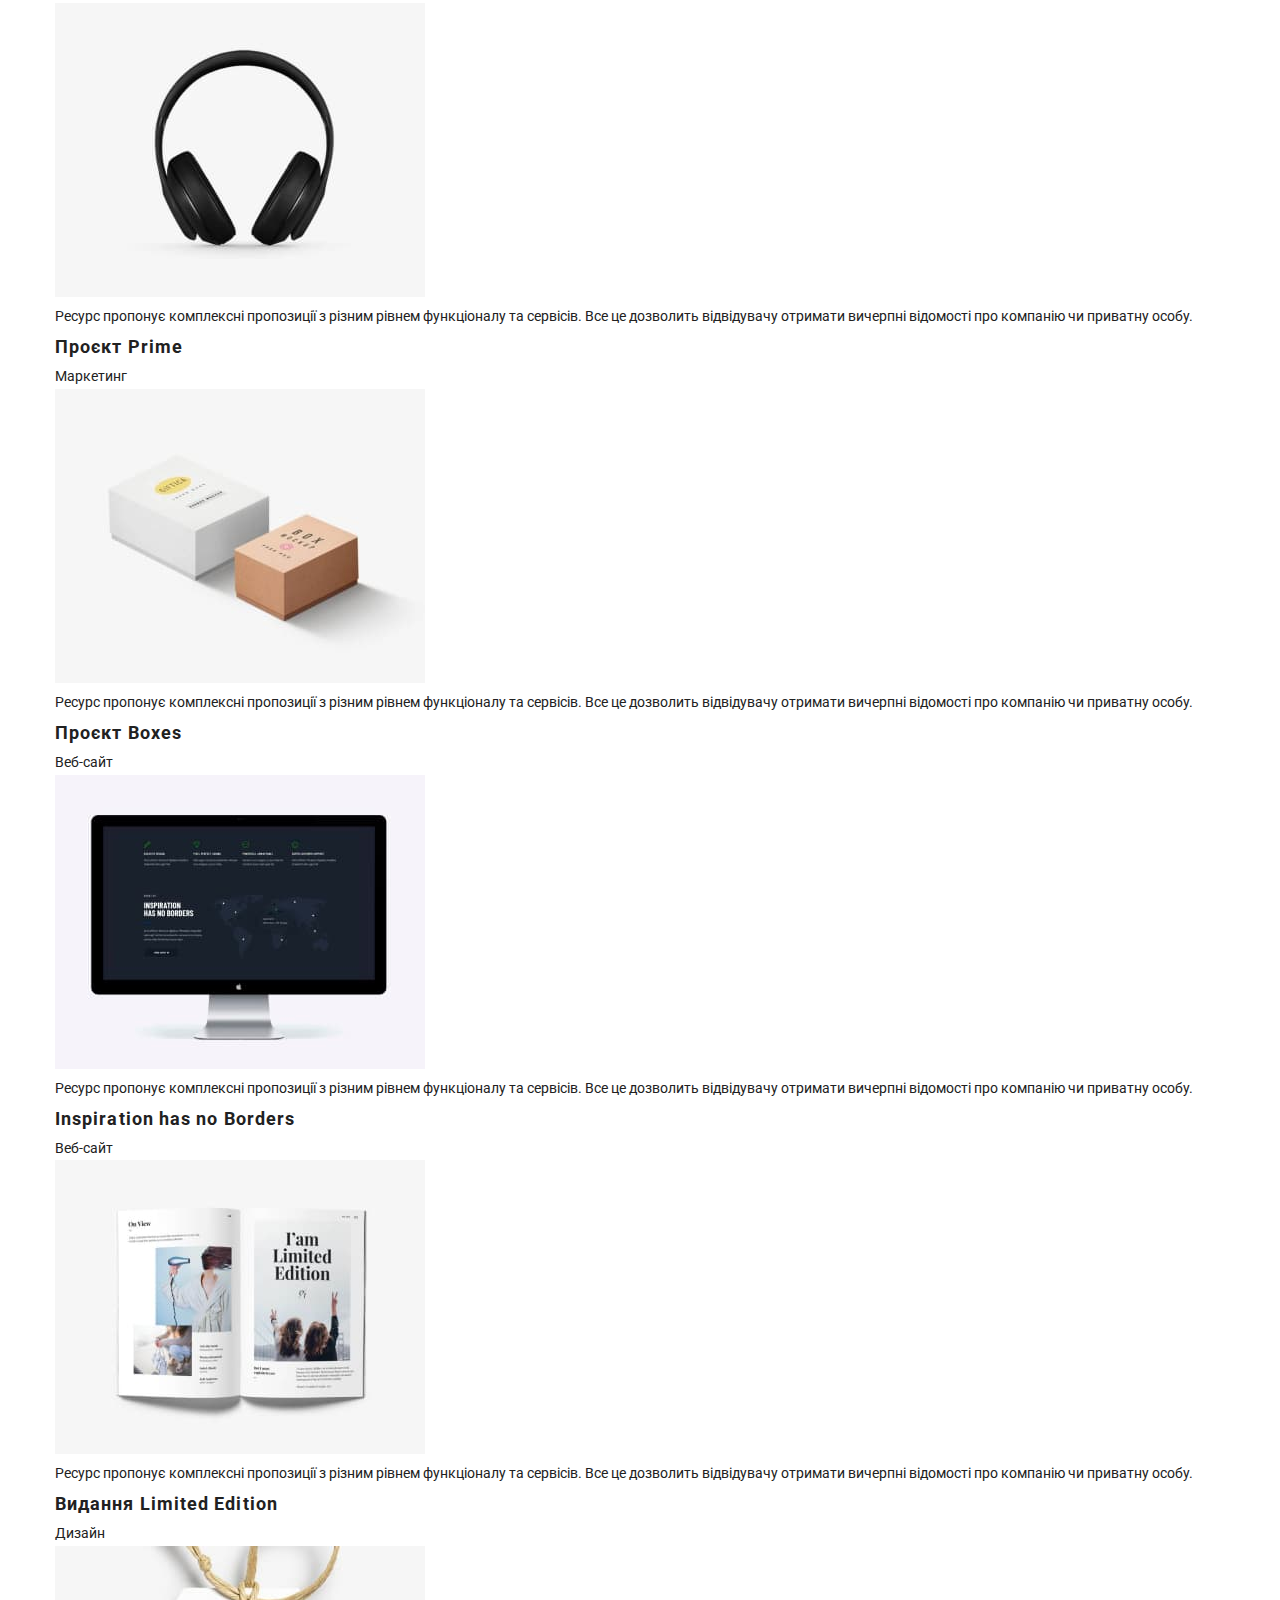
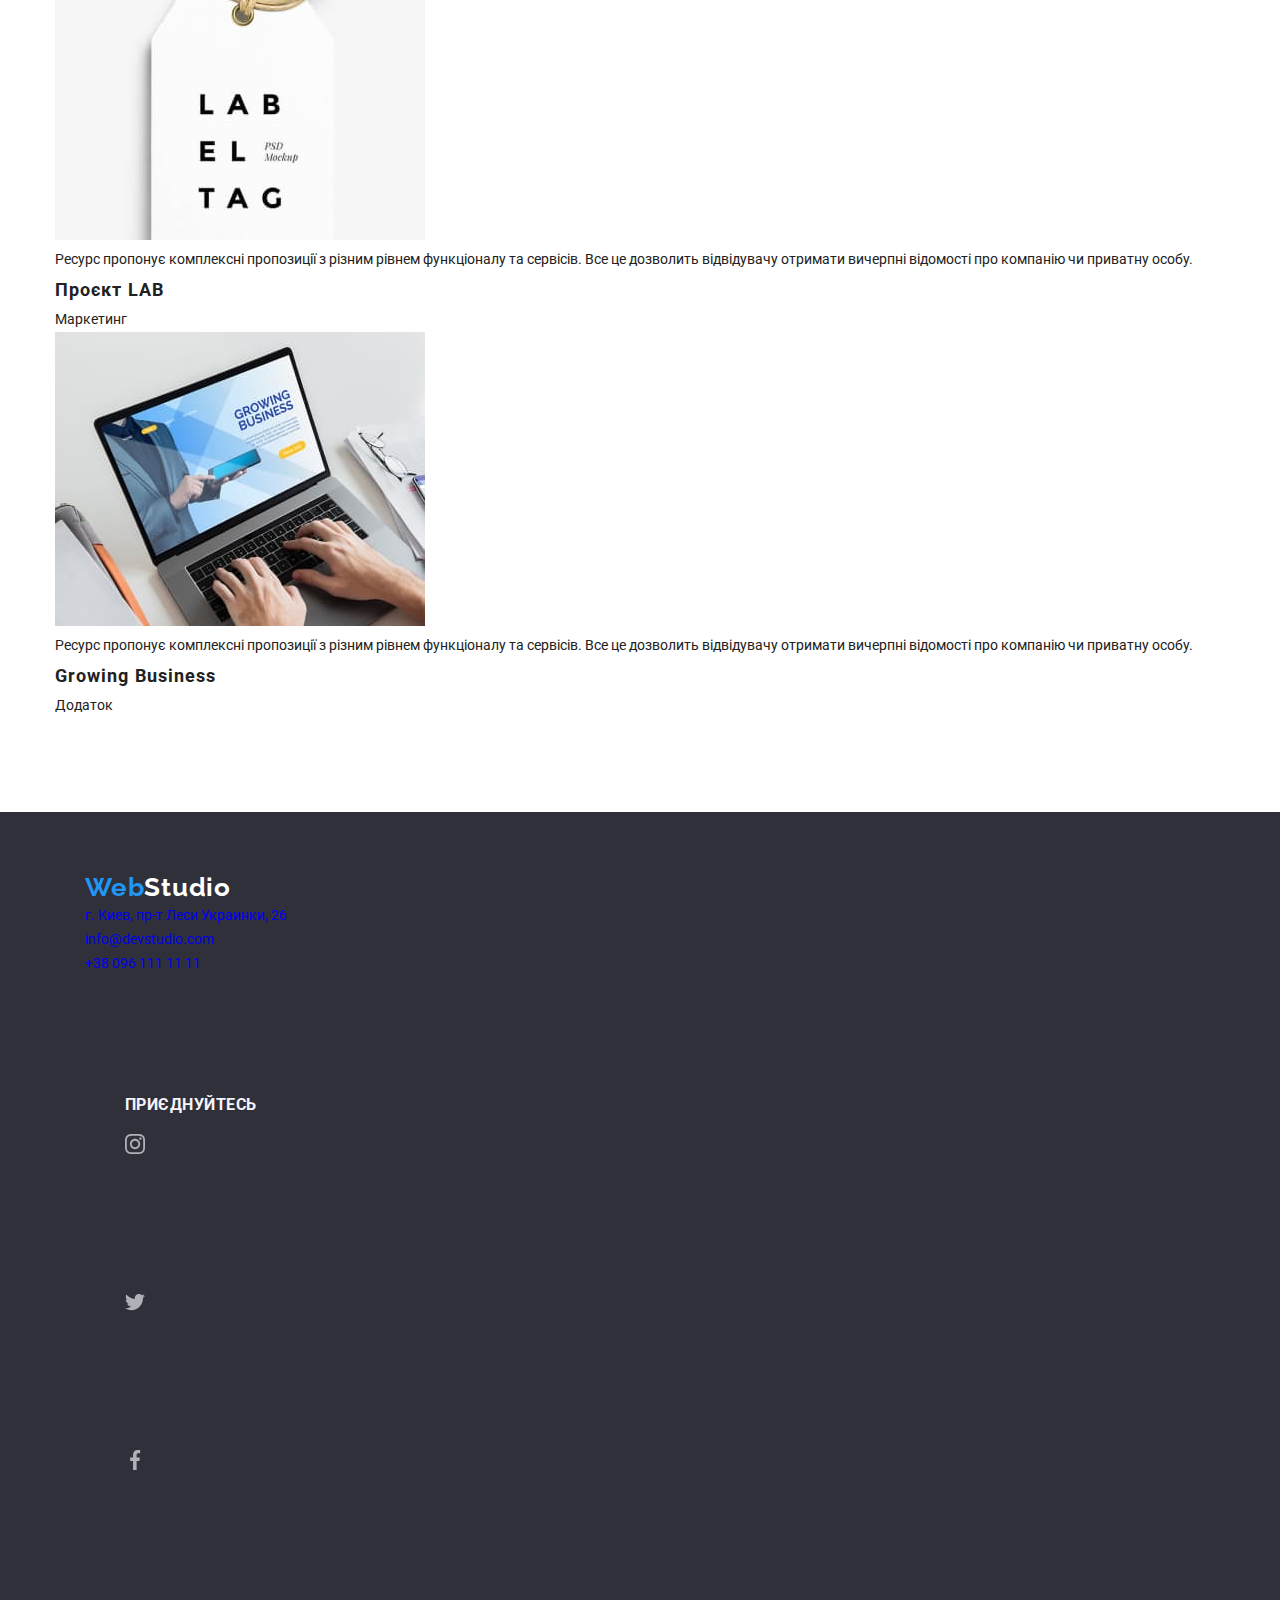
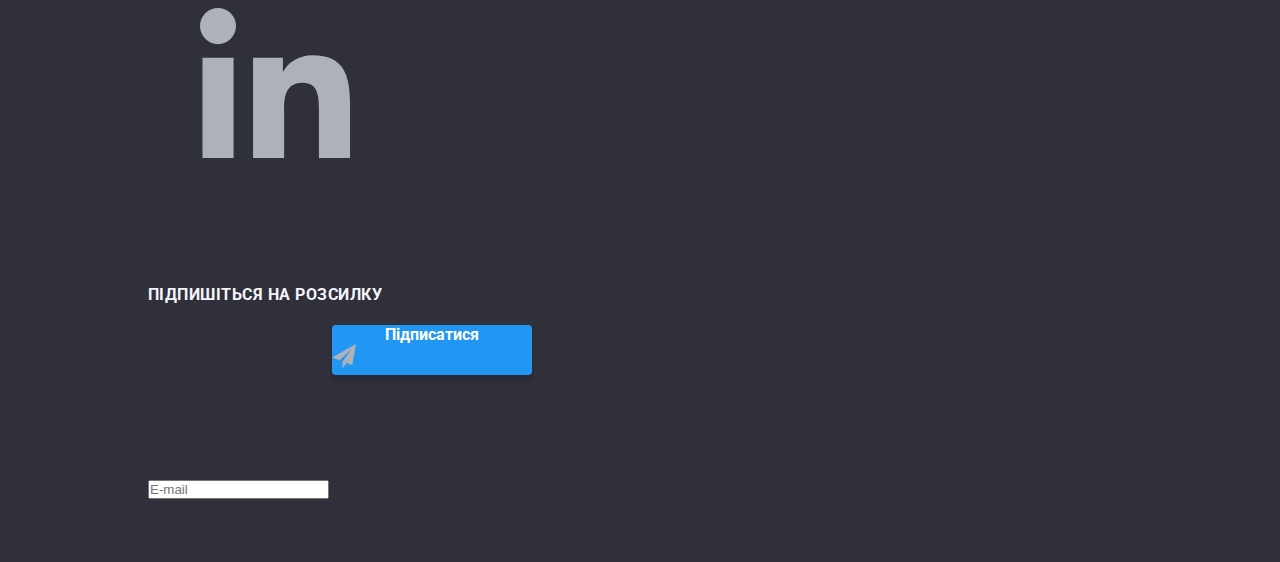
==== commit b18a8c32: "Merge pull request #4 from Kilim4ik/hw31" ====
--- a/hw24/page2.html
+++ b/hw24/page2.html
@@ -20,7 +20,7 @@
       <nav class="nav">
         <a href="/" class="web-studio"><span class="Web">Web</span>Studio</a>
         <ul class="nav__list">
-          <li class="nav__item"><a class="nav__link nav__link--line" href="#">Студія</a></li>
+          <li class="nav__item"><a class="nav__link nav__link--line" href="./index.html">Студія</a></li>
           <li class="nav__item"><a class="nav__link" href="./page2.html">Портфоліо</a></li>
           <li class="nav__item"><a class="nav__link" href="#">Контакти</a></li>
         </ul>
@@ -176,69 +176,71 @@
 
   </main>
   <footer class="footer">
-    <article class="footer__contacts">
-      <a href="/" class="web-studio-"><span class="Web">Web</span>Studio
-      </a>
-      <address class="address">
-        <ul class="address__list">
-          <li class="address__item">
-            <a class="address__link" href="https://goo.gl/maps/CPtrU1FHBa2aNyZL9" target="_blank"
-              rel="noopener noreferrer nofollow">г. Киев, пр-т Леси Украинки, 26</a>
-          </li>
-          <li class="address__item"><a class="address__link" href="mailto:info@devstudio.com ">info@devstudio.com</a>
-          </li>
-          <li class="address__item"><a class="address__link" href="tel:+380961111111">+38 096 111 11 11</a></li>
-        </ul>
-      </address>
-    </article>
-
-    <article class="join">
-      <h3 class="join__title">приєднуйтесь</h3>
-      <ul class="join__contacts">
-        <li class="join__item">
-          <div class="">
+    <div class="cont footer__cont">
+      <article class="footer__contacts">
+        <a href="/" class="web-studio-"><span class="Web">Web</span>Studio
+        </a>
+        <address class="address">
+          <ul class="address__list">
+            <li class="address__item">
+              <a class="address__link" href="https://goo.gl/maps/CPtrU1FHBa2aNyZL9" target="_blank"
+                rel="noopener noreferrer nofollow">г. Киев, пр-т Леси Украинки, 26</a>
+            </li>
+            <li class="address__item"><a class="address__link" href="mailto:info@devstudio.com ">info@devstudio.com</a>
+            </li>
+            <li class="address__item"><a class="address__link" href="tel:+380961111111">+38 096 111 11 11</a></li>
+          </ul>
+        </address>
+      </article>
+
+      <article class="join">
+        <h3 class="join__title">приєднуйтесь</h3>
+        <ul class="join__contacts">
+          <li class="join__item">
+            <div class="">
+              <a class="messenger messenger--dark" href="">
+                <svg class="messenger__logo messenger__logo--dark">
+                  <use href="./img/svg/instagram.svg#inst"></use>
+                </svg>
+              </a>
+            </div>
+          </li>
+          <li class="join__item">
             <a class="messenger messenger--dark" href="">
               <svg class="messenger__logo messenger__logo--dark">
-                <use href="./img/svg/instagram.svg#inst"></use>
+                <use href="./img/svg/twitter.svg#twit"></use>
               </svg>
             </a>
-          </div>
-        </li>
-        <li class="join__item">
-          <a class="messenger messenger--dark" href="">
-            <svg class="messenger__logo messenger__logo--dark">
-              <use href="./img/svg/twitter.svg#twit"></use>
+          </li>
+          <li class="join__item">
+            <a class="messenger messenger--dark" href="">
+              <svg class="messenger__logo messenger__logo--dark">
+                <use href="./img/svg/facebook.svg#fb"></use>
+              </svg>
+            </a>
+          </li>
+          <li class="join__item">
+            <a class="messenger messenger--dark" href="">
+              <svg class="messenger__logo messenger__logo--dark">
+                <use href="./img/svg/linkedin.svg#in"></use>
+              </svg>
+            </a>
+          </li>
+        </ul>
+      </article>
+      <article class="footer-form">
+        <h3 class="footer-form__title">Підпишіться на розсилку</h3>
+        <div class="footer-form__cont">
+          <input class="footer-form__input" type="text" placeholder="E-mail">
+          <button class="footer-form__button form-button">
+            Підписатися
+            <svg class="footer-form__icon">
+              <use xlink:href="./img/svg/follow.svg#follow"></use>
             </svg>
-          </a>
-        </li>
-        <li class="join__item">
-          <a class="messenger messenger--dark" href="">
-            <svg class="messenger__logo messenger__logo--dark">
-              <use href="./img/svg/facebook.svg#fb"></use>
-            </svg>
-          </a>
-        </li>
-        <li class="join__item">
-          <a class="messenger messenger--dark" href="">
-            <svg class="messenger__logo messenger__logo--dark">
-              <use href="./img/svg/linkedin.svg#in"></use>
-            </svg>
-          </a>
-        </li>
-      </ul>
-    </article>
-    <article class="footer-form">
-      <h3 class="footer-form__title">Підпишіться на розсилку</h3>
-      <div class="footer-form__cont">
-        <input class="footer-form__input" type="text" placeholder="E-mail">
-        <button class="footer-form__button form-button">
-          Підписатися
-          <svg class="footer-form__icon">
-            <use xlink:href="./img/svg/follow.svg#follow"></use>
-          </svg>
-        </button>
-      </div>
-    </article>
+          </button>
+        </div>
+      </article>
+    </div>
   </footer>
 </body>
 
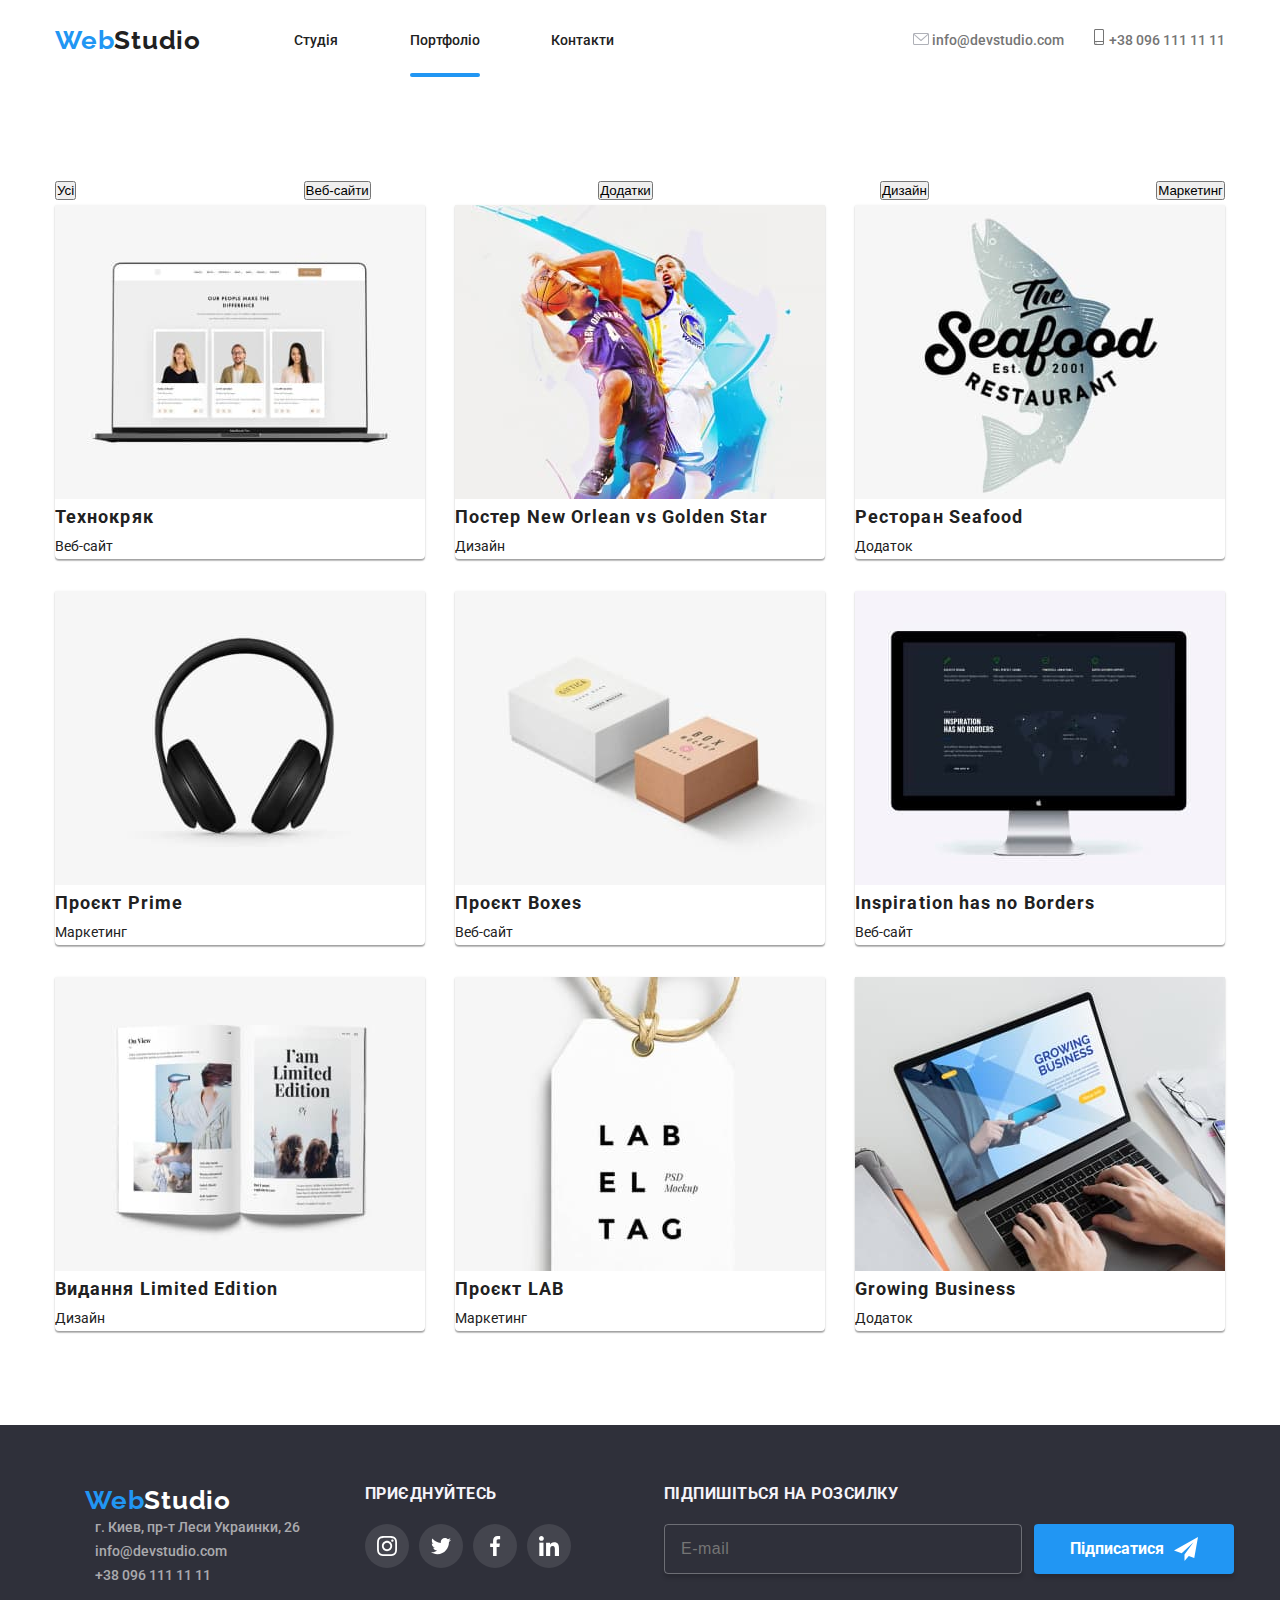
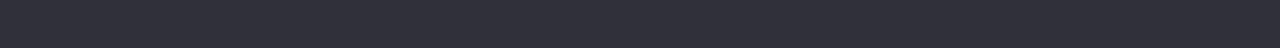
==== commit 579b2295: "fix line" ====
--- a/hw24/page2.html
+++ b/hw24/page2.html
@@ -20,8 +20,8 @@
       <nav class="nav">
         <a href="/" class="web-studio"><span class="Web">Web</span>Studio</a>
         <ul class="nav__list">
-          <li class="nav__item"><a class="nav__link nav__link--line" href="./index.html">Студія</a></li>
-          <li class="nav__item"><a class="nav__link" href="./page2.html">Портфоліо</a></li>
+          <li class="nav__item"><a class="nav__link " href="./index.html">Студія</a></li>
+          <li class="nav__item"><a class="nav__link nav__link--line" href="./page2.html">Портфоліо</a></li>
           <li class="nav__item"><a class="nav__link" href="#">Контакти</a></li>
         </ul>
       </nav>
--- a/hw24/css/main.css
+++ b/hw24/css/main.css
@@ -1,11 +1,39 @@
 :root {
-  --color-text: #212121;
-  --background: #ffffff;
-  --blue-color: #2196F3;
-  --light-grey: #757575;
-  --buttons-grey: #F5F4FA;
   --roboto: "Roboto";
   --raleway: "Raleway";
+}
+
+.project-card__list, .filter, .input-zone, .join__contacts, .clients__cont, .people-card__contacts, .peoples__list, .fotos__list, .characteristics__cont, .contacts, .nav__list, .header__cont {
+  display: flex;
+  justify-content: space-between;
+  flex-wrap: wrap;
+}
+
+.project-card {
+  width: 370px;
+  margin-bottom: 32px;
+  background: #ffffff;
+  box-shadow: 0px 1px 3px rgba(0, 0, 0, 0.12), 0px 1px 1px rgba(0, 0, 0, 0.14), 0px 2px 1px rgba(0, 0, 0, 0.2);
+  border-radius: 0px 0px 4px 4px;
+}
+
+.project-card__overlay {
+  color: #ffffff;
+  font-size: 18px;
+  font-weight: 400;
+  line-height: 28px;
+  letter-spacing: 0.54px;
+  position: absolute;
+  top: 0;
+  left: 0;
+  height: 100%;
+  display: flex;
+  justify-content: space-between;
+  align-items: center;
+  padding: 0 24px;
+  background: rgba(33, 150, 243, 0.9);
+  transform: translateY(100%);
+  transition: transform 600ms ease-out;
 }
 
 .is-hidden {
@@ -24,7 +52,7 @@
 body {
   margin: 0;
   font-family: var(--roboto), sans-serif;
-  color: var(--color-text);
+  color: #212121;
   line-height: 1.71;
   font-size: 14px;
 }
@@ -40,7 +68,14 @@
 }
 
 svg {
+  width: 20px;
+  height: 20px;
   fill: #afb1b8;
+}
+
+.icon--medium {
+  width: 70px;
+  height: 70px;
 }
 
 ul {
@@ -50,7 +85,7 @@
 
 h2 {
   line-height: 1.16;
-  color: var(--color-text);
+  color: #212121;
   text-align: center;
   font-family: "Roboto";
   font-size: 36px;
@@ -65,7 +100,7 @@
   letter-spacing: 0.03em;
   text-transform: uppercase;
   line-height: 1.14;
-  color: var(--color-text);
+  color: #212121;
 }
 
 h4 {
@@ -92,142 +127,110 @@
   font-size: 26px;
   line-height: 1.19;
   letter-spacing: 0.03em;
-  color: var(--color-text);
+  color: #212121;
   align-self: center;
 }
 
-header {
+.messenger {
+  width: 44px;
+  height: 44px;
+  border-radius: 50%;
+  display: flex;
+  align-items: center;
+  justify-content: center;
+}
+.messenger--dark {
+  background-color: rgba(255, 255, 255, 0.1);
+}
+.messenger:hover, .messenger:hover use {
+  background-color: #2196f3;
+  fill: #ffffff;
+}
+
+.messenger__logo--dark {
+  fill: #ffffff;
+}
+
+.header {
   width: 100%;
-  background-color: var(--background);
+  background-color: #ffffff;
   /* position: fixed;
     bottom: 0; */
 }
-
-header .cont {
+.header__cont {
   padding: 25px 0;
-  display: flex;
-  justify-content: space-between;
-}
-
-nav {
+}
+
+.nav {
   font-weight: 500;
   font-size: 14px;
   display: flex;
 }
-
-.nav-list li {
-  position: relative;
-}
-
-header ul {
+.nav__list {
   width: 320px;
   margin-left: 93px;
-  display: flex;
-  justify-content: space-between;
-}
-
-.studio {
+  align-content: center;
+}
+.nav__item {
+  position: relative;
+}
+.nav__link {
   line-height: 1.14;
-  color: var(--color-text);
+  color: #212121;
   text-decoration: none;
 }
-
-.studio:hover {
-  color: var(--blue-color);
-}
-
-.works {
-  line-height: 1.14;
-  text-decoration: none;
-  color: var(--color-text);
-}
-
-.works:focus {
-  color: var(--blue-color);
-}
-
-.works:hover {
-  color: var(--blue-color);
-}
-
-.kontacts {
-  line-height: 1.14;
-  text-decoration: none;
-  color: var(--color-text);
-}
-
-.kontacts:focus {
-  color: var(--blue-color);
-}
-
-.kontacts:hover {
-  color: var(--blue-color);
-}
-
-.email {
-  color: var(--light-grey);
-  text-decoration: none;
-  font-weight: 500;
-}
-
-.email:hover {
-  color: var(--blue-color);
-}
-
-.main-studio::before,
-.works-portfolio::before {
-  content: " ";
+.nav__link:hover {
+  color: #2196f3;
+}
+.nav__link:focus {
+  color: #2196f3;
+}
+.nav__link--line::after {
+  content: "";
   position: absolute;
   bottom: -25px;
   left: 0;
   width: 100%;
   height: 4px;
-  background-color: var(--blue-color);
+  background-color: #2196f3;
   border-radius: 2px;
 }
 
-.mail-svg {
+.contacts {
+  align-content: center;
+}
+.contacts__link {
+  color: #757575;
+  text-decoration: none;
+  font-weight: 500;
+}
+.contacts__link:hover, .contacts__link:hover use {
+  color: #2196f3;
+  fill: #2196f3;
+}
+.contacts__link:last-child {
+  margin-left: 30px;
+}
+.contacts__icon--email {
   width: 16px;
   height: 12px;
-  stroke: var(--light-grey);
-}
-
-.email:hover .mail-svg use {
-  stroke: var(--blue-color);
-}
-
-.tel {
-  color: var(--light-grey);
-  text-decoration: none;
-  font-weight: 500;
-}
-
-.tel:hover {
-  color: var(--blue-color);
-}
-
-.tel-svg {
-  width: 10px;
+}
+.contacts__icon--tel {
+  width: 12px;
   height: 16px;
-}
-
-.tel:hover .tel-svg use {
-  stroke: var(--blue-color);
 }
 
 .hero-section {
   padding: 0;
   background-image: url(../img/main.png);
 }
-
-.hero-section .cont {
+.hero-section__cont {
   padding: 200px 0;
   display: flex;
   flex-direction: column;
   align-items: center;
 }
-
-.h1 {
+.hero-section__text {
   display: block;
   width: 696px;
   margin: 0;
@@ -237,79 +240,56 @@
   text-align: center;
   letter-spacing: 0.06em;
   text-transform: uppercase;
-  color: var(--background);
-}
-
-.button {
-  width: 216px;
+  color: #ffffff;
+}
+.hero-section__button {
+  align-self: center;
+  border: none;
+  color: #ffffff;
+  width: 214px;
   height: 50px;
-  margin-top: 30px;
-  cursor: pointer;
-  font-weight: 700;
+  font-family: var(--roboto);
   font-size: 16px;
-  line-height: 1.88;
-  letter-spacing: 0.06em;
-  color: var(--background);
-  background: var(--blue-color);
-  box-shadow: 0px 4px 4px rgba(0, 0, 0, 0.15);
-  border-radius: 4px;
-}
-
-.button:focus {
-  background-color: var(--blue-color);
-  color: var(--background);
-}
-
-.button:hover {
-  background-color: var(--blue-color);
-  color: var(--background);
-}
-
-.characteristics .cont {
-  display: flex;
-  justify-content: space-between;
-}
-
-.characteristics article {
+  font-weight: 700;
+  text-align: center;
+  background-color: #2196f3;
+  border-radius: 4px;
+  box-shadow: 0px 4px 4px 0px rgba(0, 0, 0, 0.15);
+}
+.hero-section__button:hover, .hero-section__button:focus {
+  background-color: #2196f3;
+  color: #ffffff;
+}
+
+.characteristics__card {
   width: 270px;
 }
-
-.characteristic-background {
+.characteristics__icon-cont {
+  border-radius: 4px;
   background: #f5f4fa;
 }
-
-.characteristic-background svg {
+.characteristics__icon {
   width: 70px;
   height: 70px;
   padding: 25px 100px;
   box-sizing: content-box;
 }
 
-.robota {
+.fotos__main-text {
   font-weight: 700;
   font-size: 36px;
   line-height: 1.16;
   text-align: center;
   letter-spacing: 0.03em;
-}
-
-.fotos h2 {
   margin: 0 auto 50px;
 }
-
-.fotos ul {
-  display: flex;
-  justify-content: space-between;
-}
-
-.fotos li {
+.fotos__item {
   height: 294px;
   position: relative;
 }
-
-.fotos li p {
+.fotos__text {
   text-align: center;
-  color: var(--background);
+  color: #ffffff;
   text-transform: uppercase;
   font-size: 14px;
   font-weight: 700;
@@ -326,206 +306,127 @@
 
 .peoples {
   background: #f5f4fa;
-  color: var(--light-grey);
-}
-
-.peoples .cont {
+  color: #757575;
+}
+.peoples__cont {
   display: flex;
   flex-direction: column;
   align-items: center;
 }
-
-.peoples ul {
-  display: flex;
-  justify-content: space-between;
-  width: 1170px;
-}
-
-.team {
+.peoples__text {
   font-weight: 700;
   font-size: 36px;
   line-height: 1.16;
 }
-
-.people {
+.peoples__list {
+  width: 1170px;
+}
+
+.people-card {
   display: flex;
   flex-direction: column;
   align-items: center;
-  background: var(--background);
-  /* material shadow v1 */
+  background: #ffffff;
   box-shadow: 0px 1px 3px rgba(0, 0, 0, 0.12), 0px 1px 1px rgba(0, 0, 0, 0.14), 0px 2px 1px rgba(0, 0, 0, 0.2);
   border-radius: 0px 0px 4px 4px;
 }
-
-.card-contacts {
+.people-card__name {
+  margin-top: 30px;
+}
+.people-card__text {
+  margin-top: 10px;
+}
+.people-card__contacts {
   width: 210px;
   margin-top: 28px;
-  display: flex;
-  justify-content: space-between;
   padding-bottom: 30px;
 }
-
-.people h3 {
-  margin-top: 30px;
-}
-
-.people p {
-  margin-top: 10px;
-}
-
-.background-contacts {
-  width: 44px;
-  height: 44px;
-  border-radius: 50%;
-  /* background-color: red; */
-  display: flex;
-  align-items: center;
-  justify-content: center;
-}
-
-.background-contacts:hover {
-  background-color: var(--blue-color);
-}
-
-.background-contacts a {
+.people-card__link {
   height: 20px;
-  padding: 0;
-}
-
-.internet {
-  width: 20px;
-  height: 20px;
-  margin: 0 auto;
-}
-
-.background-contacts:hover .internet {
-  fill: var(--background);
-}
-
-.clients-cont {
-  display: flex;
-  justify-content: space-between;
-}
-
-.card-contacts:last-child {
-  margin: 0;
-}
-
-.clients-cont article {
-  border: 1px solid #AFB1B8;
-}
-
-.clients-cont article:hover {
-  border-color: var(--blue-color);
-}
-
-.clients-cont article svg {
+}
+
+.clients__item {
+  border: 1px solid #afb1b8;
+}
+.clients__item:hover, .clients__item:hover .clients__icon {
+  border-color: #2196f3;
+  fill: #2196f3;
+}
+.clients__icon {
   box-sizing: content-box;
-  fill: #AFB1B8;
   width: 106px;
   height: 60px;
   padding: 16px 32px;
 }
 
-.clients-cont article svg:hover {
-  fill: var(--blue-color);
-}
-
-footer {
+.footer {
   display: flex;
   width: 100%;
   background: #2f303a;
 }
-
-.footer-link {
+.footer__cont {
+  display: flex;
+}
+.footer article {
+  padding: 60px 0;
+}
+.footer article:first-child {
+  margin-left: 30px;
+}
+.footer__contacts {
+  width: 210px;
+  display: flex;
+  flex-direction: column;
+  justify-content: space-between;
+  padding-bottom: 30px;
+}
+
+.address {
+  font-style: normal;
+  width: 230px;
+}
+.address__item {
+  margin-left: 10px;
+}
+.address__link {
   font-weight: 500;
   font-size: 14px;
   font-style: normal;
-  color: var(--background);
-}
-
-address {
-  font-style: normal;
-}
-
-.web-studio- {
-  font-family: "Raleway";
-  font-weight: 700;
-  font-size: 26px;
-  line-height: 1.19;
-  letter-spacing: 0.03em;
-  color: var(--background);
-}
-
-.footer-link:focus {
-  background-color: var(--blue-color);
-}
-
-.footer-link:hover {
-  background-color: var(--blue-color);
-}
-
-footer article {
-  padding: 60px 0;
-}
-
-.join h3,
-.footer-form h3 {
-  margin: 0 0 20px;
-  color: var(--buttons-grey);
-}
-
-.footer-contacts {
-  display: flex;
-}
-
-.footer-contacts li {
-  margin-left: 10px;
-}
-
-.footer-contacts li:first-child {
-  margin: 0px;
-}
-
-footer article:first-child {
-  margin-left: 30px;
+  color: rgba(255, 255, 255, 0.6);
+}
+.address__link:hover, .address__link:focus {
+  color: #2196f3;
+}
+.address__link:first-child {
+  margin: 0;
 }
 
 .join {
   margin-left: 70px;
 }
-
-.footer-links {
-  font-style: normal;
-  color: var(--light-grey);
-}
-
-.footer-links:focus {
-  background-color: var(--blue-color);
-}
-
-.footer-links:hover {
-  background-color: var(--blue-color);
-}
-
-.footer-kontacts {
-  font-weight: 500;
-  font-size: 14px;
-  font-weight: 400;
-  letter-spacing: 0.03em;
-  text-decoration: none;
-}
-
-footer .background-contacts {
-  background-color: rgba(255, 255, 255, 0.1);
-}
-
-.footer-input-box {
+.join__title {
+  margin: 0 0 20px;
+  color: #f5f4fa;
+}
+.join__contacts {
+  width: 206px;
+}
+.join__item {
+  width: 44px;
+}
+
+.footer-form {
+  margin-left: 93px;
+}
+.footer-form__title {
+  margin: 0 0 20px;
+  color: #f5f4fa;
+}
+.footer-form__cont {
   display: flex;
   width: 570px;
 }
-
-.footer-input-box input {
+.footer-form__input {
   width: 358px;
   height: 50px;
   color: rgba(255, 255, 255, 0.6);
@@ -540,26 +441,41 @@
   background: rgba(33, 150, 243, 0);
   box-shadow: 0px 4px 4px 0px rgba(0, 0, 0, 0.15);
 }
-
-.footer-form {
-  margin-left: 93px;
-}
-
-.footer-form-button {
+.footer-form__button {
+  align-self: center;
+  border: none;
+  color: #ffffff;
+  width: 200px;
+  height: 50px;
+  font-family: var(--roboto);
+  font-size: 16px;
+  font-weight: 700;
+  text-align: center;
+  background-color: #2196f3;
+  border-radius: 4px;
+  box-shadow: 0px 4px 4px 0px rgba(0, 0, 0, 0.15);
   margin-left: 12px;
   display: flex;
   align-items: center;
   justify-content: center;
 }
-
-.footer-form-button svg {
-  fill: var(--background);
-}
-
-.footer-input-box svg {
+.footer-form__button:hover .footer-form__icon {
+  fill: #ffffff;
+}
+.footer-form__icon {
   width: 24px;
   height: 24px;
   margin-left: 10px;
+  fill: #ffffff;
+}
+
+.web-studio- {
+  font-family: "Raleway";
+  font-weight: 700;
+  font-size: 26px;
+  line-height: 1.19;
+  letter-spacing: 0.03em;
+  color: #ffffff;
 }
 
 .modal-section {
@@ -582,10 +498,52 @@
   position: relative;
   width: 528px;
   height: 581px;
-  background-color: var(--background);
+  background-color: #ffffff;
   margin: 0 auto;
   border-radius: 4px;
   box-shadow: 0px 2px 1px 0px rgba(0, 0, 0, 0.2), 0px 1px 1px 0px rgba(0, 0, 0, 0.14), 0px 1px 3px 0px rgba(0, 0, 0, 0.12);
+}
+.modal-window__button-close {
+  width: 30px;
+  height: 30px;
+  position: absolute;
+  border-radius: 50%;
+  top: 8px;
+  right: 8px;
+  background-color: #ffffff;
+  border: 1px solid rgba(0, 0, 0, 0.1);
+  display: flex;
+  align-items: center;
+  justify-content: center;
+}
+.modal-window__button-close:hover svg, .modal-window__button-close:hover {
+  background-color: #ffffff;
+  fill: #2196f3;
+}
+.modal-window__button-close-icon {
+  height: 18px;
+  width: 18px;
+  fill: #212121;
+}
+.modal-window__title {
+  margin-top: 40px;
+  font-size: 20px;
+  letter-spacing: 0.6px;
+}
+.modal-window__button {
+  align-self: center;
+  border: none;
+  color: #ffffff;
+  width: 200px;
+  height: 50px;
+  font-family: var(--roboto);
+  font-size: 16px;
+  font-weight: 700;
+  text-align: center;
+  background-color: #2196f3;
+  border-radius: 4px;
+  box-shadow: 0px 4px 4px 0px rgba(0, 0, 0, 0.15);
+  margin-top: 30px;
 }
 
 .modal-window label {
@@ -596,102 +554,54 @@
   padding-bottom: 4px;
 }
 
-.modal-button-close {
-  width: 30px;
-  height: 30px;
-  position: absolute;
-  border-radius: 50%;
-  top: 8px;
-  right: 8px;
-  background-color: var(--background);
-  border: 1px solid rgba(0, 0, 0, 0.1);
-  display: flex;
-  align-items: center;
-  justify-content: center;
-}
-
-.modal-button-close svg {
-  height: 18px;
-  width: 18px;
-  fill: var(--color-text);
-}
-
-.modal-button-close:hover svg,
-.modal-button-close:hover {
-  background-color: var(--background);
-  fill: var(--blue-color);
-}
-
-.modal-window h2 {
-  margin-top: 40px;
-  font-size: 20px;
-  letter-spacing: 0.6px;
-}
-
 .modal-form {
   margin: 0 41px;
   display: flex;
   flex-direction: column;
   justify-content: start;
 }
-
-.modal-form > label {
+.modal-form__label {
   margin-top: 10px;
 }
-
-.modal-form p:first-child {
-  margin-top: 12px;
+.modal-form__text {
+  padding: 12px 16px;
+  width: 100%;
+  height: 120px;
+  border-radius: 4px;
+  border: 1px solid rgba(33, 33, 33, 0.2);
+}
+.modal-form__text:hover, .modal-form__text:focus {
+  outline: none;
+  border: 1px solid #2196f3;
 }
 
 .input-zone {
   position: relative;
-  display: flex;
-  align-items: center;
-}
-
-.maodal__input:hover {
-  border: 1px solid var(--blue-color);
-}
-
-.maodal__input:focus {
-  border: 1px solid var(--blue-color);
-}
-
-.maodal__input:hover ~ .form-icon use path {
-  fill: var(--blue-color);
-}
-
-.maodal__input:focus + .form-icon use {
-  fill: var(--blue-color);
-}
-
-.form-icon {
+  align-items: center;
+}
+.input-zone__icon {
   position: absolute;
   left: 12px;
   width: 18px;
   height: 18px;
-  fill: var(--color-text);
-}
-
-.maodal__input {
+  fill: #212121;
+}
+.input-zone__input {
   width: 100%;
   height: 40px;
   border-radius: 4px;
   border: 1px solid rgba(33, 33, 33, 0.2);
   padding-left: 42px;
 }
-
-.maodal__input:focus {
+.input-zone__input:hover, .input-zone__input:focus {
   outline: none;
-  /* border: 0px solid beige ; */
-}
-
-.modal-text {
-  padding: 12px 16px;
-  height: 120px;
-  border-radius: 4px;
-  border: 1px solid rgba(33, 33, 33, 0.2);
-  outline: none;
+  border: 1px solid #2196f3;
+}
+.input-zone__input:hover + .input-zone__icon, .input-zone__input:focus + .input-zone__icon {
+  fill: #2196f3;
+}
+.input-zone__input:hover + .input-zone__icon use, .input-zone__input:focus + .input-zone__icon use {
+  fill: #2196f3;
 }
 
 .form-checkbox {
@@ -699,43 +609,18 @@
   display: flex;
   align-content: center;
 }
-
-.form-checkbox p {
+.form-checkbox__text {
   margin-left: 7px;
 }
-
-.form-checkbox a {
+.form-checkbox__link {
   display: flex;
   align-items: center;
   margin-left: 12px;
-  color: var(--blue-color);
-  /* outline: var(--blue-color); */
+  color: #2196f3;
   text-decoration: underline;
 }
 
-.form-button {
-  align-self: center;
-  border: none;
-  color: var(--background);
-  width: 200px;
-  height: 50px;
-  font-family: var(--roboto);
-  font-size: 16px;
-  font-weight: 700;
-  text-align: center;
-  background-color: var(--blue-color);
-  border-radius: 4px;
-  box-shadow: 0px 4px 4px 0px rgba(0, 0, 0, 0.15);
-}
-
-.modal-section .form-button {
-  margin-top: 30px;
-}
-
-.text-on-projects {
-  display: flex;
-  justify-content: space-between;
-  flex-wrap: wrap;
+.filter {
   font-weight: 400;
   font-size: 16px;
   line-height: 1.88;
@@ -743,39 +628,14 @@
   color: #757575;
 }
 
-.proect {
-  width: 370px;
-  background: var(--background);
-  /* material shadow v1 */
-  box-shadow: 0px 1px 3px rgba(0, 0, 0, 0.12), 0px 1px 1px rgba(0, 0, 0, 0.14), 0px 2px 1px rgba(0, 0, 0, 0.2);
-  border-radius: 0px 0px 4px 4px;
-}
-
-.cont-overflow {
+.project-card:nth-last-child(-n+3) {
+  margin: 0;
+}
+.project-card__overflow-cont {
   height: 294px;
   position: relative;
   overflow: hidden;
 }
-
-.portfolio-overlay {
-  color: var(--background);
-  font-size: 18px;
-  font-weight: 400;
-  line-height: 28px;
-  letter-spacing: 0.54px;
-  position: absolute;
-  top: 0;
-  left: 0;
-  height: 100%;
-  display: flex;
-  justify-content: space-between;
-  align-items: center;
-  padding: 0 24px;
-  background: rgba(33, 150, 243, 0.9);
-  transform: translateY(100%);
-  transition: transform 600ms ease-out;
-}
-
-.cont-overflow:hover .portfolio-overlay {
+.project-card__overflow-cont:hover .project-card__overlay {
   transform: translateY(0);
 }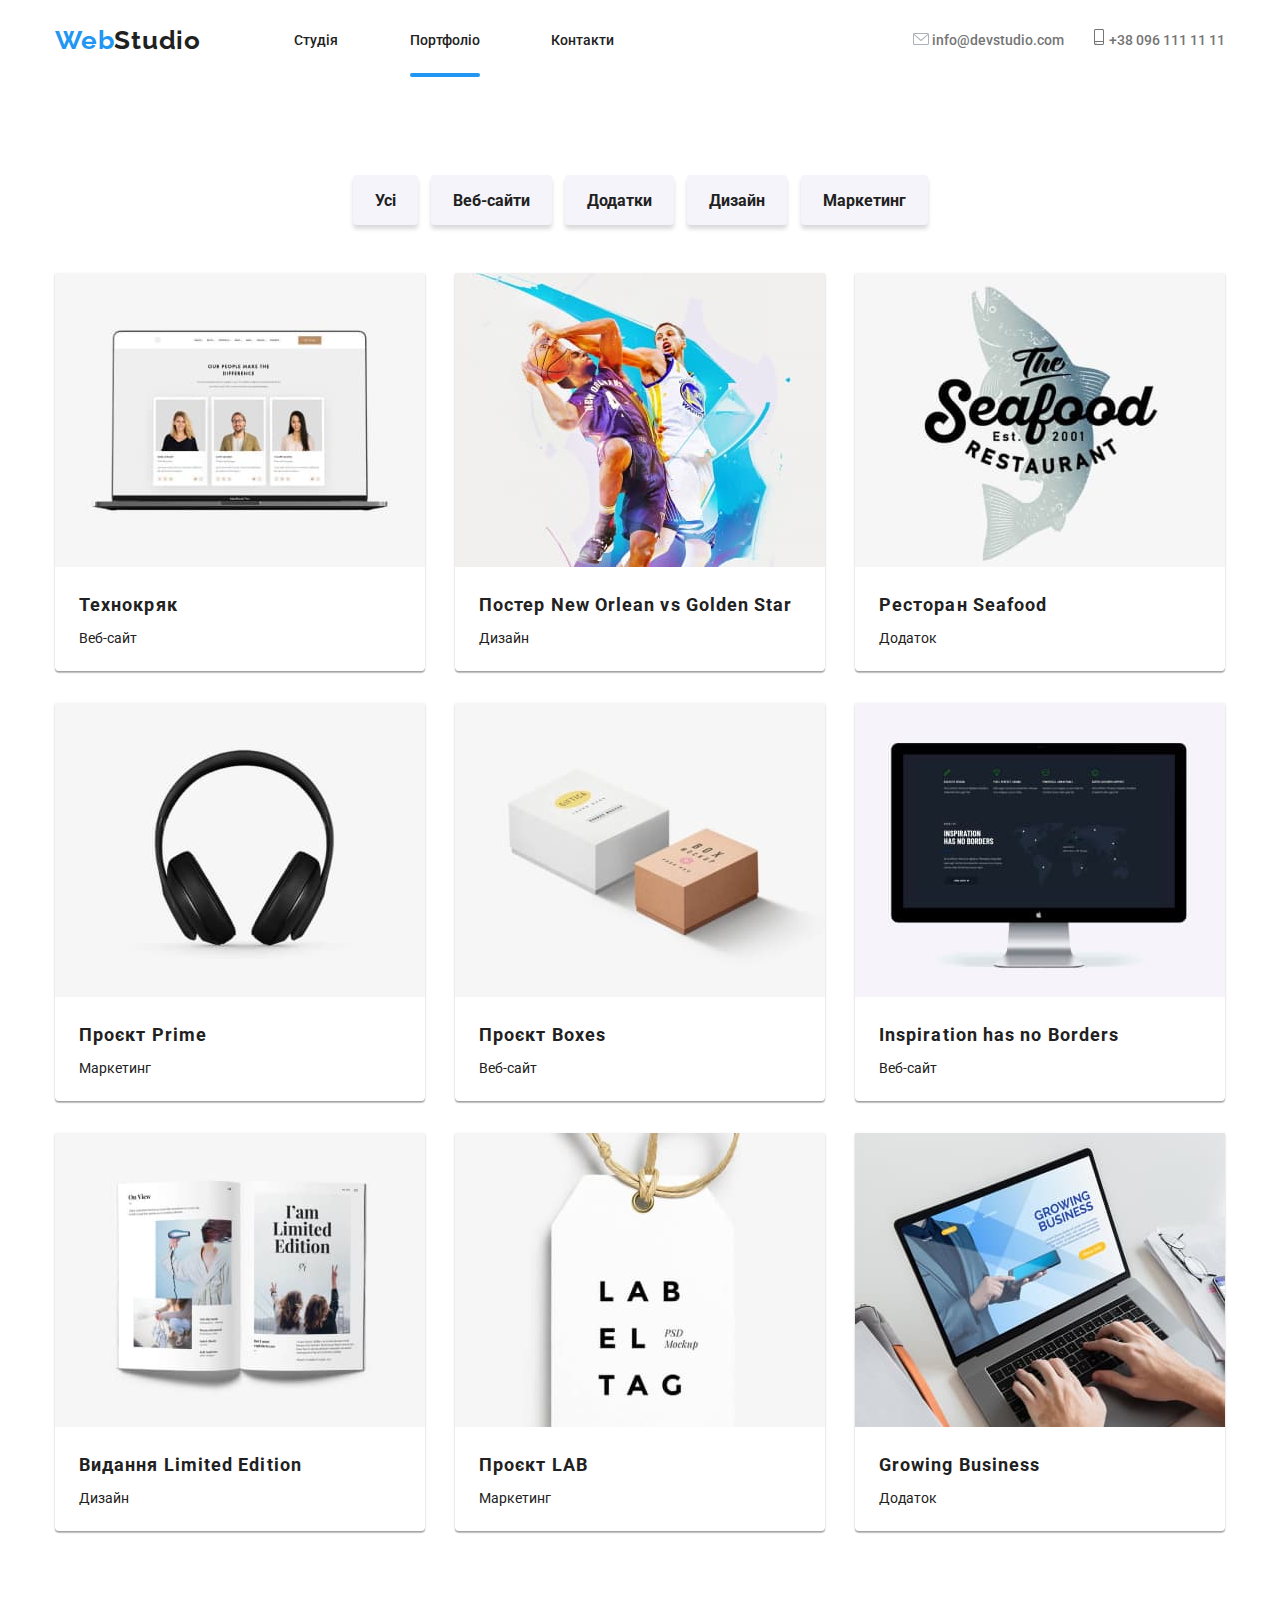
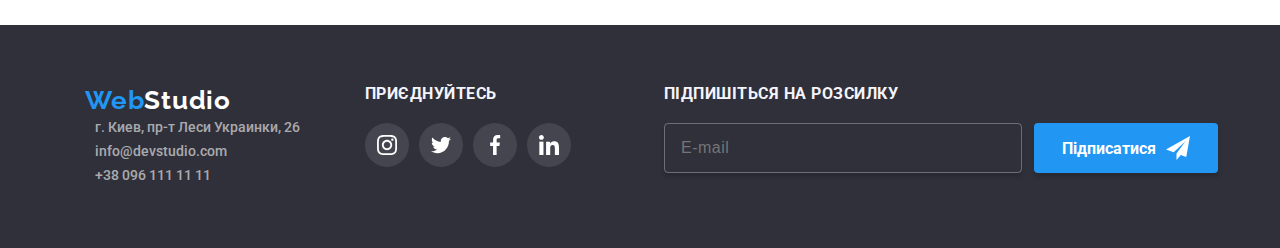
==== commit cbcbd5f0: "fix buttons" ====
--- a/hw24/page2.html
+++ b/hw24/page2.html
@@ -44,33 +44,33 @@
       <div class="cont card-section__cont">
         <ul class="filter">
           <li class="filter__item">
-            <button type="button">
+            <button class="filter__button">
               Усі
             </button>
           </li>
           <li class="filter__item">
-            <button type="button">
+            <button class="filter__button">
               Веб-сайти
             </button>
           </li>
           <li class="filter__item">
-            <button type="button">
+            <button class="filter__button">
               Додатки
             </button>
           </li>
           <li class="filter__item">
-            <button type="button">
+            <button class="filter__button">
               Дизайн
             </button>
           </li>
           <li class="filter__item">
-            <button type="button">
+            <button class="filter__button">
               Маркетинг
             </button>
           </li>
         </ul>
-        <artcle class="project-card__cont">
-          <ul class="project-card__list">
+        <artcle class="project-card-section">
+          <ul class="project-card-section__list">
             <li class="project-card">
               <div class="project-card__overflow-cont">
                 <img src="./img/port1.jpg" alt="проект">
@@ -79,8 +79,8 @@
                     відвідувачу отримати вичерпні відомості про компанію чи приватну особу.</p>
                 </div>
               </div>
-              <h4>Технокряк</h4>
-              <p>Веб-сайт</p>
+              <h4 class="project-card__text--main">Технокряк</h4>
+              <p class="project-card__text">Веб-сайт</p>
             </li>
             <li class="project-card">
               <div class="project-card__overflow-cont">
@@ -90,8 +90,8 @@
                     відвідувачу отримати вичерпні відомості про компанію чи приватну особу.</p>
                 </div>
               </div>
-              <h4>Постер New Orlean vs Golden Star</h4>
-              <p>Дизайн</p>
+              <h4 class="project-card__text--main">Постер New Orlean vs Golden Star</h4>
+              <p class="project-card__text">Дизайн</p>
             </li>
             <li class="project-card">
               <div class="project-card__overflow-cont">
@@ -101,8 +101,8 @@
                     відвідувачу отримати вичерпні відомості про компанію чи приватну особу.</p>
                 </div>
               </div>
-              <h4>Ресторан Seafood</h4>
-              <p>Додаток</p>
+              <h4 class="project-card__text--main">Ресторан Seafood</h4>
+              <p class="project-card__text">Додаток</p>
             </li>
             <li class="project-card">
               <div class="project-card__overflow-cont">
@@ -112,8 +112,8 @@
                     відвідувачу отримати вичерпні відомості про компанію чи приватну особу.</p>
                 </div>
               </div>
-              <h4>Проєкт Prime</h4>
-              <p>Маркетинг</p>
+              <h4 class="project-card__text--main">Проєкт Prime</h4>
+              <p class="project-card__text">Маркетинг</p>
             </li>
             <li class="project-card">
               <div class="project-card__overflow-cont">
@@ -123,8 +123,8 @@
                     відвідувачу отримати вичерпні відомості про компанію чи приватну особу.</p>
                 </div>
               </div>
-              <h4>Проєкт Boxes</h4>
-              <p>Веб-сайт</p>
+              <h4 class="project-card__text--main">Проєкт Boxes</h4>
+              <p class="project-card__text">Веб-сайт</p>
             </li>
             <li class="project-card">
               <div class="project-card__overflow-cont">
@@ -134,8 +134,8 @@
                     відвідувачу отримати вичерпні відомості про компанію чи приватну особу.</p>
                 </div>
               </div>
-              <h4>Inspiration has no Borders</h4>
-              <p>Веб-сайт</p>
+              <h4 class="project-card__text--main">Inspiration has no Borders</h4>
+              <p class="project-card__text">Веб-сайт</p>
             </li>
             <li class="project-card">
               <div class="project-card__overflow-cont">
@@ -145,8 +145,8 @@
                     відвідувачу отримати вичерпні відомості про компанію чи приватну особу.</p>
                 </div>
               </div>
-              <h4>Видання Limited Edition</h4>
-              <p>Дизайн</p>
+              <h4 class="project-card__text--main">Видання Limited Edition</h4>
+              <p class="project-card__text">Дизайн</p>
             </li>
             <li class="project-card">
               <div class="project-card__overflow-cont">
@@ -156,8 +156,8 @@
                     відвідувачу отримати вичерпні відомості про компанію чи приватну особу.</p>
                 </div>
               </div>
-              <h4>Проєкт LAB</h4>
-              <p>Маркетинг</p>
+              <h4 class="project-card__text--main">Проєкт LAB</h4>
+              <p class="project-card__text">Маркетинг</p>
             </li>
             <li class="project-card">
               <div class="project-card__overflow-cont">
@@ -167,8 +167,8 @@
                     відвідувачу отримати вичерпні відомості про компанію чи приватну особу.</p>
                 </div>
               </div>
-              <h4>Growing Business</h4>
-              <p>Додаток</p>
+              <h4 class="project-card__text--main">Growing Business</h4>
+              <p class="project-card__text">Додаток</p>
             </li>
           </ul>
         </artcle>
--- a/hw24/css/main.css
+++ b/hw24/css/main.css
@@ -3,7 +3,7 @@
   --raleway: "Raleway";
 }
 
-.project-card__list, .filter, .input-zone, .join__contacts, .clients__cont, .people-card__contacts, .peoples__list, .fotos__list, .characteristics__cont, .contacts, .nav__list, .header__cont {
+.project-card-section__list, .filter, .input-zone, .join__contacts, .clients__cont, .people-card__contacts, .peoples__list, .fotos__list, .characteristics__cont, .contacts, .nav__list, .header__cont {
   display: flex;
   justify-content: space-between;
   flex-wrap: wrap;
@@ -86,6 +86,7 @@
 h2 {
   line-height: 1.16;
   color: #212121;
+  margin-bottom: 50px;
   text-align: center;
   font-family: "Roboto";
   font-size: 36px;
@@ -185,7 +186,7 @@
 .nav__link:focus {
   color: #2196f3;
 }
-.nav__link--line::after {
+.nav__link--line::before {
   content: "";
   position: absolute;
   bottom: -25px;
@@ -246,7 +247,7 @@
   align-self: center;
   border: none;
   color: #ffffff;
-  width: 214px;
+  padding: 10px 32px;
   height: 50px;
   font-family: var(--roboto);
   font-size: 16px;
@@ -445,7 +446,7 @@
   align-self: center;
   border: none;
   color: #ffffff;
-  width: 200px;
+  padding: 10px 28px;
   height: 50px;
   font-family: var(--roboto);
   font-size: 16px;
@@ -526,7 +527,7 @@
   fill: #212121;
 }
 .modal-window__title {
-  margin-top: 40px;
+  margin: 40px 0 0;
   font-size: 20px;
   letter-spacing: 0.6px;
 }
@@ -534,7 +535,7 @@
   align-self: center;
   border: none;
   color: #ffffff;
-  width: 200px;
+  padding: 10px 52px;
   height: 50px;
   font-family: var(--roboto);
   font-size: 16px;
@@ -621,15 +622,57 @@
 }
 
 .filter {
+  width: 575px;
   font-weight: 400;
   font-size: 16px;
   line-height: 1.88;
   letter-spacing: 0.03em;
   color: #757575;
+  margin: 0 auto 48px;
+}
+.filter__button {
+  align-self: center;
+  border: none;
+  color: #ffffff;
+  padding: 10px 22px;
+  height: 50px;
+  font-family: var(--roboto);
+  font-size: 16px;
+  font-weight: 700;
+  text-align: center;
+  background-color: #2196f3;
+  border-radius: 4px;
+  box-shadow: 0px 4px 4px 0px rgba(0, 0, 0, 0.15);
+  padding-top: 6px;
+  padding-bottom: 6px;
+  color: #212121;
+  background-color: #f5f4fa;
+  border-radius: 4px;
+}
+.filter__button:hover {
+  align-self: center;
+  border: none;
+  color: #ffffff;
+  padding: 10px 24px;
+  height: 50px;
+  font-family: var(--roboto);
+  font-size: 16px;
+  font-weight: 700;
+  text-align: center;
+  background-color: #2196f3;
+  border-radius: 4px;
+  box-shadow: 0px 4px 4px 0px rgba(0, 0, 0, 0.15);
 }
 
 .project-card:nth-last-child(-n+3) {
   margin: 0;
+}
+.project-card__text {
+  margin: 4px 24px 20px;
+}
+.project-card__text--main {
+  margin-left: 24px;
+  margin-top: 20px;
 }
 .project-card__overflow-cont {
   height: 294px;
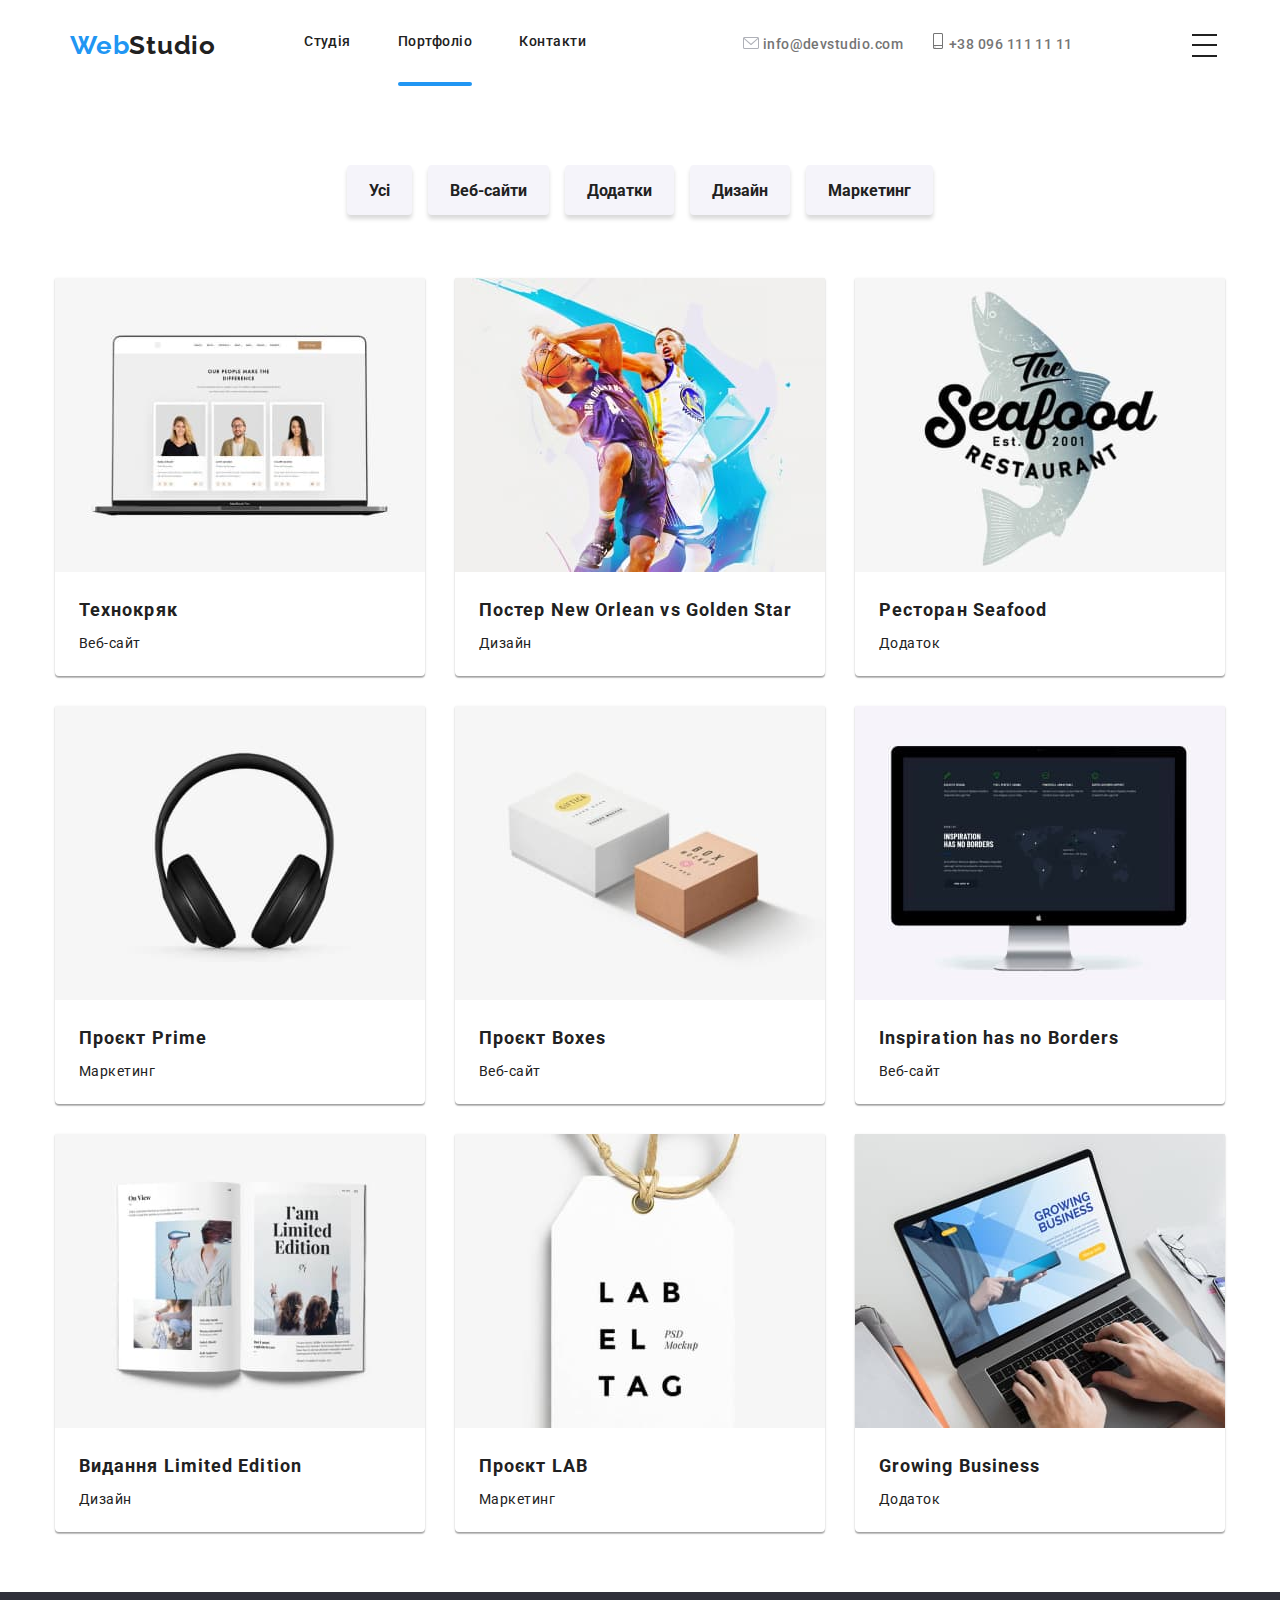
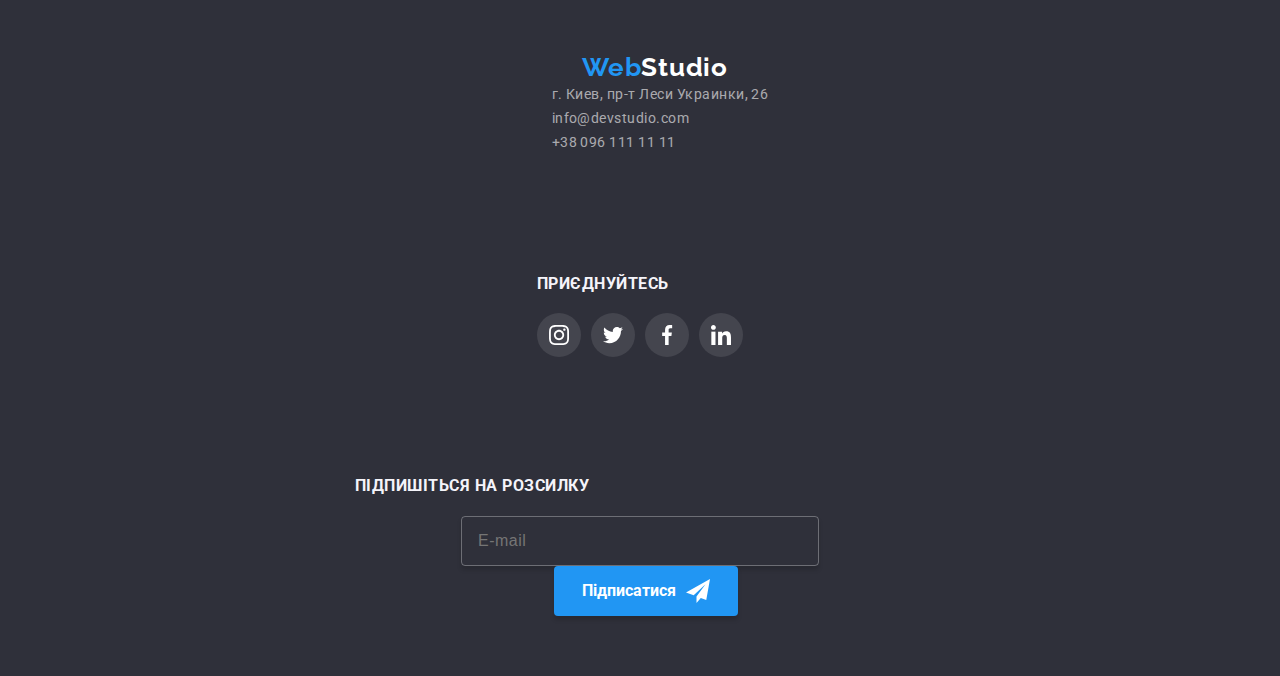
==== commit 94fee4aa: "hw14" ====
--- a/hw24/page2.html
+++ b/hw24/page2.html
@@ -26,18 +26,53 @@
         </ul>
       </nav>
       <ul class="contacts">
-        <li><a class="contacts__link" href="mailto:info@devstudio.com ">
+        <li>
+          <a class="contacts__link" href="mailto:info@devstudio.com ">
             <svg class="contacts__icon--email">
               <use xlink:href="./img/svg/envelope-hover.svg#mail"></use>
             </svg>
             info@devstudio.com
-          </a></li>
-        <li><a class="contacts__link" href="tel:+380961111111">
+          </a>
+        </li>
+        <li>
+          <a class="contacts__link" href="tel:+380961111111">
             <svg class="contacts__icon--tel">
               <use xlink:href="./img/svg/smartphone.svg#tel"></use>
-            </svg> +38 096 111 11 11</a></li>
+            </svg> +38 096 111 11 11</a>
+        </li>
       </ul>
+      <div class="mobile-menu-list">
+        <input class="mobile-menu-list__button js-open-menu  js-close-menu" type="checkbox" id="mobile-menu">
+        <label class="mobile-menu-list__line-cont" for="mobile-menu">
+          <span class="mobile-menu-list__line">
+
+          </span>
+          <span class="mobile-menu-list__line">
+
+          </span>
+          <span class="mobile-menu-list__line">
+
+          </span>
+        </label>
+      </div>
     </div>
+    <article class="  js-menu-container">
+      <div class="mobile-menu__cont">
+        <div class="mobile-menu__nav">
+          <a class="mobile-menu__link" href="./index.html">Студія</a>
+          <a class="mobile-menu__link" href="./page2.html">Портфоліо</a>
+          <a class="mobile-menu__link" href="">Контакти</a>
+        </div>
+        <address class="address">
+          <ul class="address__list">
+            <li class="address__item"><a class="address__link" href="mailto:info@devstudio.com ">info@devstudio.com</a>
+            </li>
+            <li class="address__item"><a class="address__link" href="tel:+380961111111">+38 096 111 11 11</a></li>
+          </ul>
+        </address>
+      </div>
+    </article>
+
   </header>
   <main>
     <section class="card-section">
@@ -73,7 +108,7 @@
           <ul class="project-card-section__list">
             <li class="project-card">
               <div class="project-card__overflow-cont">
-                <img src="./img/port1.jpg" alt="проект">
+                <img class="project-card__image" src="./img/port1.jpg" alt="проект">
                 <div class="project-card__overlay">
                   <p>Ресурс пропонує комплексні пропозиції з різним рівнем функціоналу та сервісів. Все це дозволить
                     відвідувачу отримати вичерпні відомості про компанію чи приватну особу.</p>
@@ -84,7 +119,7 @@
             </li>
             <li class="project-card">
               <div class="project-card__overflow-cont">
-                </img><img src="./img/port2.jpg" alt="проект">
+                <img class="project-card__image" src="./img/port2.jpg" alt="проект"></img>
                 <div class="project-card__overlay">
                   <p>Ресурс пропонує комплексні пропозиції з різним рівнем функціоналу та сервісів. Все це дозволить
                     відвідувачу отримати вичерпні відомості про компанію чи приватну особу.</p>
@@ -95,7 +130,7 @@
             </li>
             <li class="project-card">
               <div class="project-card__overflow-cont">
-                </img><img src="./img/port3.jpg" alt="проект">
+                </img><img class="project-card__image" src="./img/port3.jpg" alt="проект">
                 <div class="project-card__overlay">
                   <p>Ресурс пропонує комплексні пропозиції з різним рівнем функціоналу та сервісів. Все це дозволить
                     відвідувачу отримати вичерпні відомості про компанію чи приватну особу.</p>
@@ -106,7 +141,7 @@
             </li>
             <li class="project-card">
               <div class="project-card__overflow-cont">
-                </img><img src="./img/port4.jpg" alt="проект">
+                </img><img class="project-card__image" src="./img/port4.jpg" alt="проект">
                 <div class="project-card__overlay">
                   <p>Ресурс пропонує комплексні пропозиції з різним рівнем функціоналу та сервісів. Все це дозволить
                     відвідувачу отримати вичерпні відомості про компанію чи приватну особу.</p>
@@ -117,7 +152,7 @@
             </li>
             <li class="project-card">
               <div class="project-card__overflow-cont">
-                </img><img src="./img/port5.jpg" alt="проект">
+                </img><img class="project-card__image" src="./img/port5.jpg" alt="проект">
                 <div class="project-card__overlay">
                   <p>Ресурс пропонує комплексні пропозиції з різним рівнем функціоналу та сервісів. Все це дозволить
                     відвідувачу отримати вичерпні відомості про компанію чи приватну особу.</p>
@@ -128,7 +163,7 @@
             </li>
             <li class="project-card">
               <div class="project-card__overflow-cont">
-                </img><img src="./img/port6.jpg" alt="проект">
+                </img><img class="project-card__image" src="./img/port6.jpg" alt="проект">
                 <div class="project-card__overlay">
                   <p>Ресурс пропонує комплексні пропозиції з різним рівнем функціоналу та сервісів. Все це дозволить
                     відвідувачу отримати вичерпні відомості про компанію чи приватну особу.</p>
@@ -139,7 +174,7 @@
             </li>
             <li class="project-card">
               <div class="project-card__overflow-cont">
-                </img><img src="./img/port7.jpg" alt="проект">
+                </img><img class="project-card__image" src="./img/port7.jpg" alt="проект">
                 <div class="project-card__overlay">
                   <p>Ресурс пропонує комплексні пропозиції з різним рівнем функціоналу та сервісів. Все це дозволить
                     відвідувачу отримати вичерпні відомості про компанію чи приватну особу.</p>
@@ -150,7 +185,7 @@
             </li>
             <li class="project-card">
               <div class="project-card__overflow-cont">
-                </img><img src="./img/port8.jpg" alt="проект">
+                </img><img class="project-card__image" src="./img/port8.jpg" alt="проект">
                 <div class="project-card__overlay">
                   <p>Ресурс пропонує комплексні пропозиції з різним рівнем функціоналу та сервісів. Все це дозволить
                     відвідувачу отримати вичерпні відомості про компанію чи приватну особу.</p>
@@ -161,7 +196,7 @@
             </li>
             <li class="project-card">
               <div class="project-card__overflow-cont">
-                </img><img src="./img/port9.jpg" alt="проект">
+                </img><img class="project-card__image" src="./img/port9.jpg" alt="проект">
                 <div class="project-card__overlay">
                   <p>Ресурс пропонує комплексні пропозиції з різним рівнем функціоналу та сервісів. Все це дозволить
                     відвідувачу отримати вичерпні відомості про компанію чи приватну особу.</p>
@@ -183,12 +218,14 @@
         <address class="address">
           <ul class="address__list">
             <li class="address__item">
-              <a class="address__link" href="https://goo.gl/maps/CPtrU1FHBa2aNyZL9" target="_blank"
+              <a class="address__link--light" href="https://goo.gl/maps/CPtrU1FHBa2aNyZL9" target="_blank"
                 rel="noopener noreferrer nofollow">г. Киев, пр-т Леси Украинки, 26</a>
             </li>
-            <li class="address__item"><a class="address__link" href="mailto:info@devstudio.com ">info@devstudio.com</a>
-            </li>
-            <li class="address__item"><a class="address__link" href="tel:+380961111111">+38 096 111 11 11</a></li>
+            <li class="address__item"><a class="address__link--light"
+                href="mailto:info@devstudio.com ">info@devstudio.com</a>
+            </li>
+            <li class="address__item"><a class="address__link--light" href="tel:+380961111111">+38 096 111 11 11</a>
+            </li>
           </ul>
         </address>
       </article>
@@ -242,6 +279,7 @@
       </article>
     </div>
   </footer>
+  <script src="./mobile-menu.js"></script>
 </body>
 
 </html>--- a/hw24/css/main.css
+++ b/hw24/css/main.css
@@ -3,18 +3,10 @@
   --raleway: "Raleway";
 }
 
-.project-card-section__list, .filter, .input-zone, .join__contacts, .clients__cont, .people-card__contacts, .peoples__list, .fotos__list, .characteristics__cont, .contacts, .nav__list, .header__cont {
+.project-card-section__list, .filter, .input-zone, .join__contacts, .footer__cont, .clients__item, .people-card__contacts, .peoples__list, .fotos__list, .characteristics__cont, .header__cont {
   display: flex;
   justify-content: space-between;
   flex-wrap: wrap;
-}
-
-.project-card {
-  width: 370px;
-  margin-bottom: 32px;
-  background: #ffffff;
-  box-shadow: 0px 1px 3px rgba(0, 0, 0, 0.12), 0px 1px 1px rgba(0, 0, 0, 0.14), 0px 2px 1px rgba(0, 0, 0, 0.2);
-  border-radius: 0px 0px 4px 4px;
 }
 
 .project-card__overlay {
@@ -55,6 +47,7 @@
   color: #212121;
   line-height: 1.71;
   font-size: 14px;
+  letter-spacing: 0.48px;
 }
 
 section {
@@ -62,7 +55,7 @@
 }
 
 .cont {
-  width: 1170px;
+  max-width: 1170px;
   margin: 0 auto;
   padding: 0;
 }
@@ -132,6 +125,29 @@
   align-self: center;
 }
 
+.address {
+  display: flex;
+  flex-direction: column;
+  align-items: center;
+  font-style: normal;
+  width: 232px;
+}
+.address__item {
+  margin-left: 10px;
+}
+.address__link {
+  font-weight: 500;
+  font-size: 14px;
+  font-style: normal;
+  color: #212121;
+}
+.address__link:hover, .address__link:focus {
+  color: #2196f3;
+}
+.address__link:first-child {
+  margin: 0;
+}
+
 .messenger {
   width: 44px;
   height: 44px;
@@ -152,6 +168,16 @@
   fill: #ffffff;
 }
 
+@media (min-width: 320px) {
+  section {
+    padding: 60px 15px;
+  }
+}
+@media (min-width: 1200px) {
+  section {
+    padding: 60px 0;
+  }
+}
 .header {
   width: 100%;
   background-color: #ffffff;
@@ -160,6 +186,7 @@
 }
 .header__cont {
   padding: 25px 0;
+  align-items: center;
 }
 
 .nav {
@@ -168,9 +195,9 @@
   display: flex;
 }
 .nav__list {
-  width: 320px;
-  margin-left: 93px;
-  align-content: center;
+  width: 282px;
+  margin-left: 88px;
+  display: flex;
 }
 .nav__item {
   position: relative;
@@ -198,7 +225,8 @@
 }
 
 .contacts {
-  align-content: center;
+  display: none;
+  align-content: start;
 }
 .contacts__link {
   color: #757575;
@@ -221,12 +249,118 @@
   height: 16px;
 }
 
+.mobile-menu-list {
+  position: relative;
+  z-index: 2;
+}
+.mobile-menu-list__button {
+  display: none;
+}
+.mobile-menu-list__button:checked ~ .mobile-menu-list__line-cont {
+  position: fixed;
+}
+.mobile-menu-list__line-cont {
+  position: relative;
+  display: flex;
+  flex-direction: column;
+  align-items: center;
+  justify-content: space-evenly;
+  width: 40px;
+  height: 40px;
+}
+.mobile-menu-list__line {
+  display: block;
+  width: 25px;
+  height: 2px;
+  background-color: #212121;
+}
+.mobile-menu-list .address__link {
+  color: #212121;
+}
+.mobile-menu-list .address__link:hover, .mobile-menu-list .address__link:focus {
+  color: #2196f3;
+}
+.mobile-menu-list .address__link:first-child {
+  margin: 0;
+}
+.js-menu-container {
+  display: none;
+}
+
+@media (min-width: 320px) {
+  .nav {
+    justify-content: space-between;
+    padding: 0px 15px;
+  }
+  .nav__list {
+    display: none;
+  }
+  .contacts {
+    display: none;
+  }
+}
+@media (max-width: 768px) {
+  .mobile-menu {
+    display: block;
+    position: fixed;
+    top: 0;
+    bottom: 0;
+    left: 0;
+    right: 0;
+    background-color: #ffffff;
+    z-index: 1;
+  }
+  .mobile-menu__cont {
+    display: flex;
+    flex-direction: column;
+    justify-content: space-between;
+    margin: 48px 40px;
+  }
+  .mobile-menu__nav {
+    display: flex;
+    flex-direction: column;
+  }
+  .mobile-menu__link {
+    color: #212121;
+  }
+  .mobile-menu .address {
+    align-items: start;
+  }
+  .mobile-menu .address__item {
+    margin: 0;
+  }
+}
+@media (min-width: 768px) {
+  .header__cont {
+    justify-content: space-between;
+  }
+  .nav__list {
+    display: flex;
+    align-content: center;
+    justify-content: space-between;
+  }
+  .contacts {
+    display: flex;
+    flex-direction: column;
+  }
+}
+@media (min-width: 1200px) {
+  .header__cont {
+    display: flex;
+    justify-content: space-between;
+  }
+  .contacts {
+    flex-direction: row;
+    justify-content: space-between;
+  }
+}
 .hero-section {
   padding: 0;
   background-image: url(../img/main.png);
+  background-size: cover;
 }
 .hero-section__cont {
-  padding: 200px 0;
+  padding: 118px 0px;
   display: flex;
   flex-direction: column;
   align-items: center;
@@ -262,6 +396,20 @@
   color: #ffffff;
 }
 
+@media (min-width: 320px) {
+  .hero-section__text {
+    width: 360px;
+    font-size: 26px;
+    font-weight: 900;
+    line-height: 42px;
+    letter-spacing: 1.56px;
+  }
+}
+@media (min-width: 1200px) {
+  .hero-section__cont {
+    padding: 200px 0;
+  }
+}
 .characteristics__card {
   width: 270px;
 }
@@ -275,7 +423,48 @@
   padding: 25px 100px;
   box-sizing: content-box;
 }
-
+.characteristics__lable {
+  margin-top: 30px;
+}
+.characteristics__text {
+  margin-top: 10px;
+}
+
+@media (min-width: 320px) {
+  .characteristics__cont {
+    width: 100%;
+    padding: 0 15px;
+    display: grid;
+    grid-template-columns: 1fr;
+    gap: 30px;
+  }
+  .characteristics__card {
+    width: 100%;
+  }
+  .characteristics__icon-cont {
+    width: 100%;
+    display: flex;
+    justify-content: center;
+  }
+  .characteristics__lable {
+    text-align: center;
+    font-size: 14px;
+    font-weight: 700;
+    letter-spacing: 0.42px;
+  }
+}
+@media (min-width: 768px) {
+  .characteristics__cont {
+    grid-template-columns: 1fr 1fr;
+    gap: 30px;
+  }
+}
+@media (min-width: 1200px) {
+  .characteristics__cont {
+    grid-template-columns: repeat(4, 1fr);
+    gap: 30px;
+  }
+}
 .fotos__main-text {
   font-weight: 700;
   font-size: 36px;
@@ -305,6 +494,11 @@
   flex-shrink: 0;
 }
 
+@media (max-width: 1200px) {
+  .fotos {
+    display: none;
+  }
+}
 .peoples {
   background: #f5f4fa;
   color: #757575;
@@ -314,15 +508,6 @@
   flex-direction: column;
   align-items: center;
 }
-.peoples__text {
-  font-weight: 700;
-  font-size: 36px;
-  line-height: 1.16;
-}
-.peoples__list {
-  width: 1170px;
-}
-
 .people-card {
   display: flex;
   flex-direction: column;
@@ -331,23 +516,58 @@
   box-shadow: 0px 1px 3px rgba(0, 0, 0, 0.12), 0px 1px 1px rgba(0, 0, 0, 0.14), 0px 2px 1px rgba(0, 0, 0, 0.2);
   border-radius: 0px 0px 4px 4px;
 }
+.people-card__image {
+  width: 100%;
+}
 .people-card__name {
+  font-size: 16px;
+  font-weight: 500;
+  line-height: normal;
   margin-top: 30px;
 }
 .people-card__text {
   margin-top: 10px;
+  font-size: 16px;
+  line-height: normal;
+  letter-spacing: 0.48px;
 }
 .people-card__contacts {
   width: 210px;
-  margin-top: 28px;
+  margin-top: 16px;
   padding-bottom: 30px;
 }
 .people-card__link {
   height: 20px;
 }
 
+@media (min-width: 320px) {
+  .peoples__list {
+    width: 100%;
+    padding: 0px 15px;
+    margin: 0 auto;
+    display: grid;
+    grid-template-columns: 1fr;
+    gap: 30px;
+  }
+}
+@media (min-width: 768px) {
+  .peoples__list {
+    grid-template-columns: repeat(2, 1fr);
+  }
+}
+@media (min-width: 1200px) {
+  .peoples__list {
+    grid-template-columns: repeat(4, 1fr);
+  }
+}
+.clients__cont {
+  display: grid;
+  grid-template-columns: repeat(2, 1fr);
+  gap: 30px;
+}
 .clients__item {
   border: 1px solid #afb1b8;
+  justify-content: center;
 }
 .clients__item:hover, .clients__item:hover .clients__icon {
   border-color: #2196f3;
@@ -357,16 +577,27 @@
   box-sizing: content-box;
   width: 106px;
   height: 60px;
-  padding: 16px 32px;
-}
-
+  padding: 16px 0;
+}
+
+@media (min-width: 768px) {
+  .clients__cont {
+    grid-template-columns: repeat(3, 1fr);
+  }
+}
+@media (min-width: 1200px) {
+  .clients__cont {
+    grid-template-columns: repeat(6, 1fr);
+  }
+}
 .footer {
-  display: flex;
   width: 100%;
   background: #2f303a;
 }
 .footer__cont {
-  display: flex;
+  justify-content: center;
+  align-items: center;
+  flex-direction: column;
 }
 .footer article {
   padding: 60px 0;
@@ -375,36 +606,16 @@
   margin-left: 30px;
 }
 .footer__contacts {
-  width: 210px;
   display: flex;
   flex-direction: column;
-  justify-content: space-between;
+  align-items: center;
   padding-bottom: 30px;
 }
 
-.address {
-  font-style: normal;
-  width: 230px;
-}
-.address__item {
-  margin-left: 10px;
-}
-.address__link {
-  font-weight: 500;
-  font-size: 14px;
-  font-style: normal;
+.address__link--light {
   color: rgba(255, 255, 255, 0.6);
 }
-.address__link:hover, .address__link:focus {
-  color: #2196f3;
-}
-.address__link:first-child {
-  margin: 0;
-}
-
-.join {
-  margin-left: 70px;
-}
+
 .join__title {
   margin: 0 0 20px;
   color: #f5f4fa;
@@ -416,19 +627,19 @@
   width: 44px;
 }
 
-.footer-form {
-  margin-left: 93px;
-}
 .footer-form__title {
   margin: 0 0 20px;
   color: #f5f4fa;
 }
 .footer-form__cont {
   display: flex;
+  flex-direction: column;
+  align-items: center;
   width: 570px;
 }
 .footer-form__input {
-  width: 358px;
+  width: 100%;
+  max-width: 358px;
   height: 50px;
   color: rgba(255, 255, 255, 0.6);
   font-size: 16px;
@@ -622,7 +833,6 @@
 }
 
 .filter {
-  width: 575px;
   font-weight: 400;
   font-size: 16px;
   line-height: 1.88;
@@ -664,8 +874,20 @@
   box-shadow: 0px 4px 4px 0px rgba(0, 0, 0, 0.15);
 }
 
+.project-card {
+  width: 100%;
+  background: #ffffff;
+  box-shadow: 0px 1px 3px rgba(0, 0, 0, 0.12), 0px 1px 1px rgba(0, 0, 0, 0.14), 0px 2px 1px rgba(0, 0, 0, 0.2);
+  border-radius: 0px 0px 4px 4px;
+}
 .project-card:nth-last-child(-n+3) {
   margin: 0;
+}
+.project-card__image {
+  width: 100%;
+  max-width: 430px;
+  display: flex;
+  margin: 0 auto;
 }
 .project-card__text {
   margin: 4px 24px 20px;
@@ -681,4 +903,47 @@
 }
 .project-card__overflow-cont:hover .project-card__overlay {
   transform: translateY(0);
+}
+@media (min-width: 320px) {
+  .filter {
+    justify-content: start;
+  }
+  .filter__button {
+    margin: 15px 8px;
+  }
+  .project-card-section__list {
+    width: 100%;
+    display: grid;
+    justify-items: center;
+    grid-template-columns: 1fr;
+    gap: 30px;
+  }
+}
+@media (min-width: 786px) {
+  .filter {
+    justify-content: center;
+  }
+  .filter__button {
+    margin: 15px 8px;
+  }
+  .project-card-section__list {
+    grid-template-columns: repeat(2, 1fr);
+  }
+}
+@media (min-width: 1200px) {
+  .filter__button {
+    margin: 15px 8px;
+  }
+  .project-card {
+    width: 370px;
+    background: #ffffff;
+    box-shadow: 0px 1px 3px rgba(0, 0, 0, 0.12), 0px 1px 1px rgba(0, 0, 0, 0.14), 0px 2px 1px rgba(0, 0, 0, 0.2);
+    border-radius: 0px 0px 4px 4px;
+  }
+  .project-card__image {
+    width: 370px;
+  }
+  .project-card-section__list {
+    grid-template-columns: repeat(3, 1fr);
+  }
 }